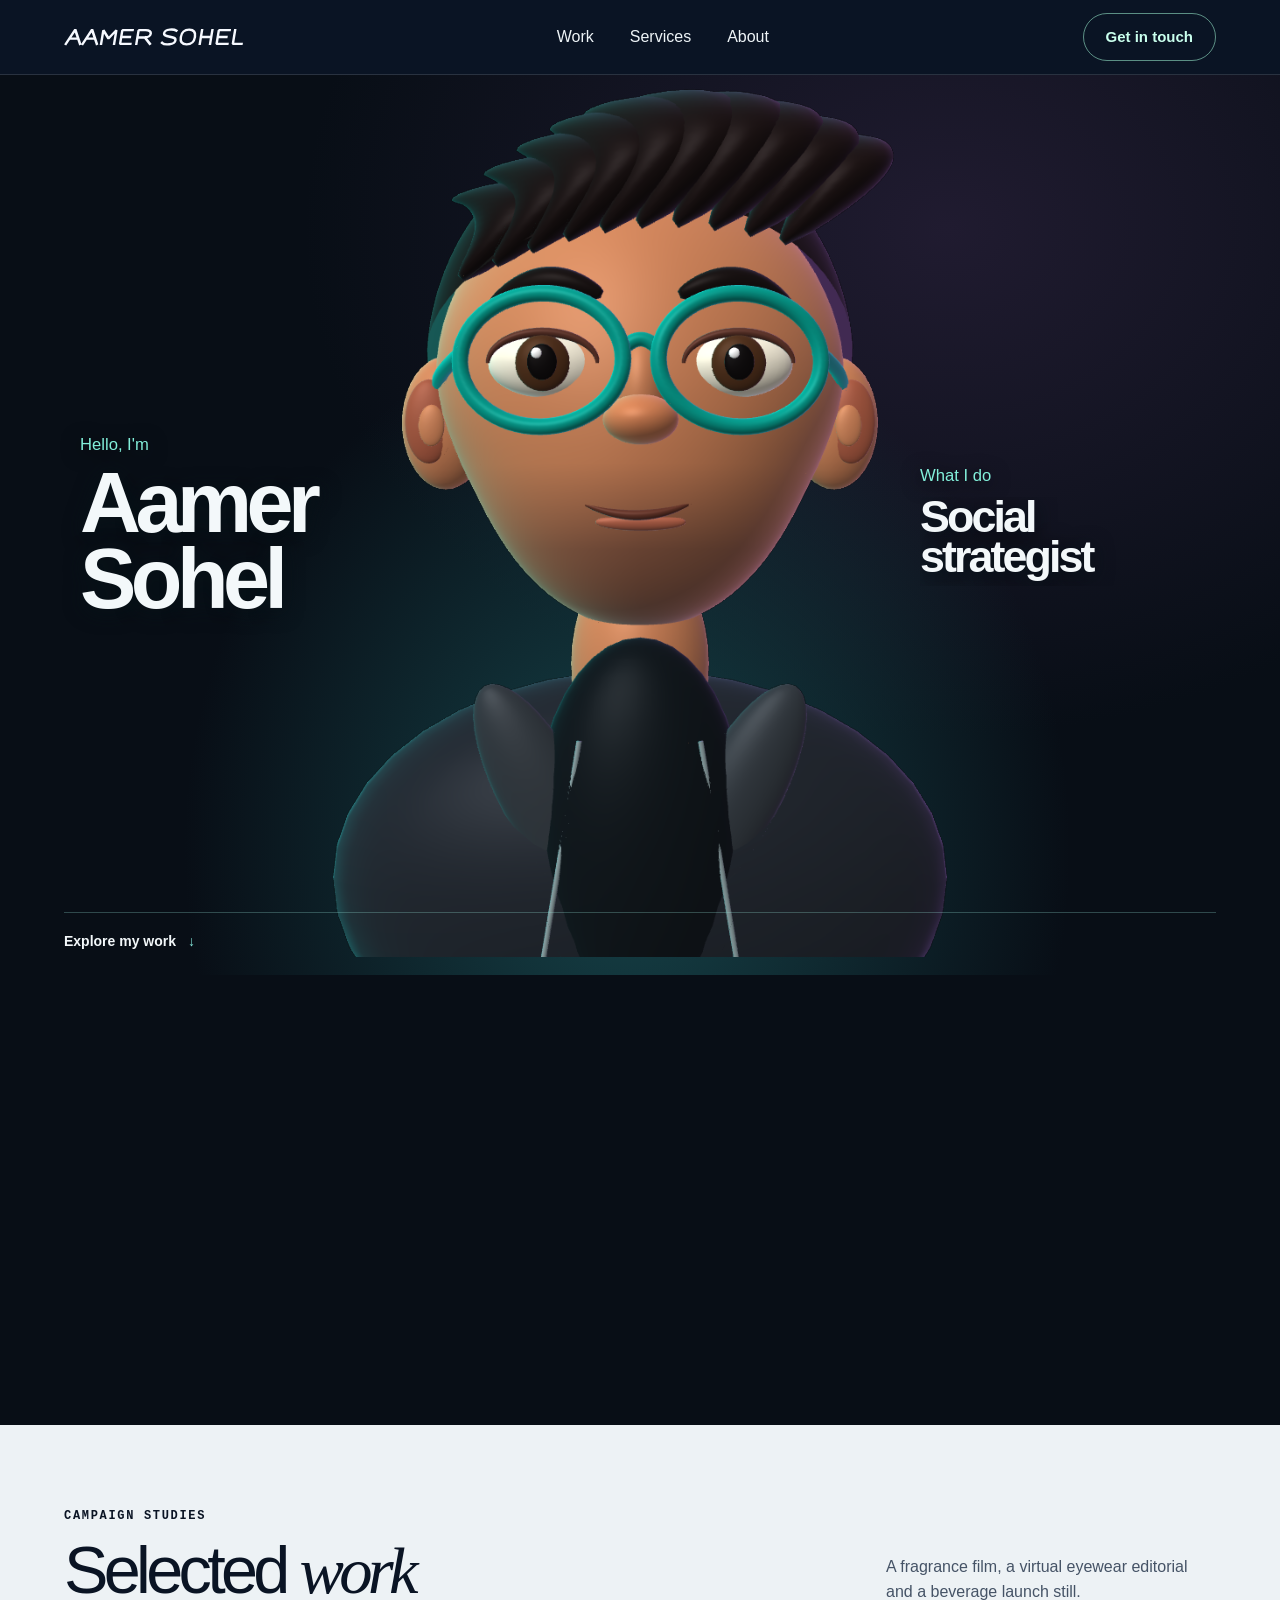
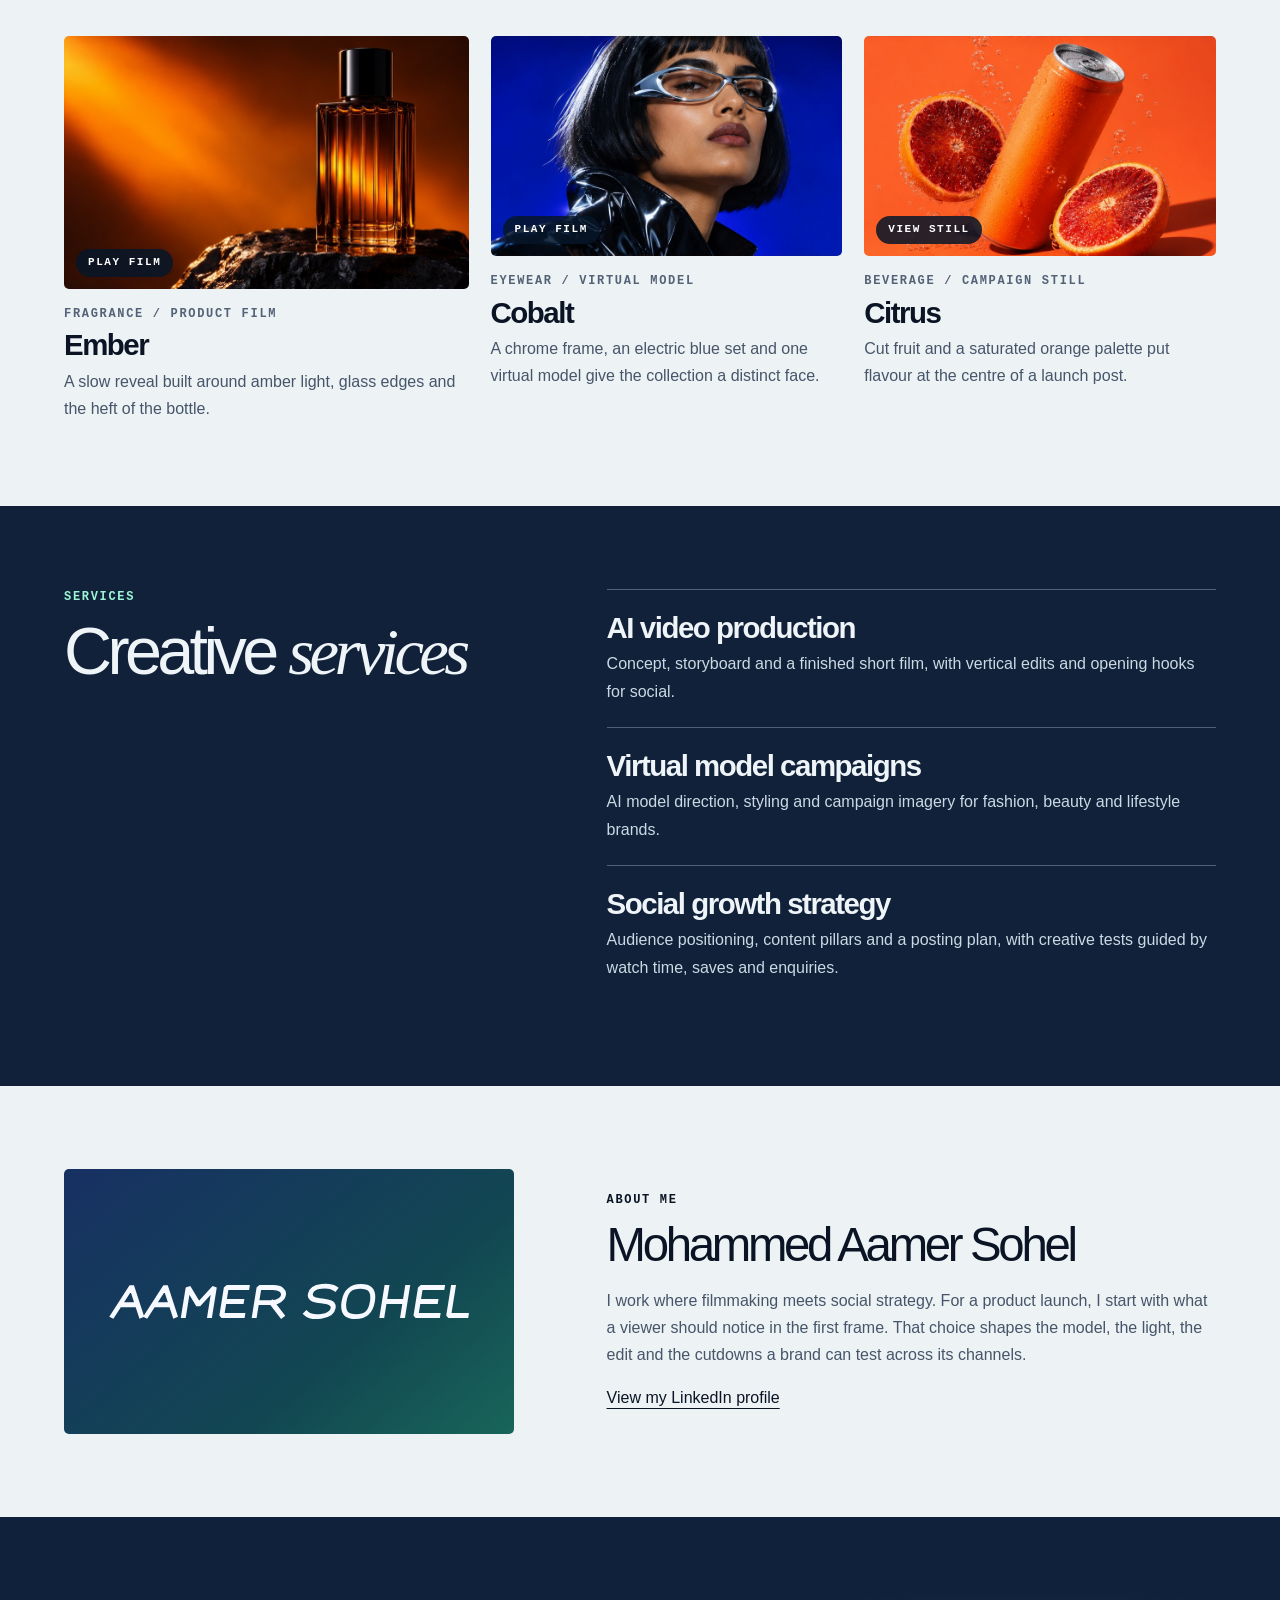
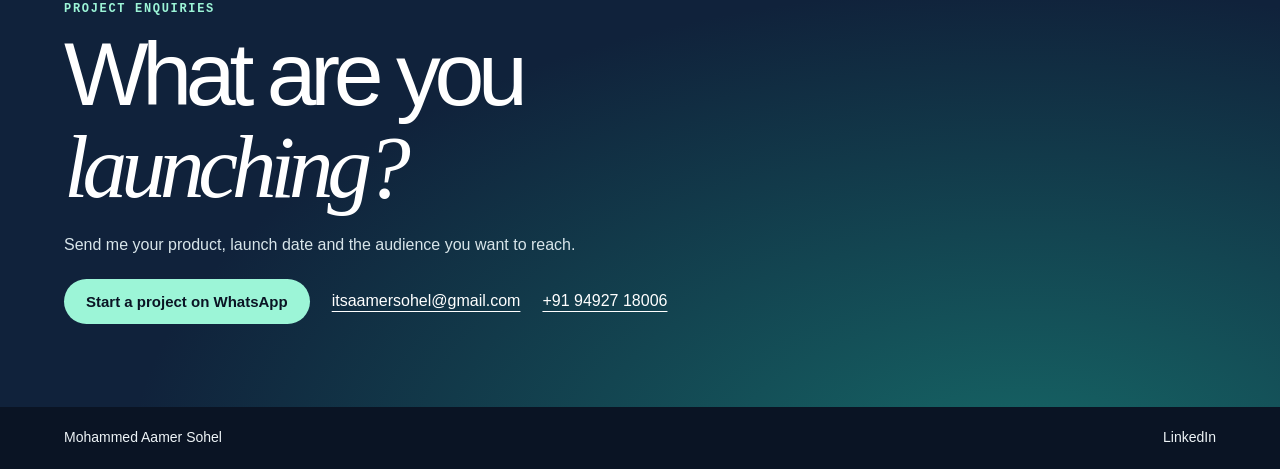
==== studio/index.html @ 28d8e72f "Build original articulated 3D filmmaker and scroll into the campaign reel" ====
<!doctype html>
<html lang="en"><head><meta charset="utf-8"><meta name="viewport" content="width=device-width, initial-scale=1"><meta name="theme-color" content="#0b1323"><title>Mohammed Aamer Sohel - AI Films & Social Strategy</title><meta name="description" content="AI campaign films, virtual model editorials and social media strategy for brands. Explore concepts and work with Mohammed Aamer Sohel."><meta property="og:title" content="Aamer Sohel - AI Films & Social Strategy"><meta property="og:description" content="Explore AI fashion editorials, product films and social campaign concepts."><link rel="icon" href="assets/as-icon.svg"><link rel="stylesheet" href="style.css?v=6"></head>
<body><header><div class="shell nav"><a class="brand" href="#top" aria-label="Aamer Sohel home"><img src="assets/aamer-sohel.svg" alt="Aamer Sohel"></a><nav aria-label="Main navigation"><a href="#work">Work</a><a href="#services">Services</a><a href="#about">About</a></nav><a class="navcta" href="#contact">Get in touch</a></div></header>
<main id="top"><div class="opening"><section class="stage" aria-labelledby="stage-title">
  <div class="stage-light" aria-hidden="true"></div>
  <div class="character"><img src="assets/pose-center.png" alt="Original studio mascot in teal glasses and a film crew jacket" fetchpriority="high"><canvas aria-hidden="true"></canvas></div>
  <div class="stage-copy shell">
    <div class="stage-name"><span class="overline">Hello, I'm</span><h1 id="stage-title">Aamer<br>Sohel</h1></div>
    <div class="stage-role"><span class="overline">What I do</span><div class="role-window" aria-hidden="true"><span id="role-text">AI filmmaker</span></div><span class="sr-only">AI filmmaker, virtual model director and social strategist.</span></div>
  </div>
  <div class="opening-film" hidden><img src="assets/cobalt.jpg" alt=""><div><span>VIRTUAL MODEL EDITORIAL</span><strong>Cobalt</strong><button type="button" data-film="cobalt">Play concept film</button></div></div><div class="stage-foot shell"><a class="stage-work" href="#work">Explore my work <span aria-hidden="true">↓</span></a></div>
</section></div><section class="work shell" id="work"><div class="sectionhead"><div><div class="kicker"><i></i> CAMPAIGN STUDIES</div><h2>Selected <em>work</em></h2></div><p>A fragrance film, a virtual eyewear editorial and a beverage launch still.</p></div>
<div class="gallery">
<article><button class="thumb" data-film="ember" aria-label="Play Ember fragrance film"><img src="assets/ember.jpg" alt="Amber fragrance bottle lit against dark stone"><span class="pill">PLAY FILM</span></button><div class="meta">FRAGRANCE / PRODUCT FILM</div><h3>Ember</h3><p>A slow reveal built around amber light, glass edges and the heft of the bottle.</p></article>
<article><button class="thumb" data-film="cobalt" aria-label="Play Cobalt fashion film"><img src="assets/cobalt.jpg" alt="Virtual fashion model in sculptural chrome eyewear"><span class="pill">PLAY FILM</span></button><div class="meta">EYEWEAR / VIRTUAL MODEL</div><h3>Cobalt</h3><p>A chrome frame, an electric blue set and one virtual model give the collection a distinct face.</p></article>
<article><button class="thumb" data-film="citrus" aria-label="View Citrus campaign still"><img src="assets/citrus.jpg" alt="Tangerine beverage can with fresh blood orange slices"><span class="pill">VIEW STILL</span></button><div class="meta">BEVERAGE / CAMPAIGN STILL</div><h3>Citrus</h3><p>Cut fruit and a saturated orange palette put flavour at the centre of a launch post.</p></article></div></section>
<section class="services" id="services"><div class="shell services-grid"><div><div class="kicker"><i></i> SERVICES</div><h2>Creative <em>services</em></h2></div><div class="rows"><div><h3>AI video production</h3><p>Concept, storyboard and a finished short film, with vertical edits and opening hooks for social.</p></div><div><h3>Virtual model campaigns</h3><p>AI model direction, styling and campaign imagery for fashion, beauty and lifestyle brands.</p></div><div><h3>Social growth strategy</h3><p>Audience positioning, content pillars and a posting plan, with creative tests guided by watch time, saves and enquiries.</p></div></div></div></section>
<section class="shell about" id="about"><div class="signature"><img src="assets/aamer-sohel.svg" alt="Aamer Sohel wordmark"></div><div><div class="kicker"><i></i> ABOUT ME</div><h2>Mohammed Aamer Sohel</h2><p>I work where filmmaking meets social strategy. For a product launch, I start with what a viewer should notice in the first frame. That choice shapes the model, the light, the edit and the cutdowns a brand can test across its channels.</p><a class="inline" href="https://www.linkedin.com/in/mohammedaamersohel/" target="_blank" rel="noopener">View my LinkedIn profile</a></div></section>
<section class="contact" id="contact"><div class="shell"><div class="kicker"><i></i> PROJECT ENQUIRIES</div><h2>What are you<br><em>launching?</em></h2><p>Send me your product, launch date and the audience you want to reach.</p><div class="contacts"><a class="darkbutton" href="https://wa.me/919492718006?text=Hi%20Aamer%2C%20I%27d%20like%20to%20discuss%20a%20brand%20project." target="_blank" rel="noopener">Start a project on WhatsApp</a><a class="call" href="mailto:itsaamersohel@gmail.com">itsaamersohel@gmail.com</a><a class="call" href="tel:+919492718006">+91 94927 18006</a></div></div></section>
</main><footer class="shell"><span>Mohammed Aamer Sohel</span><a href="https://www.linkedin.com/in/mohammedaamersohel/" target="_blank" rel="noopener">LinkedIn</a></footer>
<dialog id="viewer" aria-labelledby="dialog-title"><div class="dialogbar"><span id="dialog-title"></span><button id="close" aria-label="Close preview">&times;</button></div><div id="media"></div></dialog><script src="character.js?v=6"></script><script src="app.js?v=6"></script></body></html>
---- studio/style.css ----
*{box-sizing:border-box}html{scroll-behavior:smooth}body{--ink:#0a1424;--pearl:#eef4f7;--mint:#9cf5d7;margin:0;background:var(--ink);color:var(--pearl);font:16px/1.55 'Segoe UI',Arial,sans-serif}a{color:inherit;text-decoration:none}button{font:inherit;cursor:pointer}button,a{-webkit-tap-highlight-color:transparent}button:focus-visible,a:focus-visible{outline:3px solid #58d9ff;outline-offset:4px}.shell{width:min(1380px,90%);margin:auto}header{background:#0a1424;border-bottom:1px solid #ffffff20}.nav,nav,.contacts,.sectionhead,footer,.dialogbar,.choices,.reel-strip{display:flex;align-items:center}.nav{height:74px;justify-content:space-between}.brand{display:flex}.brand img{width:clamp(150px,14vw,210px)}nav{gap:36px}nav a:hover,.inline:hover,footer a:hover{color:#42bea2}.navcta,.primary,.darkbutton{border-radius:100px;padding:11px 22px;display:inline-flex;align-items:center;justify-content:center;gap:11px;font-weight:600;font-size:15px}.navcta{border:1px solid #9ff4d48c;color:#c9ffed}.navcta:hover{background:#203647}.hero{position:relative;isolation:isolate;overflow:hidden;background:#0b1636}.backdrops,.shot,.hero:after{position:absolute;inset:0;z-index:-1}.shot{opacity:0;transition:opacity .65s,transform 1.4s;transform:scale(1.035);background-position:70% 35%;background-size:cover}.shot.active{opacity:1;transform:scale(1)}[data-scene=cobalt]{background-image:url(assets/cobalt.jpg)}[data-scene=ember]{background-image:url(assets/ember.jpg)}[data-scene=citrus]{background-image:url(assets/citrus.jpg)}.hero:after{content:"";background:linear-gradient(90deg,#071226fa 0%,#0b1732dc 26%,#0c173c35 56%,transparent 76%),linear-gradient(0deg,#06112cf5 0%,transparent 37%)}.hero-content{min-height:clamp(530px,46vw,690px);display:flex;flex-direction:column;justify-content:space-between;padding-block:clamp(45px,5.2vw,85px) 24px}.kicker,.meta,.reel-label,.pill{font:650 12px/1.4 Consolas,'Courier New',monospace;letter-spacing:.14em}.intro .kicker,.reel-label{color:var(--mint)}h1,h2,h3,p{margin:0}.intro{animation:enter .75s ease-out both}.intro h1{font:600 clamp(80px,8.5vw,150px)/.78 'Segoe UI',Arial,sans-serif;letter-spacing:-.082em;margin:26px 0}.intro h1 em{font-family:Georgia,serif;font-weight:400;letter-spacing:-.085em}.intro p{max-width:335px;color:#eff5fb;font-size:18px;text-wrap:pretty}.primary{margin:22px 0;background:var(--mint);border:0;color:var(--ink)}.primary:hover,.darkbutton:hover{background:white}.triangle{width:0;height:0;border-top:5px solid transparent;border-bottom:5px solid transparent;border-left:8px solid currentColor}.still .triangle{width:11px;height:9px;border:1px solid}.reel-strip{border-top:1px solid #ffffff52;justify-content:space-between;gap:20px;padding-top:15px}.reel-label{color:#e1e9f4}.choices{gap:9px}.choices button{display:flex;align-items:center;gap:10px;border:1px solid #ffffff40;background:#0b183bbb;color:#fff;padding:5px 12px 5px 5px;border-radius:4px}.choices img{width:52px;height:32px;object-fit:cover;border-radius:2px}.choices button[aria-pressed=true]{border-color:var(--mint);color:var(--mint)}.work,.about,.services,.contact{padding-block:clamp(58px,6.5vw,105px)}body:has(.work){background:#edf2f5;color:var(--ink)}header,.hero,footer,dialog{color:var(--pearl)}.sectionhead{justify-content:space-between;align-items:end;gap:28px;margin-bottom:31px}.sectionhead p{max-width:330px;color:#455366}.work h2,.services h2,.contact h2,.about h2{font-size:clamp(45px,5.2vw,88px);font-weight:540;line-height:1.02;letter-spacing:-.07em;margin-top:12px}h2 em{font-family:Georgia,serif;font-weight:400}.gallery{display:grid;grid-template-columns:1.15fr 1fr 1fr;gap:22px}.thumb{position:relative;display:block;width:100%;padding:0;border:0;overflow:hidden;background:#14253b;border-radius:5px}.thumb img{display:block;width:100%;aspect-ratio:1.6;object-fit:cover;transition:transform .55s}.thumb:hover img{transform:scale(1.055)}.pill{position:absolute;bottom:12px;left:12px;border-radius:30px;background:#071629d9;color:white;padding:6px 12px;font-size:11px}.meta{color:#536276;margin-top:17px}.gallery h3,.rows h3{font-size:clamp(25px,2.3vw,34px);font-weight:560;letter-spacing:-.05em}.gallery p,.rows p,.about p{color:#465569;line-height:1.7}.services{background:#102139;color:var(--pearl)}.services .kicker,.contact .kicker{color:var(--mint)}.services-grid,.about{display:grid;grid-template-columns:.85fr 1.15fr;gap:8%;align-items:start}.rows>div{padding:15px 0 22px;border-top:1px solid #506078}.rows p{color:#ccd9e4}.about{align-items:center}.signature{display:grid;place-items:center;aspect-ratio:1.7;background:linear-gradient(140deg,#173063,#124752 65%,#186559);border-radius:5px}.signature img{width:80%}.about h2{font-size:clamp(34px,3.7vw,61px);margin-bottom:17px}.inline,.call{display:inline-block;text-decoration:underline;text-underline-offset:5px}.inline{margin-top:18px}.contact{color:#fff;background:radial-gradient(ellipse at 80% 115%,#166867,transparent 62%),#10223b}.contact h2{font-size:clamp(59px,7vw,110px)}.contact p{margin:21px 0;color:#d8e5ea}.contacts{flex-wrap:wrap;gap:22px}.darkbutton{color:var(--ink);background:var(--mint)}footer.shell{width:100%;background:var(--ink);padding:20px 5%;justify-content:space-between;font-size:14px}dialog{width:min(880px,94vw);background:var(--ink);padding:0;border:1px solid #587080;border-radius:7px}dialog::backdrop{background:#040b17e6}.dialogbar{justify-content:space-between;padding:8px 15px}.dialogbar button{border:0;background:transparent;color:white;font-size:24px}#media img,#media video{width:100%;max-height:74vh;object-fit:contain;display:block}@keyframes enter{from{transform:translateY(15px);opacity:0}to{transform:translateY(0);opacity:1}}@media(max-width:850px){.hero-content{min-height:525px}.gallery{gap:12px}.sectionhead{align-items:start;flex-direction:column;gap:12px}.sectionhead p{max-width:none}.shot{background-position:60% center}}@media(max-width:660px){.shell{width:89%}.nav{height:64px}.nav nav{display:none}.navcta{padding:8px 16px}.hero-content{min-height:560px;padding-top:55px}.shot{background-position:62% center}.hero:after{background:linear-gradient(90deg,#0b1739ba,transparent 95%),linear-gradient(0deg,#07132bf7 0%,#09163283 50%,transparent 90%)}.intro p{font-size:16px;max-width:265px}.intro h1{font-size:85px}.intro .kicker{font-size:10px}.reel-strip{align-items:start;gap:9px;flex-direction:column}.choices{width:100%}.choices button{flex:1;gap:5px;padding:4px;font-size:13px}.choices img{width:32px;height:26px}.gallery,.services-grid,.about{grid-template-columns:1fr;gap:30px}.gallery{gap:38px}.thumb img{aspect-ratio:1.9}.signature{aspect-ratio:2.5}.contact .contacts{align-items:flex-start;flex-direction:column}.sectionhead{margin-bottom:22px}}@media(prefers-reduced-motion:reduce){*,*::before,*::after{animation:none!important;transition:none!important;scroll-behavior:auto!important}}
.stage{position:relative;isolation:isolate;overflow:hidden;background:#080e16;color:#f3f8fa;height:clamp(550px,73vh,790px);min-height:550px}
.stage-light{position:absolute;inset:0;z-index:-2;background:radial-gradient(ellipse at 47% 86%,#19565c 0,transparent 42%),radial-gradient(ellipse at 75% 12%,#241b39 0,transparent 47%)}
.character{position:absolute;z-index:-1;inset:0;display:flex;justify-content:center;align-items:flex-end;perspective:850px;pointer-events:none}
.character :is(img,canvas){height:98%;width:min(54%,680px);object-fit:cover;object-position:50% 29%;transform:translate3d(var(--mx,0px),var(--my,0px),0) rotateY(var(--tilt,0deg));transition:transform .45s ease-out;mask-image:linear-gradient(90deg,transparent,#000 16%,#000 83%,transparent),linear-gradient(0deg,transparent,#000 15%,#000 87%,transparent);mask-composite:intersect}
.stage-copy{height:100%;display:grid;grid-template-columns:1fr 1fr;align-items:center;pointer-events:none}
.stage-name,.stage-role{animation:stage-in .85s both;text-shadow:0 3px 20px #071318}
.stage-name{padding-left:2%}.stage-role{justify-self:end;width:46%;min-width:230px}.overline{display:block;color:#82efda;font:500 clamp(15px,1.3vw,22px)/1.4 'Segoe UI',Arial,sans-serif;margin-bottom:10px}
.stage h1,.role-window{font-weight:550;line-height:.89;letter-spacing:-.065em}.stage h1{font-size:clamp(65px,6.8vw,116px)}.role-window{font-size:clamp(38px,3.9vw,66px);min-height:2em}.role-window span{display:block;text-wrap:balance}.role-window .swap{animation:stage-in .48s both}
.stage-foot{position:absolute;bottom:0;left:0;right:0;display:flex;justify-content:space-between;align-items:center;border-top:1px solid #9be8df45;padding:18px 0 22px;font-size:14px}.stage-work{display:flex;align-items:center;gap:12px;font-weight:600}.stage-work span{color:#84e8da}.stage-foot button{color:#ccdae1;background:#08151fd9;border:1px solid #51747d;border-radius:30px;padding:5px 13px;font-size:13px}
.sr-only{position:absolute;width:1px;height:1px;overflow:hidden;clip-path:inset(50%)}.work .gallery article.reveal{animation:stage-in .65s both}.work .gallery article:nth-child(2){animation-delay:.08s}.work .gallery article:nth-child(3){animation-delay:.16s}
@keyframes stage-in{from{opacity:0;transform:translateY(16px)}to{opacity:1;transform:translateY(0)}}
@media(max-width:820px){.stage-role{width:60%;min-width:155px}.character :is(img,canvas){width:64%}.stage-name{padding:0}.stage h1{font-size:66px}.role-window{font-size:40px}}
@media(max-width:600px){.stage{height:clamp(570px,82svh,750px);min-height:570px}.character{bottom:98px;top:0}.character :is(img,canvas){width:100%;height:100%;object-position:center 25%;mask-image:linear-gradient(0deg,transparent,#000 23%,#000 95%,transparent)}.stage-copy{position:absolute;bottom:63px;left:0;right:0;height:auto;align-items:end;gap:12px}.stage-name,.stage-role{text-shadow:0 1px 10px #060c14}.stage-role{width:100%;min-width:0;padding-bottom:2px;text-align:right}.stage h1{font-size:clamp(47px,13vw,69px)}.overline{font-size:14px;margin-bottom:5px}.role-window{font-size:clamp(26px,7vw,37px);line-height:1;min-height:2em}.stage-foot{padding:10px 0}.stage-role .role-window span{margin-left:auto;max-width:190px}}
@media(prefers-reduced-motion:reduce){.character :is(img,canvas){transform:none}.stage-name,.stage-role,.role-window span,.work .gallery article{animation:none!important}}@keyframes character-breathe{0%,100%{transform:translateY(0) rotate(-.35deg)}50%{transform:translateY(-5px) rotate(.35deg)}}
.character{animation:character-breathe 5.5s ease-in-out infinite;transform-origin:center 85%}
.stage.motion-paused .character{animation-play-state:paused}
@media(prefers-reduced-motion:reduce){.character{animation:none}}
.character{animation:none}
.character canvas{display:none}
.character.ready canvas{display:block}
.character.ready img{position:absolute;opacity:0;pointer-events:none}
.role-window{overflow:hidden}
.role-window .swap{animation:role-roll .52s cubic-bezier(.22,.7,.2,1) both}
@keyframes role-roll{from{transform:translateY(.85em);opacity:0;color:#82efda}to{transform:translateY(0);opacity:1}}.character.ready.spatial canvas:not(.head-surface){display:none}
.stage-role{min-width:min(29vw,360px)}
@media(max-width:600px){.stage-role{min-width:0}}
.character :is(img,canvas){width:min(56%,700px);height:100%;object-fit:contain;mask-image:none;transform:none}
.stage-light{background:radial-gradient(ellipse at 49% 86%,#164349,transparent 48%),radial-gradient(ellipse at 74% 17%,#201b30,transparent 48%)}
.stage-copy{width:min(1120px,90%)}
.stage-name{padding-left:0}.stage h1{font-size:clamp(56px,6.6vw,100px)}
.stage-role{min-width:0;width:50%}.role-window{font-size:clamp(30px,3.5vw,55px)}
@media(max-width:600px){.character :is(img,canvas){width:100%;height:100%}.stage-role{width:100%}.role-window{font-size:clamp(24px,7vw,39px)}.stage h1{font-size:clamp(47px,13vw,69px)}}
.opening{position:relative;background:#080e16}
.opening-film{display:none}
@media(min-width:821px){
.opening{height:150svh;min-height:930px}
.opening .stage{position:sticky;top:0;height:100svh;min-height:560px}
.stage-copy{opacity:clamp(0,calc(1 - var(--reel-turn,0)*2.4),1)}
.character{translate:calc(var(--reel-turn,0)*-20vw) 0;scale:calc(1 - var(--reel-turn,0)*.13)}
.opening-film:not([hidden]){position:absolute;display:block;right:8%;top:50%;width:38%;transform:translateY(calc(-40% - var(--reel-turn,0)*10%));opacity:clamp(0,calc((var(--reel-turn,0) - .48)*2.7),1);border:1px solid #ffffff48;border-radius:6px;overflow:hidden;background:#0a1726}
.opening-film img{width:100%;aspect-ratio:2;object-fit:cover;display:block}
.opening-film>div{padding:18px 22px;display:grid;grid-template-columns:1fr auto;align-items:center}
.opening-film span{grid-column:1/-1;color:#9cf5d7;font:12px Consolas,monospace;letter-spacing:.12em}
.opening-film strong{font:italic 36px Georgia,serif}
.opening-film button{color:#c9ffed;border:1px solid #6ca99c;background:#132837;border-radius:30px;padding:9px 14px}
}
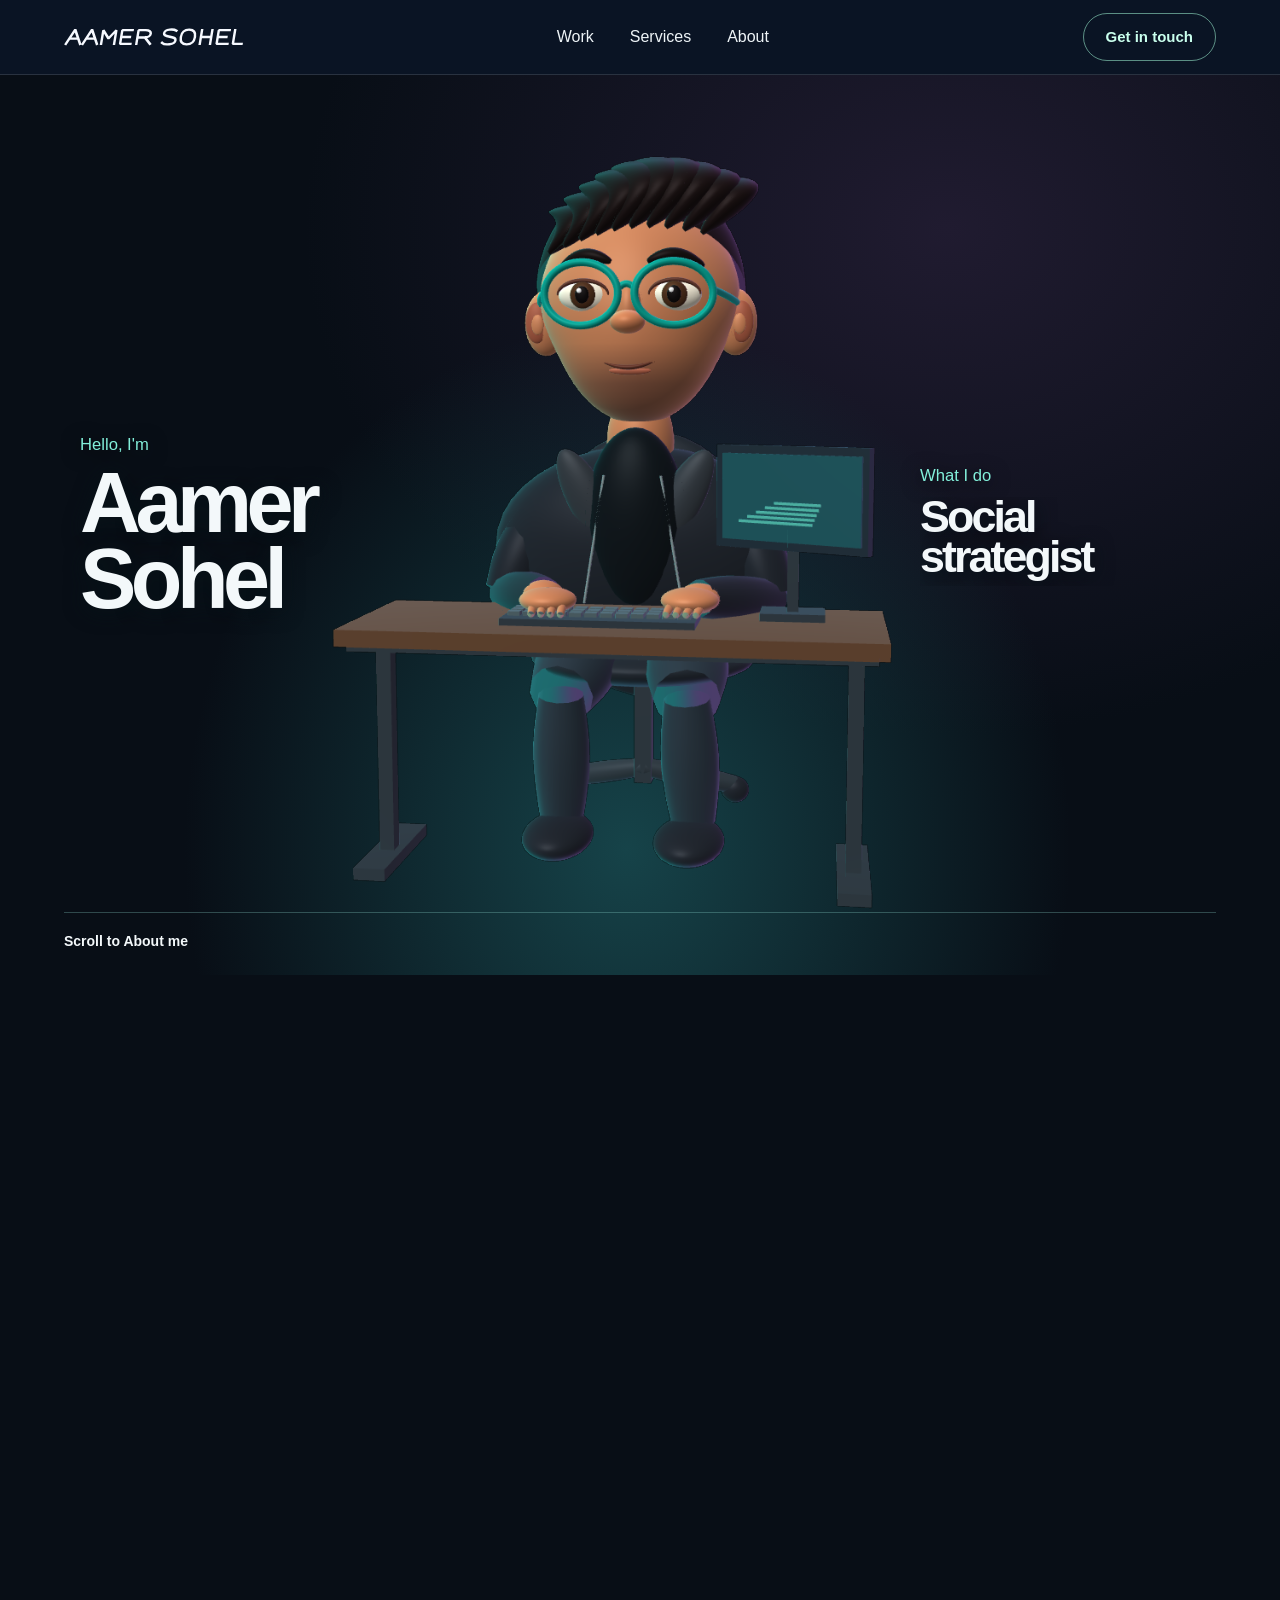
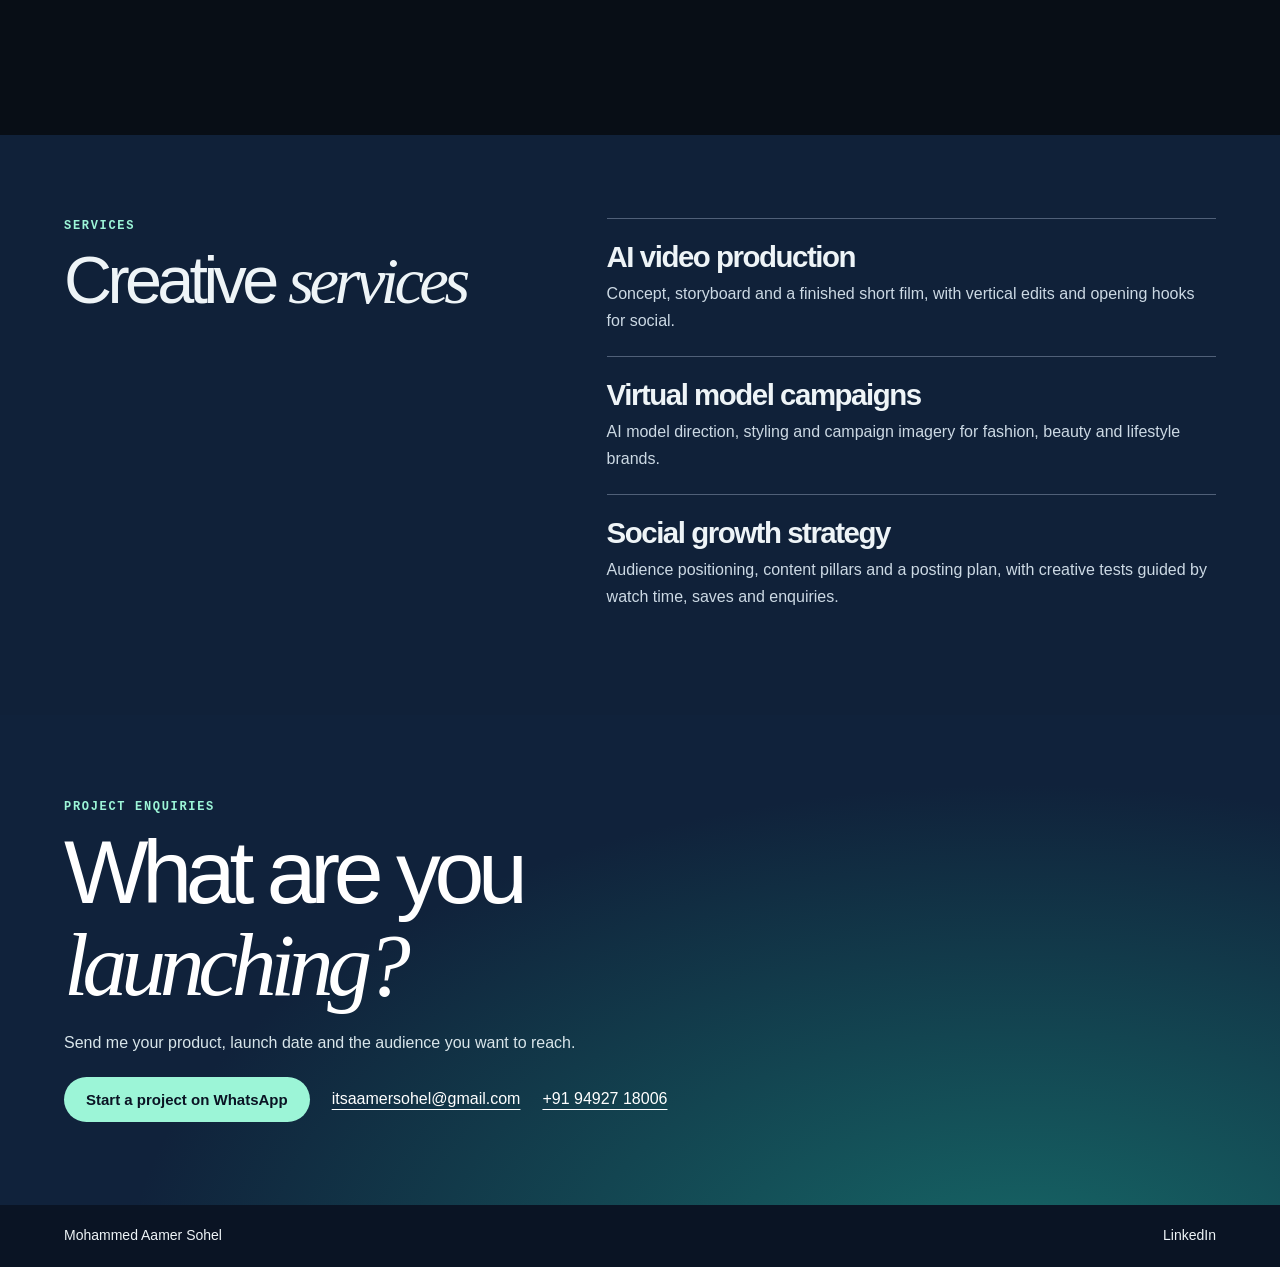
==== commit 8976884f: "Stage a seated editing desk across the intro, About and campaign chapters" ====
--- a/studio/index.html
+++ b/studio/index.html
@@ -1,21 +1,17 @@
-<!doctype html>
-<html lang="en"><head><meta charset="utf-8"><meta name="viewport" content="width=device-width, initial-scale=1"><meta name="theme-color" content="#0b1323"><title>Mohammed Aamer Sohel - AI Films & Social Strategy</title><meta name="description" content="AI campaign films, virtual model editorials and social media strategy for brands. Explore concepts and work with Mohammed Aamer Sohel."><meta property="og:title" content="Aamer Sohel - AI Films & Social Strategy"><meta property="og:description" content="Explore AI fashion editorials, product films and social campaign concepts."><link rel="icon" href="assets/as-icon.svg"><link rel="stylesheet" href="style.css?v=6"></head>
-<body><header><div class="shell nav"><a class="brand" href="#top" aria-label="Aamer Sohel home"><img src="assets/aamer-sohel.svg" alt="Aamer Sohel"></a><nav aria-label="Main navigation"><a href="#work">Work</a><a href="#services">Services</a><a href="#about">About</a></nav><a class="navcta" href="#contact">Get in touch</a></div></header>
-<main id="top"><div class="opening"><section class="stage" aria-labelledby="stage-title">
-  <div class="stage-light" aria-hidden="true"></div>
-  <div class="character"><img src="assets/pose-center.png" alt="Original studio mascot in teal glasses and a film crew jacket" fetchpriority="high"><canvas aria-hidden="true"></canvas></div>
-  <div class="stage-copy shell">
-    <div class="stage-name"><span class="overline">Hello, I'm</span><h1 id="stage-title">Aamer<br>Sohel</h1></div>
-    <div class="stage-role"><span class="overline">What I do</span><div class="role-window" aria-hidden="true"><span id="role-text">AI filmmaker</span></div><span class="sr-only">AI filmmaker, virtual model director and social strategist.</span></div>
-  </div>
-  <div class="opening-film" hidden><img src="assets/cobalt.jpg" alt=""><div><span>VIRTUAL MODEL EDITORIAL</span><strong>Cobalt</strong><button type="button" data-film="cobalt">Play concept film</button></div></div><div class="stage-foot shell"><a class="stage-work" href="#work">Explore my work <span aria-hidden="true">↓</span></a></div>
-</section></div><section class="work shell" id="work"><div class="sectionhead"><div><div class="kicker"><i></i> CAMPAIGN STUDIES</div><h2>Selected <em>work</em></h2></div><p>A fragrance film, a virtual eyewear editorial and a beverage launch still.</p></div>
-<div class="gallery">
-<article><button class="thumb" data-film="ember" aria-label="Play Ember fragrance film"><img src="assets/ember.jpg" alt="Amber fragrance bottle lit against dark stone"><span class="pill">PLAY FILM</span></button><div class="meta">FRAGRANCE / PRODUCT FILM</div><h3>Ember</h3><p>A slow reveal built around amber light, glass edges and the heft of the bottle.</p></article>
-<article><button class="thumb" data-film="cobalt" aria-label="Play Cobalt fashion film"><img src="assets/cobalt.jpg" alt="Virtual fashion model in sculptural chrome eyewear"><span class="pill">PLAY FILM</span></button><div class="meta">EYEWEAR / VIRTUAL MODEL</div><h3>Cobalt</h3><p>A chrome frame, an electric blue set and one virtual model give the collection a distinct face.</p></article>
-<article><button class="thumb" data-film="citrus" aria-label="View Citrus campaign still"><img src="assets/citrus.jpg" alt="Tangerine beverage can with fresh blood orange slices"><span class="pill">VIEW STILL</span></button><div class="meta">BEVERAGE / CAMPAIGN STILL</div><h3>Citrus</h3><p>Cut fruit and a saturated orange palette put flavour at the centre of a launch post.</p></article></div></section>
-<section class="services" id="services"><div class="shell services-grid"><div><div class="kicker"><i></i> SERVICES</div><h2>Creative <em>services</em></h2></div><div class="rows"><div><h3>AI video production</h3><p>Concept, storyboard and a finished short film, with vertical edits and opening hooks for social.</p></div><div><h3>Virtual model campaigns</h3><p>AI model direction, styling and campaign imagery for fashion, beauty and lifestyle brands.</p></div><div><h3>Social growth strategy</h3><p>Audience positioning, content pillars and a posting plan, with creative tests guided by watch time, saves and enquiries.</p></div></div></div></section>
-<section class="shell about" id="about"><div class="signature"><img src="assets/aamer-sohel.svg" alt="Aamer Sohel wordmark"></div><div><div class="kicker"><i></i> ABOUT ME</div><h2>Mohammed Aamer Sohel</h2><p>I work where filmmaking meets social strategy. For a product launch, I start with what a viewer should notice in the first frame. That choice shapes the model, the light, the edit and the cutdowns a brand can test across its channels.</p><a class="inline" href="https://www.linkedin.com/in/mohammedaamersohel/" target="_blank" rel="noopener">View my LinkedIn profile</a></div></section>
-<section class="contact" id="contact"><div class="shell"><div class="kicker"><i></i> PROJECT ENQUIRIES</div><h2>What are you<br><em>launching?</em></h2><p>Send me your product, launch date and the audience you want to reach.</p><div class="contacts"><a class="darkbutton" href="https://wa.me/919492718006?text=Hi%20Aamer%2C%20I%27d%20like%20to%20discuss%20a%20brand%20project." target="_blank" rel="noopener">Start a project on WhatsApp</a><a class="call" href="mailto:itsaamersohel@gmail.com">itsaamersohel@gmail.com</a><a class="call" href="tel:+919492718006">+91 94927 18006</a></div></div></section>
-</main><footer class="shell"><span>Mohammed Aamer Sohel</span><a href="https://www.linkedin.com/in/mohammedaamersohel/" target="_blank" rel="noopener">LinkedIn</a></footer>
-<dialog id="viewer" aria-labelledby="dialog-title"><div class="dialogbar"><span id="dialog-title"></span><button id="close" aria-label="Close preview">&times;</button></div><div id="media"></div></dialog><script src="character.js?v=6"></script><script src="app.js?v=6"></script></body></html>
+<!doctype html>
+<html lang="en"><head><meta charset="utf-8"><meta name="viewport" content="width=device-width, initial-scale=1"><meta name="theme-color" content="#0b1323"><title>Mohammed Aamer Sohel - AI Films & Social Strategy</title><meta name="description" content="AI campaign films, virtual model editorials and social media strategy for brands. Explore concepts and work with Mohammed Aamer Sohel."><meta property="og:title" content="Aamer Sohel - AI Films & Social Strategy"><meta property="og:description" content="Explore AI fashion editorials, product films and social campaign concepts."><link rel="icon" href="assets/as-icon.svg"><link rel="stylesheet" href="style.css?v=7"></head>
+<body><header><div class="shell nav"><a class="brand" href="#top" aria-label="Aamer Sohel home"><img src="assets/aamer-sohel.svg" alt="Aamer Sohel"></a><nav aria-label="Main navigation"><a href="#work">Work</a><a href="#services">Services</a><a href="#about">About</a></nav><a class="navcta" href="#contact">Get in touch</a></div></header>
+<main id="top"><div class="opening"><span class="scene-anchor" id="about"></span><span class="scene-anchor" id="work"></span><span class="scene-anchor" id="cobalt"></span><span class="scene-anchor" id="citrus"></span><section class="stage" aria-labelledby="stage-title">
+  <div class="stage-light" aria-hidden="true"></div>
+  <div class="character"><img src="assets/pose-center.png" alt="Aamer at his editing desk wearing teal glasses" fetchpriority="high"><canvas aria-hidden="true"></canvas></div>
+  <div class="stage-copy shell">
+    <div class="stage-name"><span class="overline">Hello, I'm</span><h1 id="stage-title">Aamer<br>Sohel</h1></div>
+    <div class="stage-role"><span class="overline">What I do</span><div class="role-window" aria-hidden="true"><span id="role-text">AI filmmaker</span></div><span class="sr-only">AI filmmaker, virtual model director and social strategist.</span></div>
+  </div>
+  <section class="scene-about scene-panel" aria-labelledby="about-title" inert><div class="kicker">ABOUT ME</div><h2 id="about-title">Mohammed<br><em>Aamer Sohel</em></h2><p>I work where filmmaking meets social strategy. For a product launch, I start with what a viewer should notice in the first frame. That choice shapes the model, the light, the edit and the cutdowns a brand can test across its channels.</p><a class="inline" href="https://www.linkedin.com/in/mohammedaamersohel/" target="_blank" rel="noopener">View my LinkedIn profile</a></section><section class="scene-work scene-panel" aria-labelledby="work-title" inert><div class="kicker">CAMPAIGN CONCEPTS</div><h2 id="work-title">Selected <em>work</em></h2><div class="screening"><article><button class="thumb" data-film="ember" aria-label="Play Ember fragrance film"><img src="assets/ember.jpg" alt="Amber fragrance bottle lit against dark stone"><span class="pill">PLAY FILM</span></button><div class="meta">FRAGRANCE / PRODUCT FILM</div><h3>Ember</h3><p>A slow reveal built around amber light, glass edges and the heft of the bottle.</p></article><article><button class="thumb" data-film="cobalt" aria-label="Play Cobalt fashion film"><img src="assets/cobalt.jpg" alt="Virtual fashion model in sculptural chrome eyewear"><span class="pill">PLAY FILM</span></button><div class="meta">EYEWEAR / VIRTUAL MODEL</div><h3>Cobalt</h3><p>A chrome frame, an electric blue set and one virtual model give the collection a distinct face.</p></article><article><button class="thumb" data-film="citrus" aria-label="View Citrus campaign still"><img src="assets/citrus.jpg" alt="Tangerine beverage can with fresh blood orange slices"><span class="pill">VIEW STILL</span></button><div class="meta">BEVERAGE / CAMPAIGN STILL</div><h3>Citrus</h3><p>Cut fruit and a saturated orange palette put flavour at the centre of a launch post.</p></article></div><nav class="film-links" aria-label="Choose a campaign"><a href="#work">Ember</a><a href="#cobalt">Cobalt</a><a href="#citrus">Citrus</a></nav></section><div class="stage-foot shell"><a class="stage-work" href="#about">About me <span aria-hidden="true">↓</span></a></div>
+</section></div>
+<section class="services" id="services"><div class="shell services-grid"><div><div class="kicker"><i></i> SERVICES</div><h2>Creative <em>services</em></h2></div><div class="rows"><div><h3>AI video production</h3><p>Concept, storyboard and a finished short film, with vertical edits and opening hooks for social.</p></div><div><h3>Virtual model campaigns</h3><p>AI model direction, styling and campaign imagery for fashion, beauty and lifestyle brands.</p></div><div><h3>Social growth strategy</h3><p>Audience positioning, content pillars and a posting plan, with creative tests guided by watch time, saves and enquiries.</p></div></div></div></section>
+
+<section class="contact" id="contact"><div class="shell"><div class="kicker"><i></i> PROJECT ENQUIRIES</div><h2>What are you<br><em>launching?</em></h2><p>Send me your product, launch date and the audience you want to reach.</p><div class="contacts"><a class="darkbutton" href="https://wa.me/919492718006?text=Hi%20Aamer%2C%20I%27d%20like%20to%20discuss%20a%20brand%20project." target="_blank" rel="noopener">Start a project on WhatsApp</a><a class="call" href="mailto:itsaamersohel@gmail.com">itsaamersohel@gmail.com</a><a class="call" href="tel:+919492718006">+91 94927 18006</a></div></div></section>
+</main><footer class="shell"><span>Mohammed Aamer Sohel</span><a href="https://www.linkedin.com/in/mohammedaamersohel/" target="_blank" rel="noopener">LinkedIn</a></footer>
+<dialog id="viewer" aria-labelledby="dialog-title"><div class="dialogbar"><span id="dialog-title"></span><button id="close" aria-label="Close preview">&times;</button></div><div id="media"></div></dialog><script src="character.js?v=7"></script><script src="app.js?v=7"></script></body></html>
--- a/studio/style.css
+++ b/studio/style.css
@@ -45,3 +45,30 @@
 .opening-film strong{font:italic 36px Georgia,serif}
 .opening-film button{color:#c9ffed;border:1px solid #6ca99c;background:#132837;border-radius:30px;padding:9px 14px}
 }
+.opening{height:540svh;min-height:0;position:relative;background:#080e16}
+.opening .stage{position:sticky;top:0;height:100svh;min-height:0}
+.scene-anchor{position:absolute;left:0;width:1px;height:1px}
+.scene-anchor#about{top:calc(22% - 22svh)}.scene-anchor#work{top:calc(50% - 50svh)}.scene-anchor#cobalt{top:calc(70% - 70svh)}.scene-anchor#citrus{top:calc(89% - 89svh)}
+.stage .character{inset:0;align-items:center;translate:calc(var(--turn,0)*-23vw) 0;scale:1}
+.stage .character :is(canvas,img){width:min(70vw,91svh);height:min(70vw,91svh);object-fit:contain}
+.stage .stage-copy{opacity:var(--intro-opacity,1)}
+.scene-panel{position:absolute;top:48%;right:6%;width:min(41%,590px);transform:translateY(-50%);z-index:2}
+.scene-panel[inert]{pointer-events:none;visibility:hidden}
+.scene-about{opacity:var(--about-opacity,0)}.scene-work{opacity:var(--work-opacity,0)}
+.scene-panel h2{font:500 clamp(36px,4.4vw,76px)/1 'Segoe UI',Arial,sans-serif;letter-spacing:-.065em;margin:10px 0 18px}
+.scene-panel h2 em{font-family:Georgia,serif;font-weight:400}
+.scene-panel .kicker,.scene-panel .meta{color:#9cf5d7}.scene-panel p{color:#d3e2e1;font-size:clamp(15px,1.25vw,20px);line-height:1.58}
+.scene-panel .thumb img{aspect-ratio:2.35;object-fit:cover;max-height:26svh}
+.screening article[hidden]{display:none}.screening .meta{margin-top:12px}.screening h3{font-size:clamp(22px,2.3vw,32px);letter-spacing:-.055em}
+.film-links{gap:18px;margin-top:14px;display:flex}.film-links a{font-size:14px;color:#c4d6d9;border-bottom:2px solid transparent}.film-links [aria-current=true]{color:#9cf5d7;border-color:currentColor}
+.stage-foot{z-index:3;pointer-events:none}.stage-work{pointer-events:auto}
+@media(max-width:700px){
+.opening{height:520svh}.stage .character{inset:1% 0 auto;height:62%;translate:calc(-16vw*var(--turn,0)) calc(-10svh*var(--turn,0))}
+.stage .character :is(canvas,img){width:min(95vw,60svh);height:min(95vw,60svh)}
+.stage .stage-copy{position:absolute;top:auto;bottom:12%;height:auto;align-items:center}
+.scene-panel{top:auto;bottom:10%;left:7%;width:86%;transform:none}
+.scene-panel h2{font-size:clamp(31px,7.2vw,44px);margin:5px 0 10px}
+.scene-panel .thumb img{aspect-ratio:3.1;max-height:17svh}.scene-panel p{font-size:15px}.scene-panel .meta{font-size:10px;margin-top:7px}
+.scene-work h3{font-size:22px}.film-links{margin-top:6px}.scene-work .screening p{font-size:14px;line-height:1.4}
+}
+@media(max-height:530px) and (min-width:701px){.scene-work .screening p{display:none}.scene-panel h2{font-size:30px;margin:4px 0}.scene-work .meta{margin-top:4px}.stage-foot{padding-block:4px}}
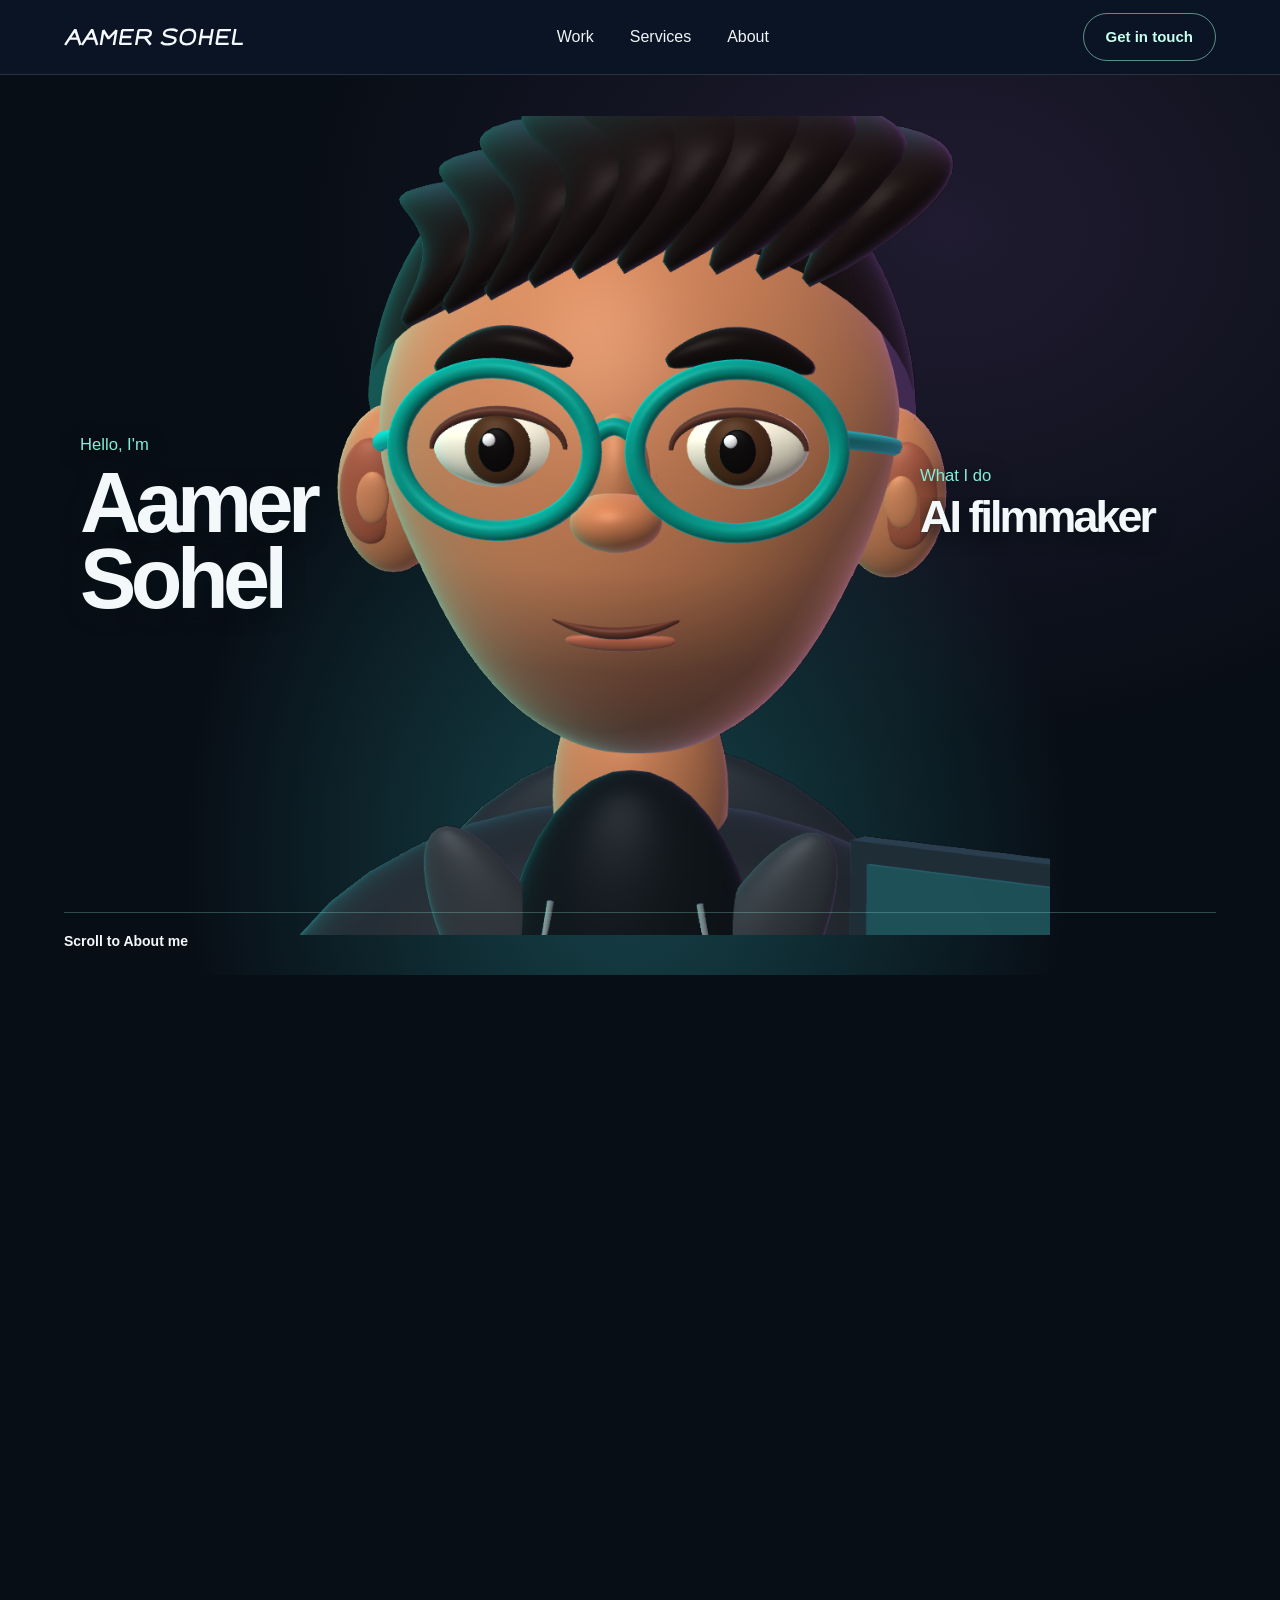
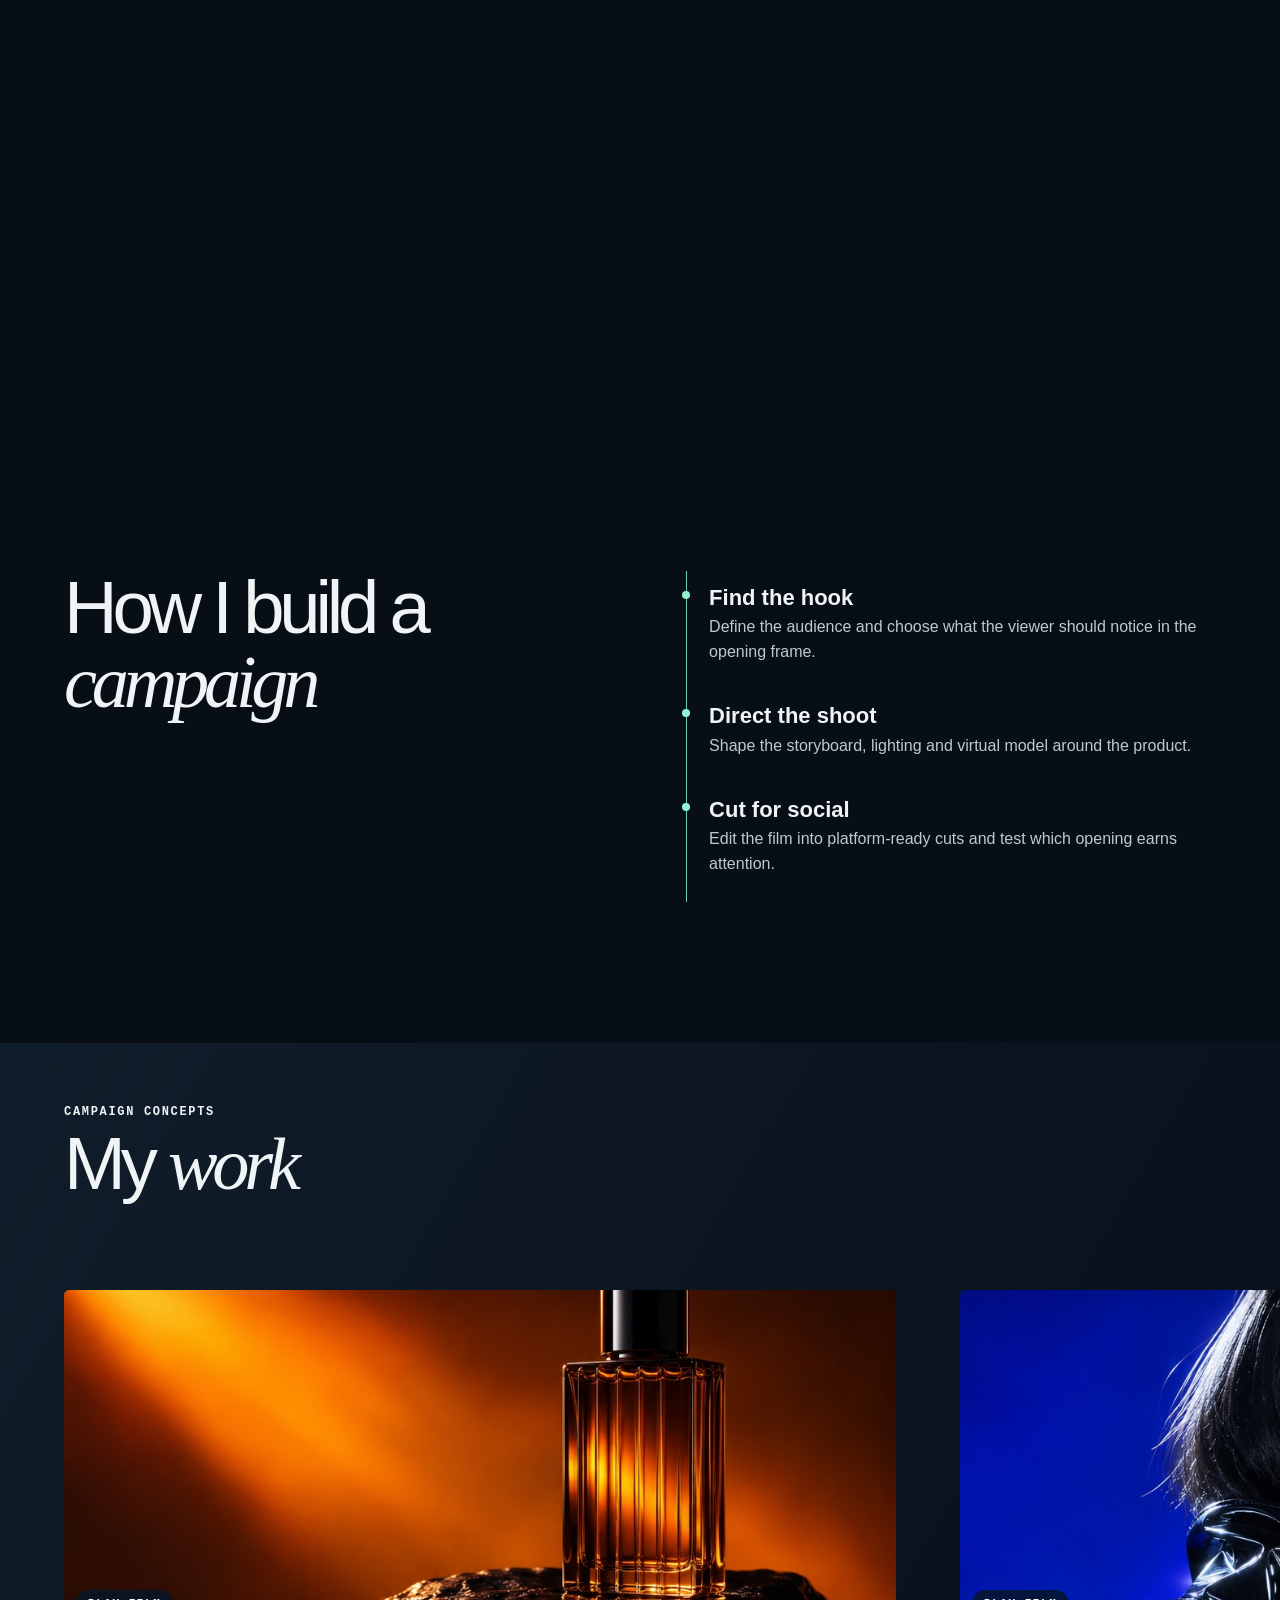
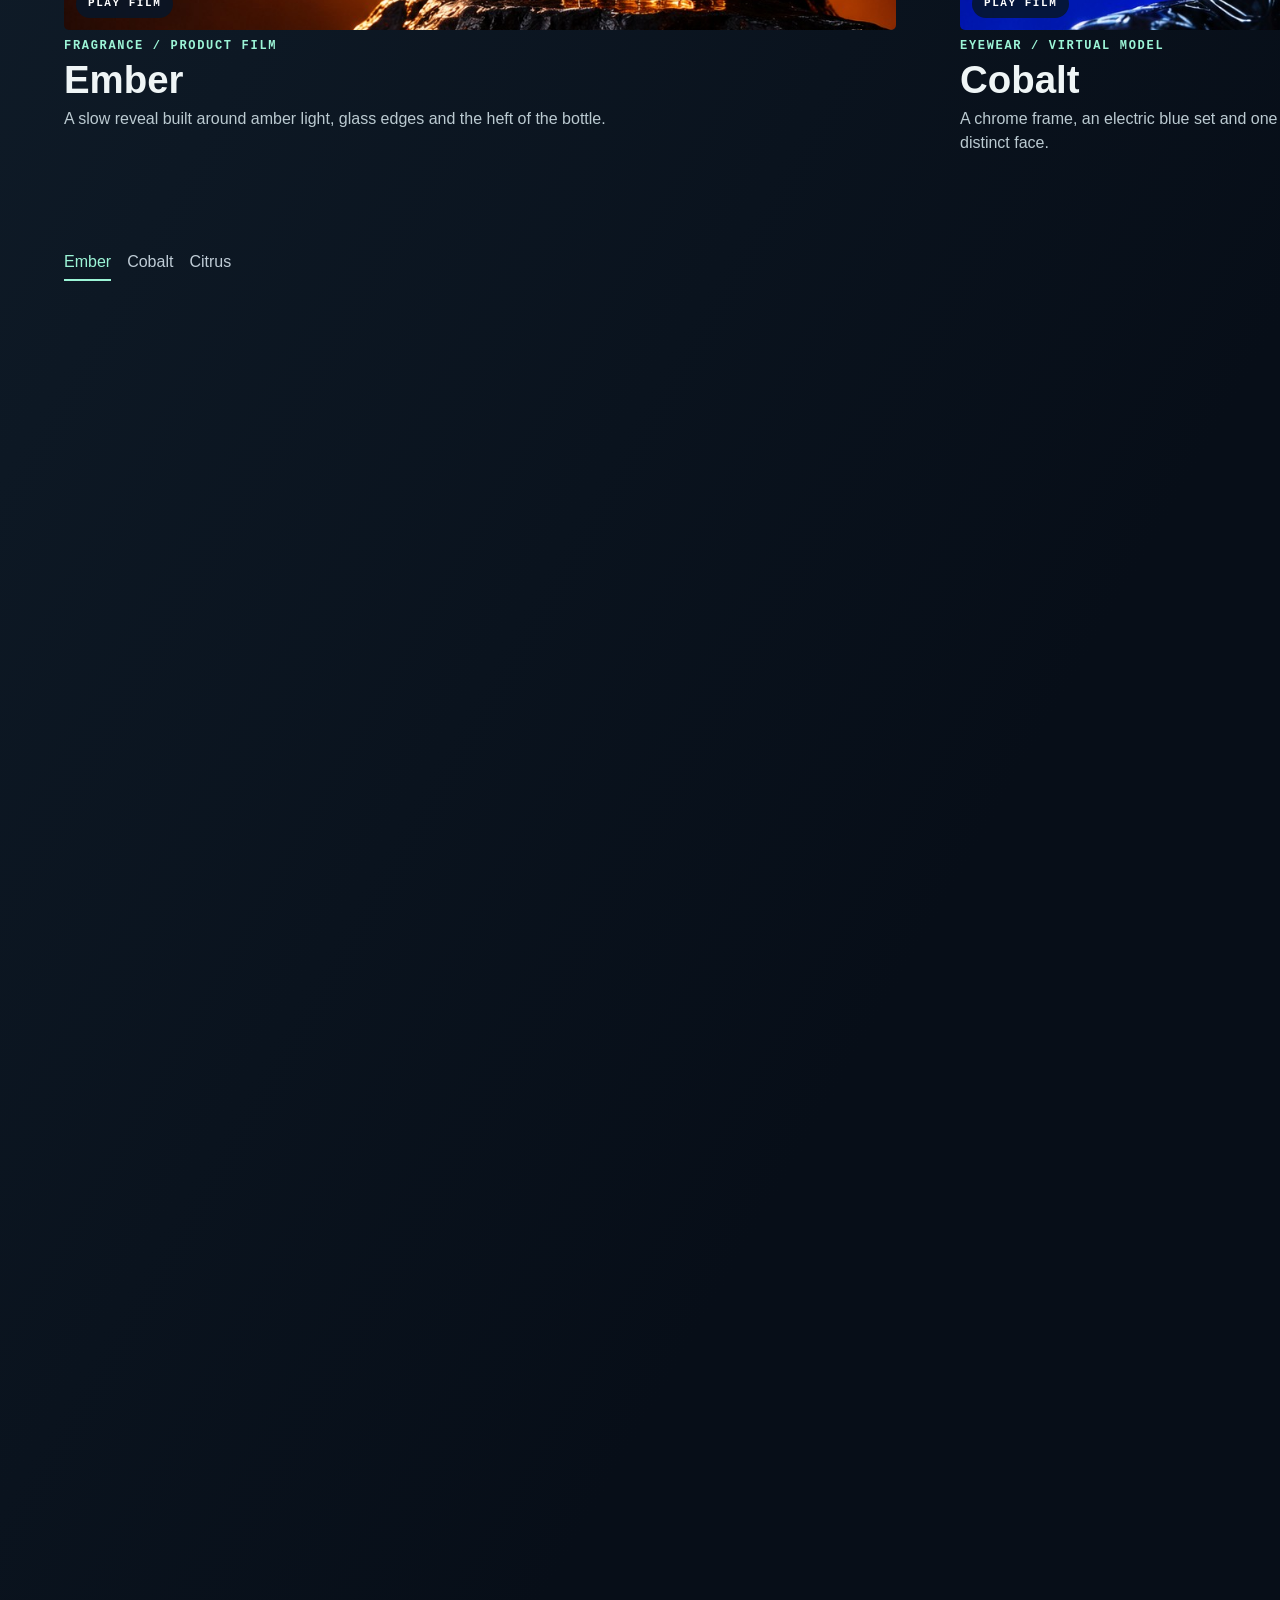
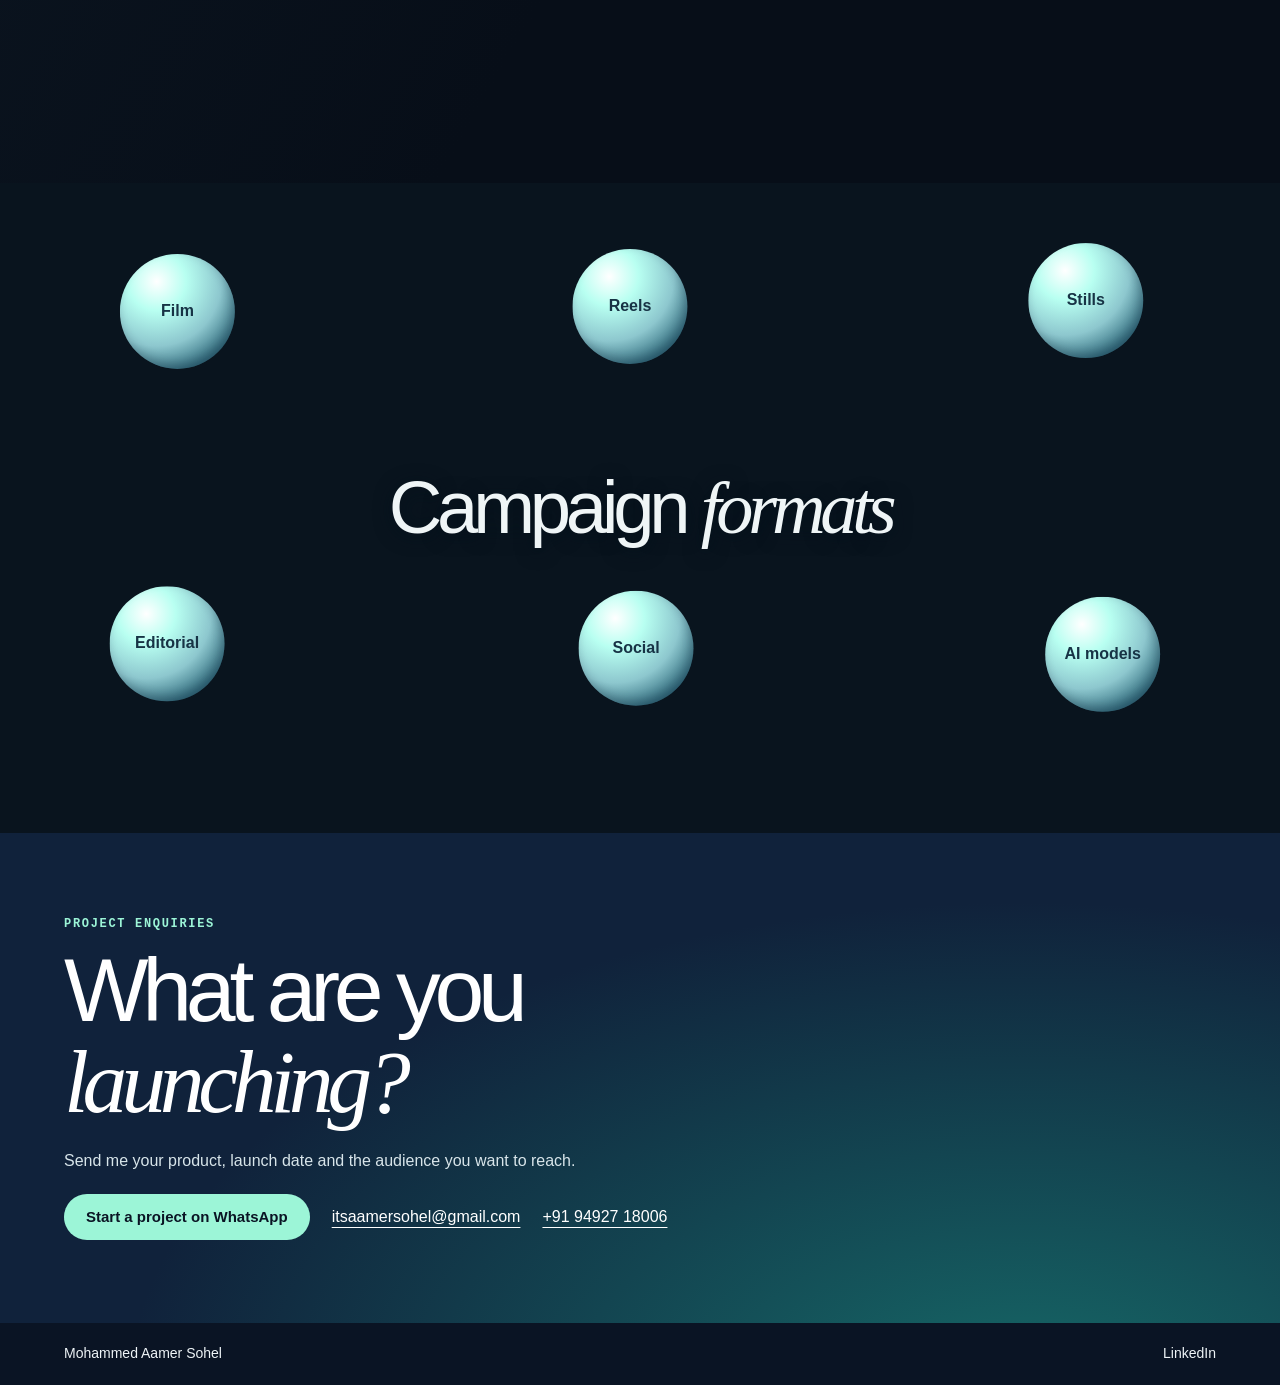
==== commit 9ac24b53: "Follow the recorded scroll sequence from close-up to desk, campaign process and horizontal work reel" ====
--- a/studio/index.html
+++ b/studio/index.html
@@ -1,17 +1,17 @@
 <!doctype html>
-<html lang="en"><head><meta charset="utf-8"><meta name="viewport" content="width=device-width, initial-scale=1"><meta name="theme-color" content="#0b1323"><title>Mohammed Aamer Sohel - AI Films & Social Strategy</title><meta name="description" content="AI campaign films, virtual model editorials and social media strategy for brands. Explore concepts and work with Mohammed Aamer Sohel."><meta property="og:title" content="Aamer Sohel - AI Films & Social Strategy"><meta property="og:description" content="Explore AI fashion editorials, product films and social campaign concepts."><link rel="icon" href="assets/as-icon.svg"><link rel="stylesheet" href="style.css?v=7"></head>
-<body><header><div class="shell nav"><a class="brand" href="#top" aria-label="Aamer Sohel home"><img src="assets/aamer-sohel.svg" alt="Aamer Sohel"></a><nav aria-label="Main navigation"><a href="#work">Work</a><a href="#services">Services</a><a href="#about">About</a></nav><a class="navcta" href="#contact">Get in touch</a></div></header>
-<main id="top"><div class="opening"><span class="scene-anchor" id="about"></span><span class="scene-anchor" id="work"></span><span class="scene-anchor" id="cobalt"></span><span class="scene-anchor" id="citrus"></span><section class="stage" aria-labelledby="stage-title">
+<html lang="en"><head><meta charset="utf-8"><meta name="viewport" content="width=device-width, initial-scale=1"><meta name="theme-color" content="#0b1323"><title>Mohammed Aamer Sohel - AI Films & Social Strategy</title><meta name="description" content="AI campaign films, virtual model editorials and social media strategy for brands. Explore concepts and work with Mohammed Aamer Sohel."><meta property="og:title" content="Aamer Sohel - AI Films & Social Strategy"><meta property="og:description" content="Explore AI fashion editorials, product films and social campaign concepts."><link rel="icon" href="assets/as-icon.svg"><link rel="stylesheet" href="style.css?v=8"></head>
+<body><div class="intro-slate" aria-hidden="true"><img src="assets/aamer-sohel.svg" alt=""></div><header><div class="shell nav"><a class="brand" href="#top" aria-label="Aamer Sohel home"><img src="assets/aamer-sohel.svg" alt="Aamer Sohel"></a><nav aria-label="Main navigation"><a href="#work">Work</a><a href="#services">Services</a><a href="#about">About</a></nav><a class="navcta" href="#contact">Get in touch</a></div></header>
+<main id="top"><div class="opening"><span class="scene-anchor" id="about"></span><span class="scene-anchor" id="services"></span><section class="stage" aria-labelledby="stage-title">
   <div class="stage-light" aria-hidden="true"></div>
   <div class="character"><img src="assets/pose-center.png" alt="Aamer at his editing desk wearing teal glasses" fetchpriority="high"><canvas aria-hidden="true"></canvas></div>
   <div class="stage-copy shell">
     <div class="stage-name"><span class="overline">Hello, I'm</span><h1 id="stage-title">Aamer<br>Sohel</h1></div>
     <div class="stage-role"><span class="overline">What I do</span><div class="role-window" aria-hidden="true"><span id="role-text">AI filmmaker</span></div><span class="sr-only">AI filmmaker, virtual model director and social strategist.</span></div>
   </div>
-  <section class="scene-about scene-panel" aria-labelledby="about-title" inert><div class="kicker">ABOUT ME</div><h2 id="about-title">Mohammed<br><em>Aamer Sohel</em></h2><p>I work where filmmaking meets social strategy. For a product launch, I start with what a viewer should notice in the first frame. That choice shapes the model, the light, the edit and the cutdowns a brand can test across its channels.</p><a class="inline" href="https://www.linkedin.com/in/mohammedaamersohel/" target="_blank" rel="noopener">View my LinkedIn profile</a></section><section class="scene-work scene-panel" aria-labelledby="work-title" inert><div class="kicker">CAMPAIGN CONCEPTS</div><h2 id="work-title">Selected <em>work</em></h2><div class="screening"><article><button class="thumb" data-film="ember" aria-label="Play Ember fragrance film"><img src="assets/ember.jpg" alt="Amber fragrance bottle lit against dark stone"><span class="pill">PLAY FILM</span></button><div class="meta">FRAGRANCE / PRODUCT FILM</div><h3>Ember</h3><p>A slow reveal built around amber light, glass edges and the heft of the bottle.</p></article><article><button class="thumb" data-film="cobalt" aria-label="Play Cobalt fashion film"><img src="assets/cobalt.jpg" alt="Virtual fashion model in sculptural chrome eyewear"><span class="pill">PLAY FILM</span></button><div class="meta">EYEWEAR / VIRTUAL MODEL</div><h3>Cobalt</h3><p>A chrome frame, an electric blue set and one virtual model give the collection a distinct face.</p></article><article><button class="thumb" data-film="citrus" aria-label="View Citrus campaign still"><img src="assets/citrus.jpg" alt="Tangerine beverage can with fresh blood orange slices"><span class="pill">VIEW STILL</span></button><div class="meta">BEVERAGE / CAMPAIGN STILL</div><h3>Citrus</h3><p>Cut fruit and a saturated orange palette put flavour at the centre of a launch post.</p></article></div><nav class="film-links" aria-label="Choose a campaign"><a href="#work">Ember</a><a href="#cobalt">Cobalt</a><a href="#citrus">Citrus</a></nav></section><div class="stage-foot shell"><a class="stage-work" href="#about">About me <span aria-hidden="true">↓</span></a></div>
+  <section class="scene-about scene-panel" aria-labelledby="about-title" inert><div class="kicker">ABOUT ME</div><h2 id="about-title">Mohammed<br><em>Aamer Sohel</em></h2><p>I work where filmmaking meets social strategy. For a product launch, I start with what a viewer should notice in the first frame. That choice shapes the model, the light, the edit and the cutdowns a brand can test across its channels.</p><a class="inline" href="https://www.linkedin.com/in/mohammedaamersohel/" target="_blank" rel="noopener">View my LinkedIn profile</a></section><section class="scene-services scene-panel" inert aria-labelledby="service-title"><div class="kicker">SERVICES</div><h2 id="service-title">What I <em>do</em></h2><div class="offering-list"><div><h3>AI video production</h3><p>Concept, storyboard and a finished short film, with vertical edits and opening hooks for social.</p></div><div><h3>Virtual model campaigns</h3><p>AI model direction, styling and campaign imagery for fashion, beauty and lifestyle brands.</p></div><div><h3>Social growth strategy</h3><p>Audience positioning, content pillars and a posting plan, with creative tests guided by watch time, saves and enquiries.</p></div></div></section><div class="stage-foot shell"><a class="stage-work" href="#about">About me <span aria-hidden="true">↓</span></a></div>
 </section></div>
-<section class="services" id="services"><div class="shell services-grid"><div><div class="kicker"><i></i> SERVICES</div><h2>Creative <em>services</em></h2></div><div class="rows"><div><h3>AI video production</h3><p>Concept, storyboard and a finished short film, with vertical edits and opening hooks for social.</p></div><div><h3>Virtual model campaigns</h3><p>AI model direction, styling and campaign imagery for fashion, beauty and lifestyle brands.</p></div><div><h3>Social growth strategy</h3><p>Audience positioning, content pillars and a posting plan, with creative tests guided by watch time, saves and enquiries.</p></div></div></div></section>
+<section class="process shell" id="process"><h2>How I build a <em>campaign</em></h2><ol><li><strong>Find the hook</strong><p>Define the audience and choose what the viewer should notice in the opening frame.</p></li><li><strong>Direct the shoot</strong><p>Shape the storyboard, lighting and virtual model around the product.</p></li><li><strong>Cut for social</strong><p>Edit the film into platform-ready cuts and test which opening earns attention.</p></li></ol></section><section class="work-reel" id="work"><div class="pinned-work"><div class="shell"><div class="kicker">CAMPAIGN CONCEPTS</div><h2>My <em>work</em></h2></div><div class="track-window"><div class="project-track"><article><button class="thumb" data-film="ember" aria-label="Play Ember fragrance film"><img src="assets/ember.jpg" alt="Amber fragrance bottle lit against dark stone"><span class="pill">PLAY FILM</span></button><div class="meta">FRAGRANCE / PRODUCT FILM</div><h3>Ember</h3><p>A slow reveal built around amber light, glass edges and the heft of the bottle.</p></article><article><button class="thumb" data-film="cobalt" aria-label="Play Cobalt fashion film"><img src="assets/cobalt.jpg" alt="Virtual fashion model in sculptural chrome eyewear"><span class="pill">PLAY FILM</span></button><div class="meta">EYEWEAR / VIRTUAL MODEL</div><h3>Cobalt</h3><p>A chrome frame, an electric blue set and one virtual model give the collection a distinct face.</p></article><article><button class="thumb" data-film="citrus" aria-label="View Citrus campaign still"><img src="assets/citrus.jpg" alt="Tangerine beverage can with fresh blood orange slices"><span class="pill">VIEW STILL</span></button><div class="meta">BEVERAGE / CAMPAIGN STILL</div><h3>Citrus</h3><p>Cut fruit and a saturated orange palette put flavour at the centre of a launch post.</p></article></div></div><nav class="project-nav shell" aria-label="Choose a campaign"><button type="button" data-project="0">Ember</button><button type="button" data-project="1">Cobalt</button><button type="button" data-project="2">Citrus</button></nav></div></section><section class="formats" aria-labelledby="format-title"><h2 id="format-title">Campaign <em>formats</em></h2><div class="orbs"><span>Film</span><span>Reels</span><span>Stills</span><span>Editorial</span><span>Social</span><span>AI models</span></div></section>
 
 <section class="contact" id="contact"><div class="shell"><div class="kicker"><i></i> PROJECT ENQUIRIES</div><h2>What are you<br><em>launching?</em></h2><p>Send me your product, launch date and the audience you want to reach.</p><div class="contacts"><a class="darkbutton" href="https://wa.me/919492718006?text=Hi%20Aamer%2C%20I%27d%20like%20to%20discuss%20a%20brand%20project." target="_blank" rel="noopener">Start a project on WhatsApp</a><a class="call" href="mailto:itsaamersohel@gmail.com">itsaamersohel@gmail.com</a><a class="call" href="tel:+919492718006">+91 94927 18006</a></div></div></section>
 </main><footer class="shell"><span>Mohammed Aamer Sohel</span><a href="https://www.linkedin.com/in/mohammedaamersohel/" target="_blank" rel="noopener">LinkedIn</a></footer>
-<dialog id="viewer" aria-labelledby="dialog-title"><div class="dialogbar"><span id="dialog-title"></span><button id="close" aria-label="Close preview">&times;</button></div><div id="media"></div></dialog><script src="character.js?v=7"></script><script src="app.js?v=7"></script></body></html>
+<dialog id="viewer" aria-labelledby="dialog-title"><div class="dialogbar"><span id="dialog-title"></span><button id="close" aria-label="Close preview">&times;</button></div><div id="media"></div></dialog><script src="character.js?v=8"></script><script src="app.js?v=8"></script></body></html>
--- a/studio/style.css
+++ b/studio/style.css
@@ -72,3 +72,25 @@
 .scene-work h3{font-size:22px}.film-links{margin-top:6px}.scene-work .screening p{font-size:14px;line-height:1.4}
 }
 @media(max-height:530px) and (min-width:701px){.scene-work .screening p{display:none}.scene-panel h2{font-size:30px;margin:4px 0}.scene-work .meta{margin-top:4px}.stage-foot{padding-block:4px}}
+body:has(.work-reel){background:#080e16;color:#eff5f6}
+.intro-slate{position:fixed;inset:0;display:grid;place-items:center;z-index:15;background:#101c2b;pointer-events:none;animation:slate-out .8s ease-in-out forwards}
+.intro-slate img{width:min(55%,430px)}
+@keyframes slate-out{0%,25%{clip-path:inset(0)}100%{clip-path:inset(0 0 100% 0);visibility:hidden}}
+.opening{height:395svh}.scene-anchor#about{top:calc(35% - 35svh)}.scene-anchor#services{top:calc(78% - 78svh)}
+.scene-services{opacity:var(--services-opacity,0)}.offering-list>div{padding:12px 0;border-top:1px solid #385058}
+.offering-list h3{font-size:clamp(17px,1.55vw,25px);font-weight:550;margin:0 0 4px}.offering-list p{font-size:clamp(14px,1.05vw,17px)}
+.process{padding:clamp(70px,11vw,160px) 0;display:grid;grid-template-columns:1fr 1fr;gap:8%}
+.process h2,.work-reel h2,.formats h2{font-size:clamp(44px,5.8vw,86px);font-weight:500;line-height:1;letter-spacing:-.07em;margin:0}
+.process ol{margin:0;padding:0 0 0 22px;border-left:1px solid #6bc7b6;list-style:none}
+.process li{position:relative;padding:10px 0 25px}.process li:before{content:"";position:absolute;left:-27px;top:20px;width:8px;height:8px;border-radius:50%;background:#91f1cf}.process strong{font-size:22px}.process p,.project-track p{color:#bbcad1}
+.work-reel{height:260svh;position:relative;background:linear-gradient(120deg,#101d2a,#070e18 68%)}
+.pinned-work{position:sticky;top:0;height:100svh;overflow:hidden;display:flex;flex-direction:column;justify-content:center;gap:clamp(12px,3vh,32px)}
+.work-reel h2{margin:6px 0 0}.project-track{display:flex;position:relative;gap:5vw;padding:0 5vw;will-change:transform}
+.project-track article{flex:0 0 min(65vw,850px);width:min(65vw,850px)}
+.project-track .thumb img{width:100%;aspect-ratio:2.45;max-height:38svh;object-fit:cover}
+.project-track h3{font-size:clamp(24px,3vw,42px);line-height:1.15;margin:4px 0}.project-track .meta{color:#9cf5d7;margin-top:8px}.project-track p{max-width:580px}
+.project-nav{display:flex;gap:16px}.project-nav button{background:none;color:#bfccd6;border:0;border-bottom:2px solid transparent;padding:5px 0;font:inherit}.project-nav [aria-pressed=true]{color:#9cf5d7;border-color:currentColor}
+.formats{height:min(75svh,650px);min-height:300px;position:relative;overflow:hidden;display:grid;place-items:center;background:#09141e}.formats h2{position:relative;z-index:1;pointer-events:none;text-shadow:0 3px 18px #04111b}
+.orbs{position:absolute;inset:0}.orbs span{position:absolute;top:0;left:0;width:clamp(70px,9vw,130px);aspect-ratio:1;border-radius:50%;display:grid;place-items:center;font-weight:650;color:#173345;background:radial-gradient(circle at 32% 24%,#fff,#b8fff1 25%,#8dc7ce 55%,#367182 78%,#173344);box-shadow:inset -3px -5px 10px #1234;will-change:transform}
+@media(max-width:700px){.process{display:block}.process ol{margin-top:28px}.scene-services{bottom:9%}.scene-services h2{margin-bottom:5px}.offering-list>div{padding:6px 0}.offering-list p{line-height:1.34;font-size:14px}.project-track article{flex-basis:82vw;width:82vw}.stage .character{inset:0 0 auto;height:61%;translate:calc(-16vw*var(--turn,0)) calc(-9svh*var(--turn,0))}.project-track p{font-size:15px}.project-nav{gap:20px}}
+@media(prefers-reduced-motion:reduce){.intro-slate{display:none}}
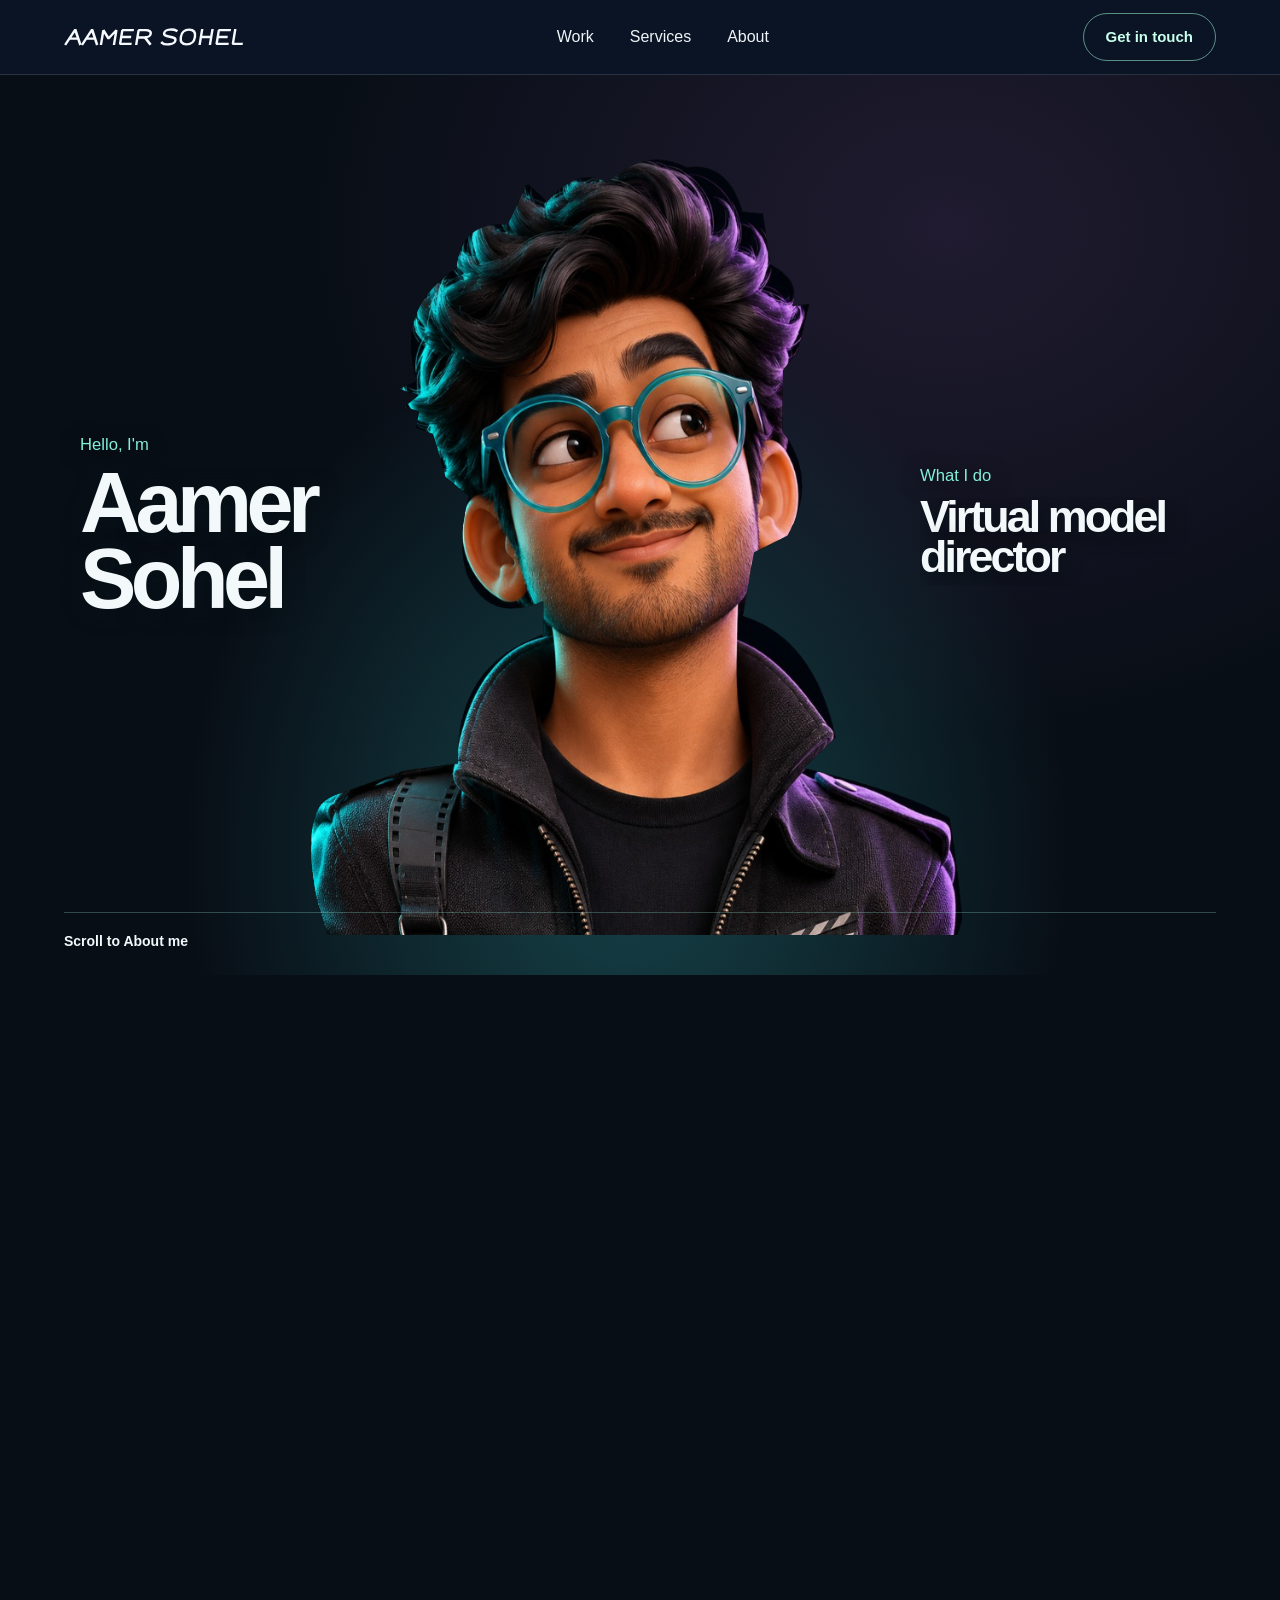
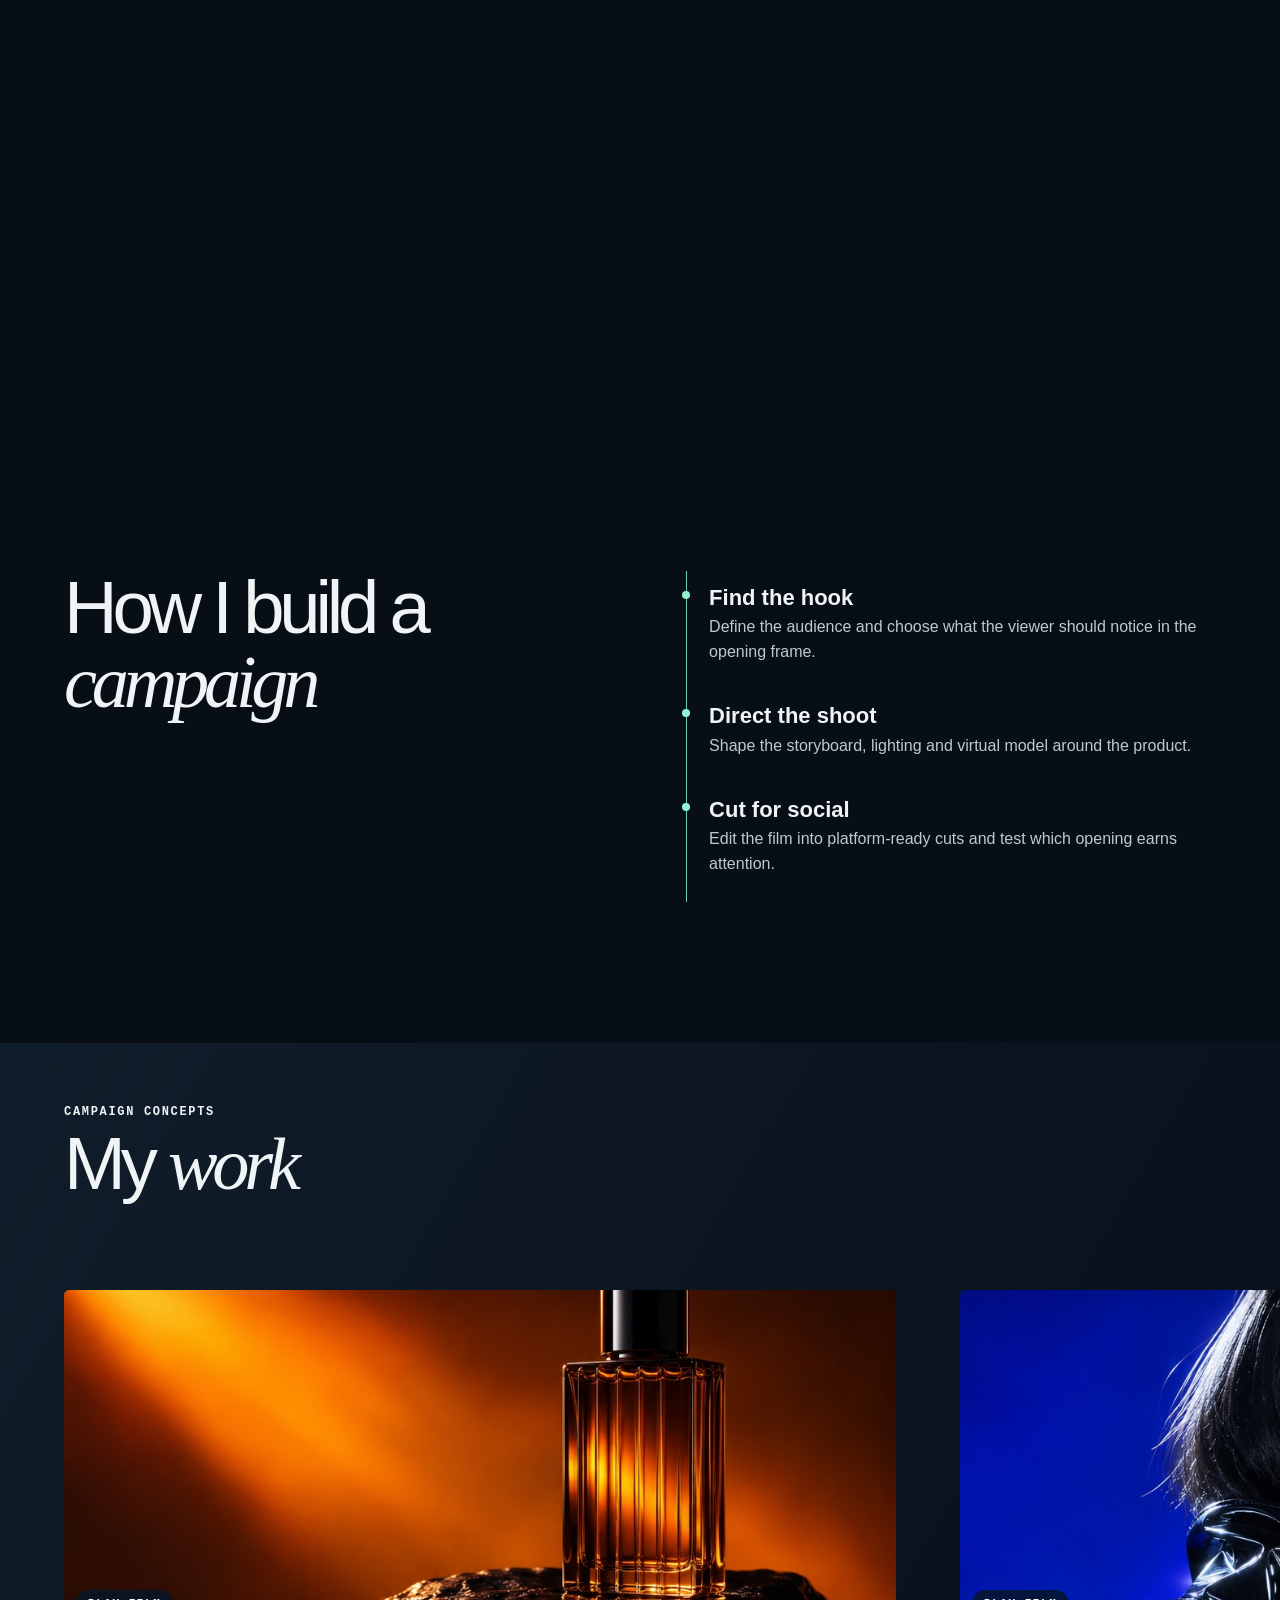
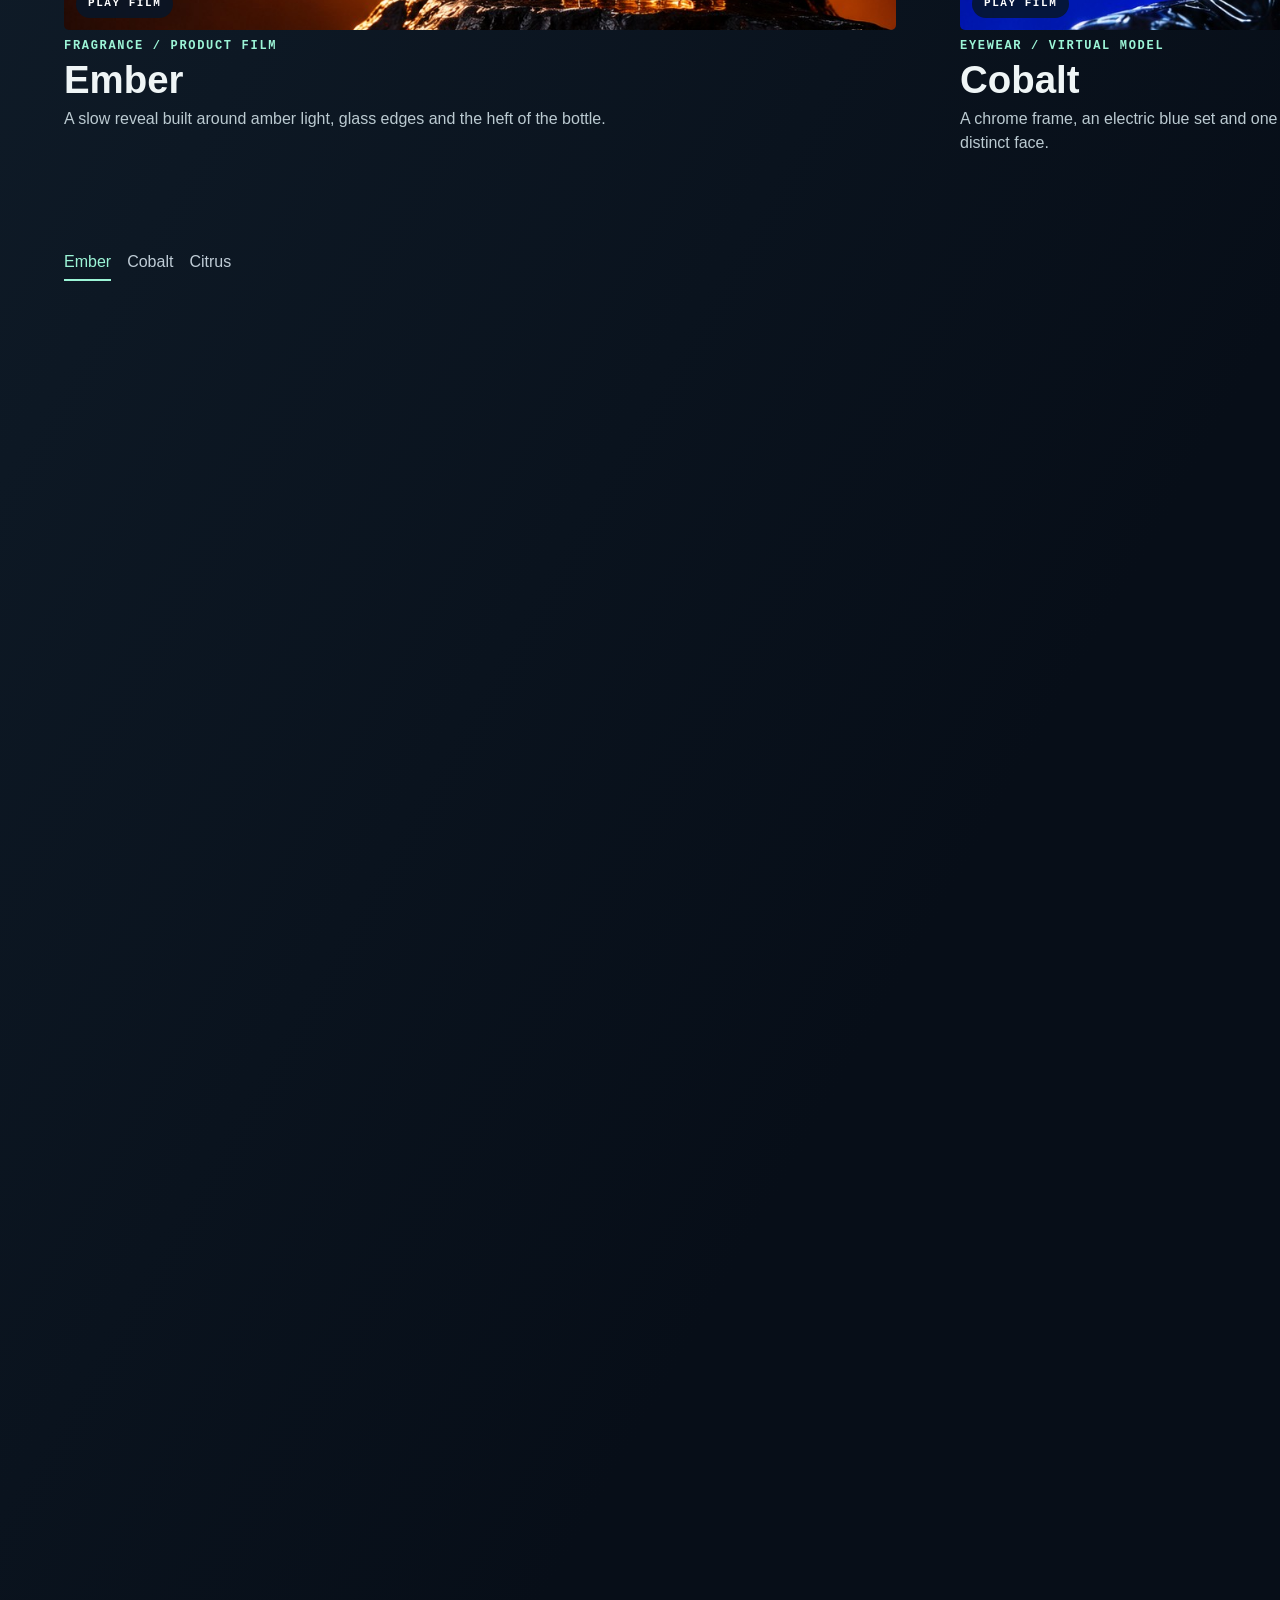
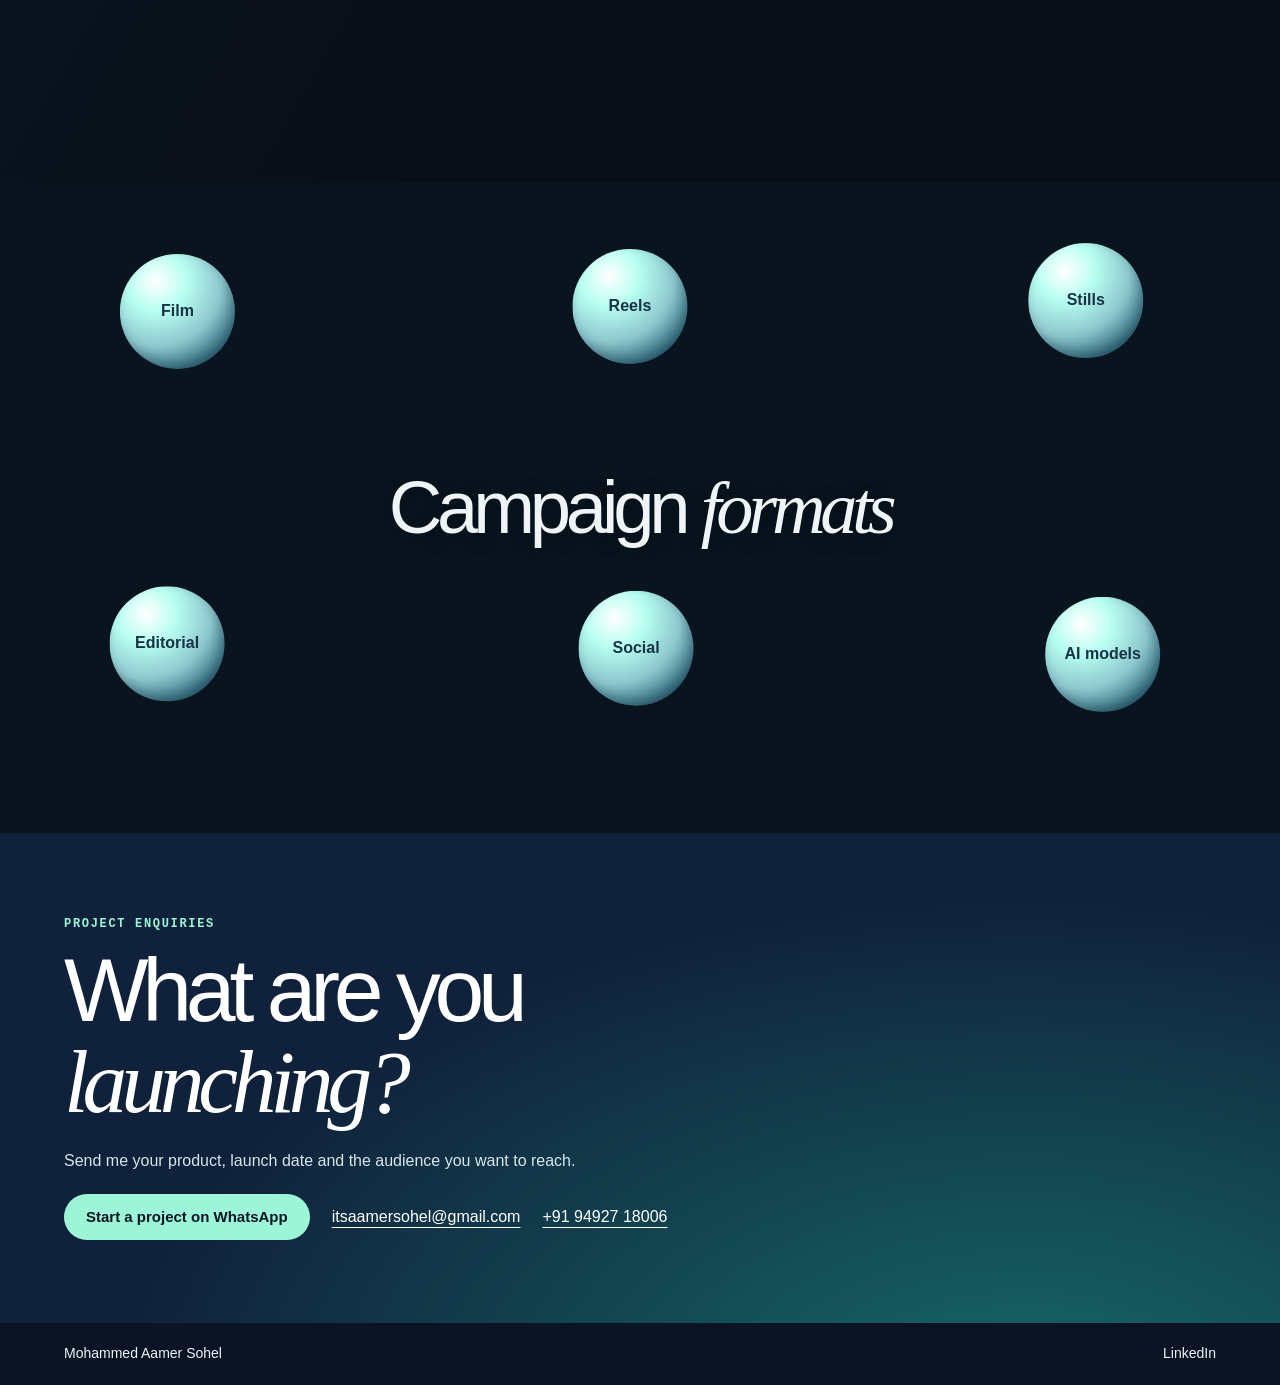
==== commit 164646d3: "Restore original filmmaker artwork throughout opening, About and seated desk scenes" ====
--- a/studio/index.html
+++ b/studio/index.html
@@ -1,9 +1,9 @@
 <!doctype html>
-<html lang="en"><head><meta charset="utf-8"><meta name="viewport" content="width=device-width, initial-scale=1"><meta name="theme-color" content="#0b1323"><title>Mohammed Aamer Sohel - AI Films & Social Strategy</title><meta name="description" content="AI campaign films, virtual model editorials and social media strategy for brands. Explore concepts and work with Mohammed Aamer Sohel."><meta property="og:title" content="Aamer Sohel - AI Films & Social Strategy"><meta property="og:description" content="Explore AI fashion editorials, product films and social campaign concepts."><link rel="icon" href="assets/as-icon.svg"><link rel="stylesheet" href="style.css?v=8"></head>
+<html lang="en"><head><meta charset="utf-8"><meta name="viewport" content="width=device-width, initial-scale=1"><meta name="theme-color" content="#0b1323"><title>Mohammed Aamer Sohel - AI Films & Social Strategy</title><meta name="description" content="AI campaign films, virtual model editorials and social media strategy for brands. Explore concepts and work with Mohammed Aamer Sohel."><meta property="og:title" content="Aamer Sohel - AI Films & Social Strategy"><meta property="og:description" content="Explore AI fashion editorials, product films and social campaign concepts."><link rel="icon" href="assets/as-icon.svg"><link rel="stylesheet" href="style.css?v=9"></head>
 <body><div class="intro-slate" aria-hidden="true"><img src="assets/aamer-sohel.svg" alt=""></div><header><div class="shell nav"><a class="brand" href="#top" aria-label="Aamer Sohel home"><img src="assets/aamer-sohel.svg" alt="Aamer Sohel"></a><nav aria-label="Main navigation"><a href="#work">Work</a><a href="#services">Services</a><a href="#about">About</a></nav><a class="navcta" href="#contact">Get in touch</a></div></header>
 <main id="top"><div class="opening"><span class="scene-anchor" id="about"></span><span class="scene-anchor" id="services"></span><section class="stage" aria-labelledby="stage-title">
   <div class="stage-light" aria-hidden="true"></div>
-  <div class="character"><img src="assets/pose-center.png" alt="Aamer at his editing desk wearing teal glasses" fetchpriority="high"><canvas aria-hidden="true"></canvas></div>
+  <div class="character"><img class="portrait-fallback" src="assets/filmmaker.jpg" alt="Aamer at his editing desk wearing teal glasses" fetchpriority="high"><canvas aria-hidden="true"></canvas></div>
   <div class="stage-copy shell">
     <div class="stage-name"><span class="overline">Hello, I'm</span><h1 id="stage-title">Aamer<br>Sohel</h1></div>
     <div class="stage-role"><span class="overline">What I do</span><div class="role-window" aria-hidden="true"><span id="role-text">AI filmmaker</span></div><span class="sr-only">AI filmmaker, virtual model director and social strategist.</span></div>
@@ -14,4 +14,4 @@
 
 <section class="contact" id="contact"><div class="shell"><div class="kicker"><i></i> PROJECT ENQUIRIES</div><h2>What are you<br><em>launching?</em></h2><p>Send me your product, launch date and the audience you want to reach.</p><div class="contacts"><a class="darkbutton" href="https://wa.me/919492718006?text=Hi%20Aamer%2C%20I%27d%20like%20to%20discuss%20a%20brand%20project." target="_blank" rel="noopener">Start a project on WhatsApp</a><a class="call" href="mailto:itsaamersohel@gmail.com">itsaamersohel@gmail.com</a><a class="call" href="tel:+919492718006">+91 94927 18006</a></div></div></section>
 </main><footer class="shell"><span>Mohammed Aamer Sohel</span><a href="https://www.linkedin.com/in/mohammedaamersohel/" target="_blank" rel="noopener">LinkedIn</a></footer>
-<dialog id="viewer" aria-labelledby="dialog-title"><div class="dialogbar"><span id="dialog-title"></span><button id="close" aria-label="Close preview">&times;</button></div><div id="media"></div></dialog><script src="character.js?v=8"></script><script src="app.js?v=8"></script></body></html>
+<dialog id="viewer" aria-labelledby="dialog-title"><div class="dialogbar"><span id="dialog-title"></span><button id="close" aria-label="Close preview">&times;</button></div><div id="media"></div></dialog><script src="character.js?v=9"></script><script src="app.js?v=9"></script></body></html>
--- a/studio/style.css
+++ b/studio/style.css
@@ -94,3 +94,4 @@
 .orbs{position:absolute;inset:0}.orbs span{position:absolute;top:0;left:0;width:clamp(70px,9vw,130px);aspect-ratio:1;border-radius:50%;display:grid;place-items:center;font-weight:650;color:#173345;background:radial-gradient(circle at 32% 24%,#fff,#b8fff1 25%,#8dc7ce 55%,#367182 78%,#173344);box-shadow:inset -3px -5px 10px #1234;will-change:transform}
 @media(max-width:700px){.process{display:block}.process ol{margin-top:28px}.scene-services{bottom:9%}.scene-services h2{margin-bottom:5px}.offering-list>div{padding:6px 0}.offering-list p{line-height:1.34;font-size:14px}.project-track article{flex-basis:82vw;width:82vw}.stage .character{inset:0 0 auto;height:61%;translate:calc(-16vw*var(--turn,0)) calc(-9svh*var(--turn,0))}.project-track p{font-size:15px}.project-nav{gap:20px}}
 @media(prefers-reduced-motion:reduce){.intro-slate{display:none}}
+.character:not(.ready) img.portrait-fallback{mask-image:linear-gradient(to right,transparent,#000 15%,#000 85%,transparent),linear-gradient(to bottom,#000 80%,transparent);mask-composite:intersect}
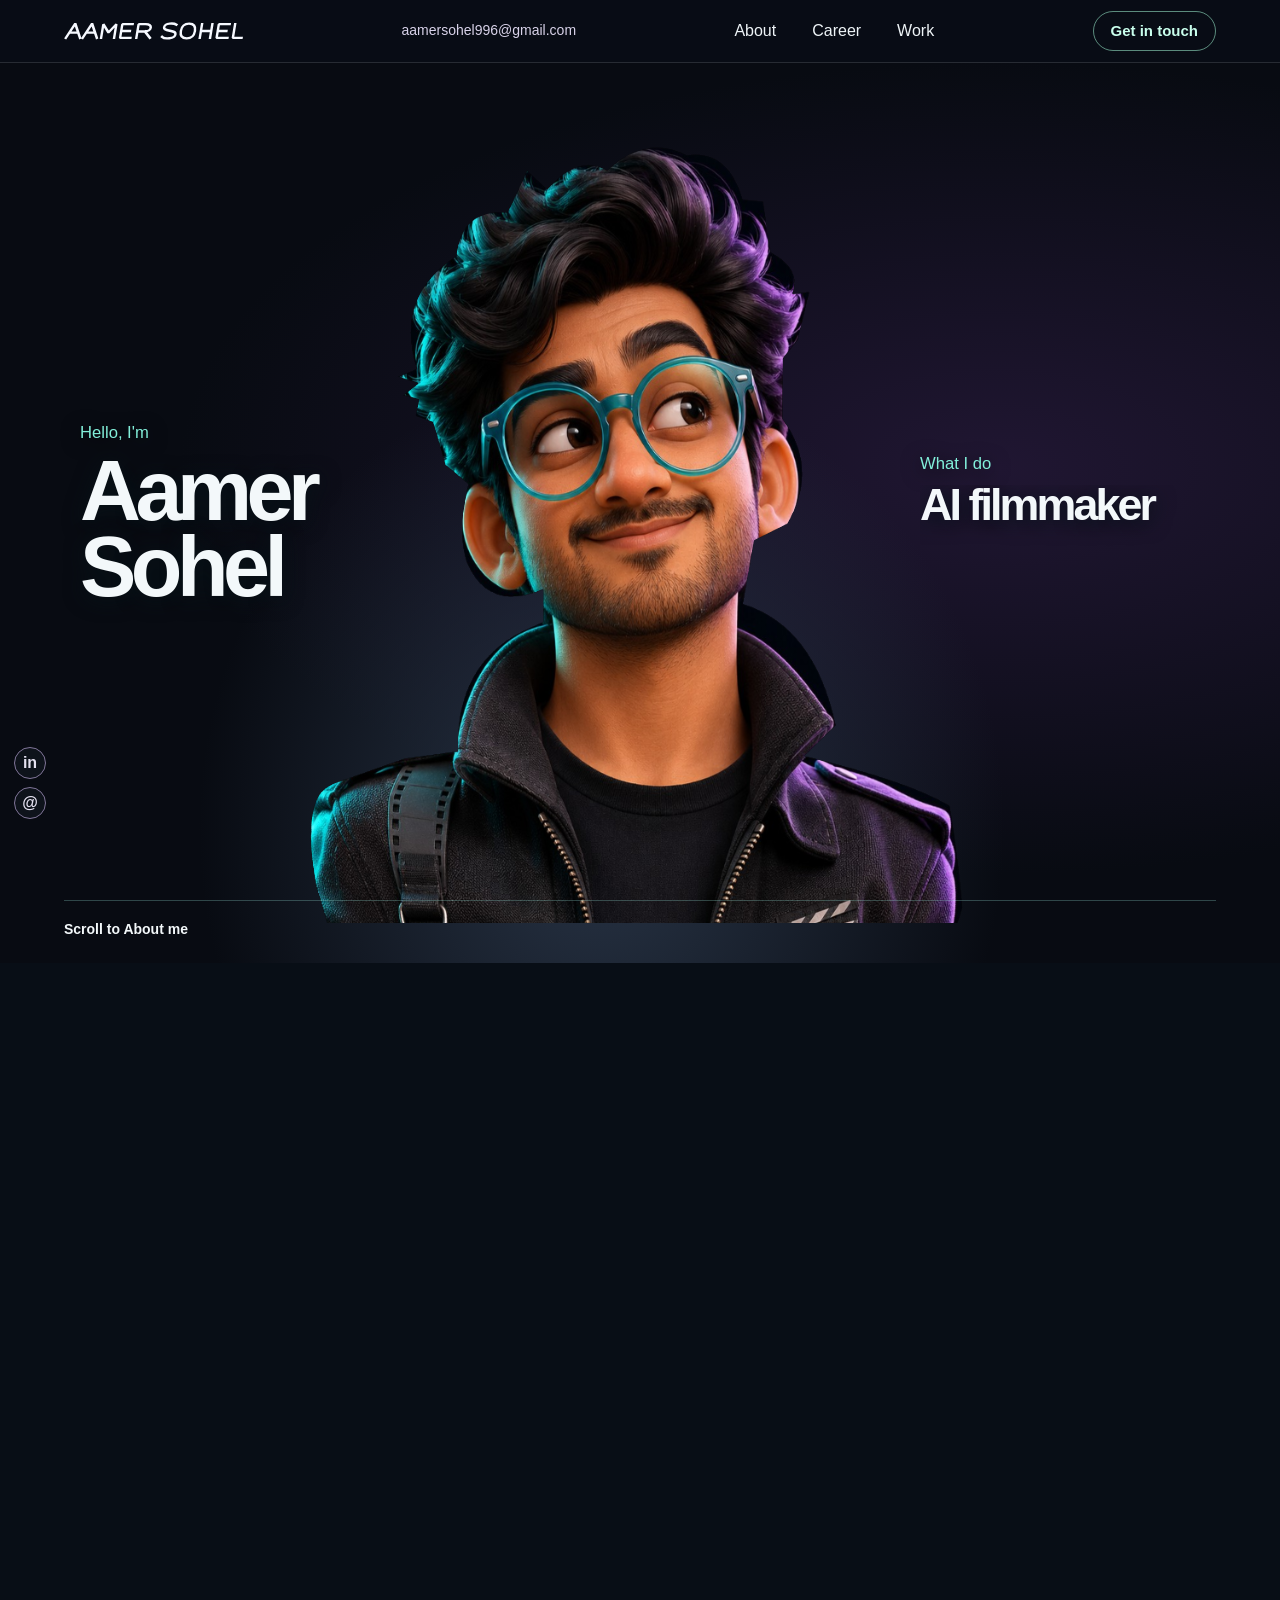
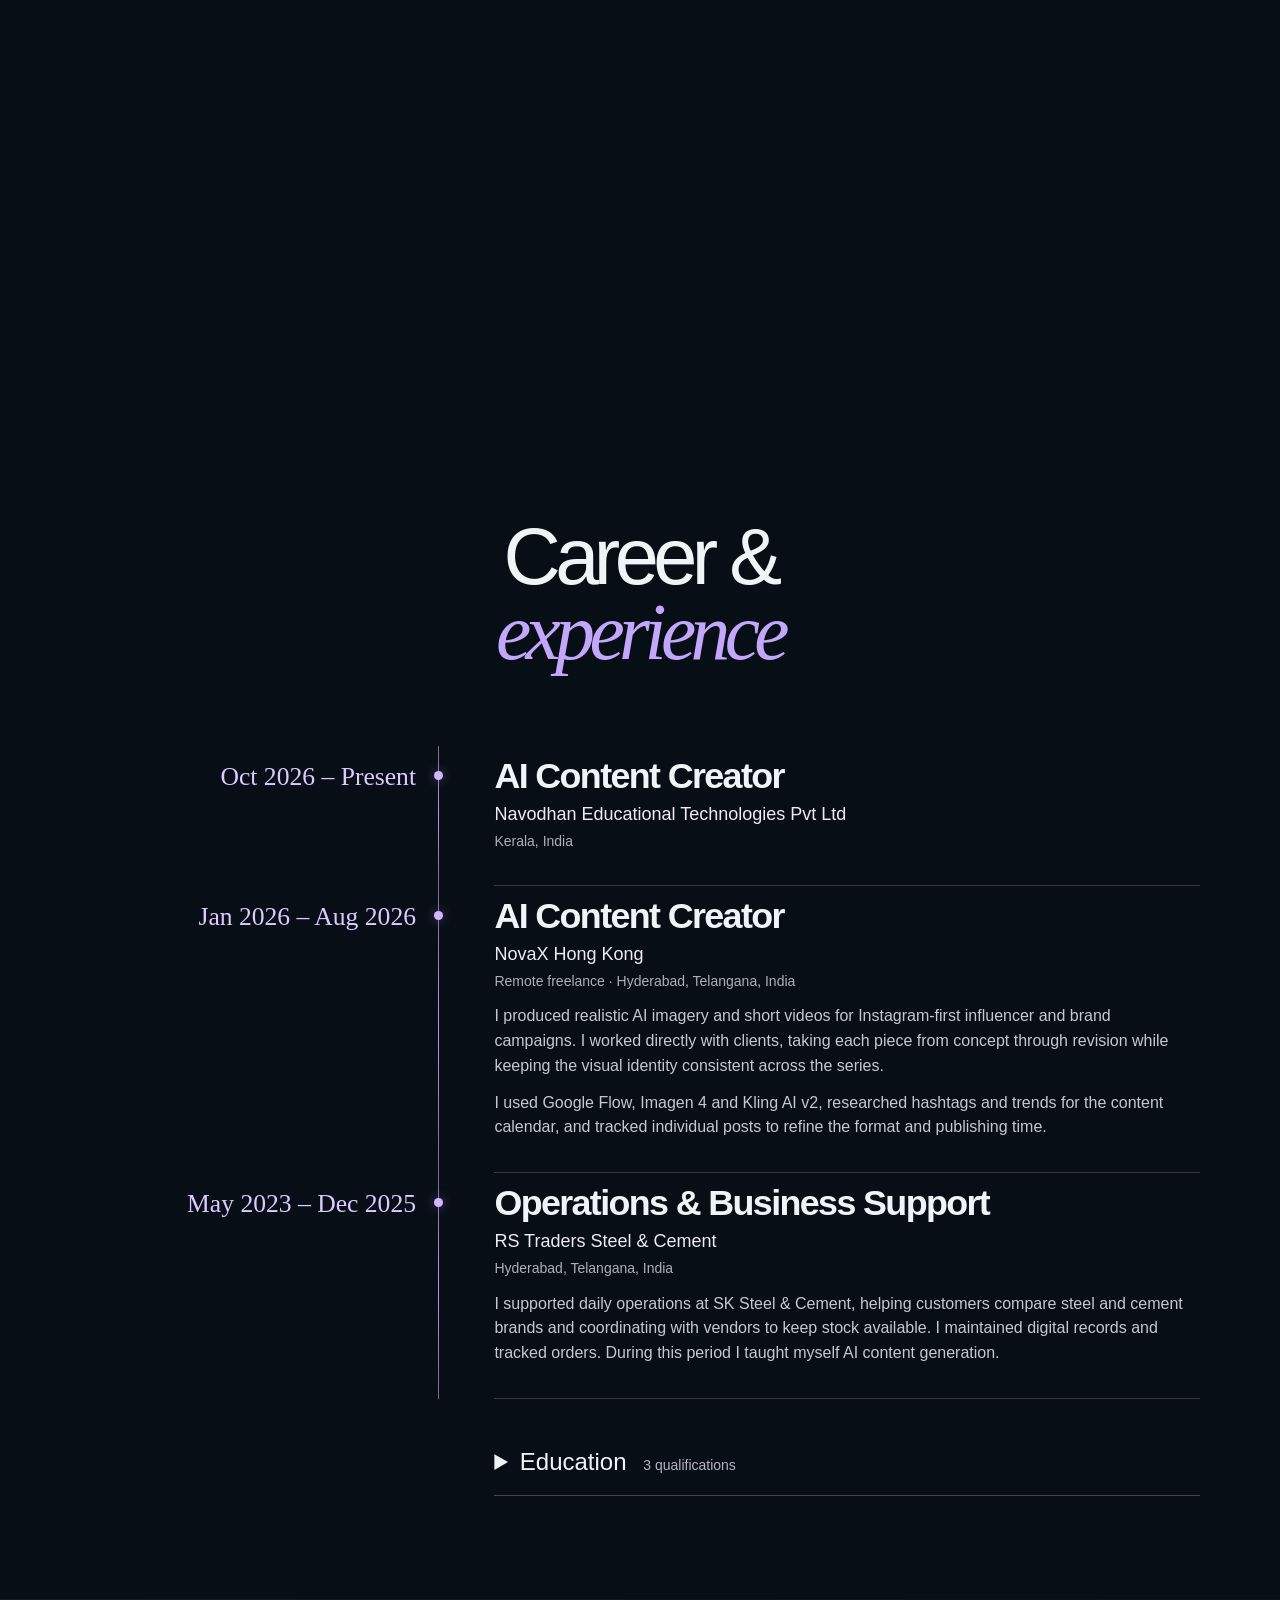
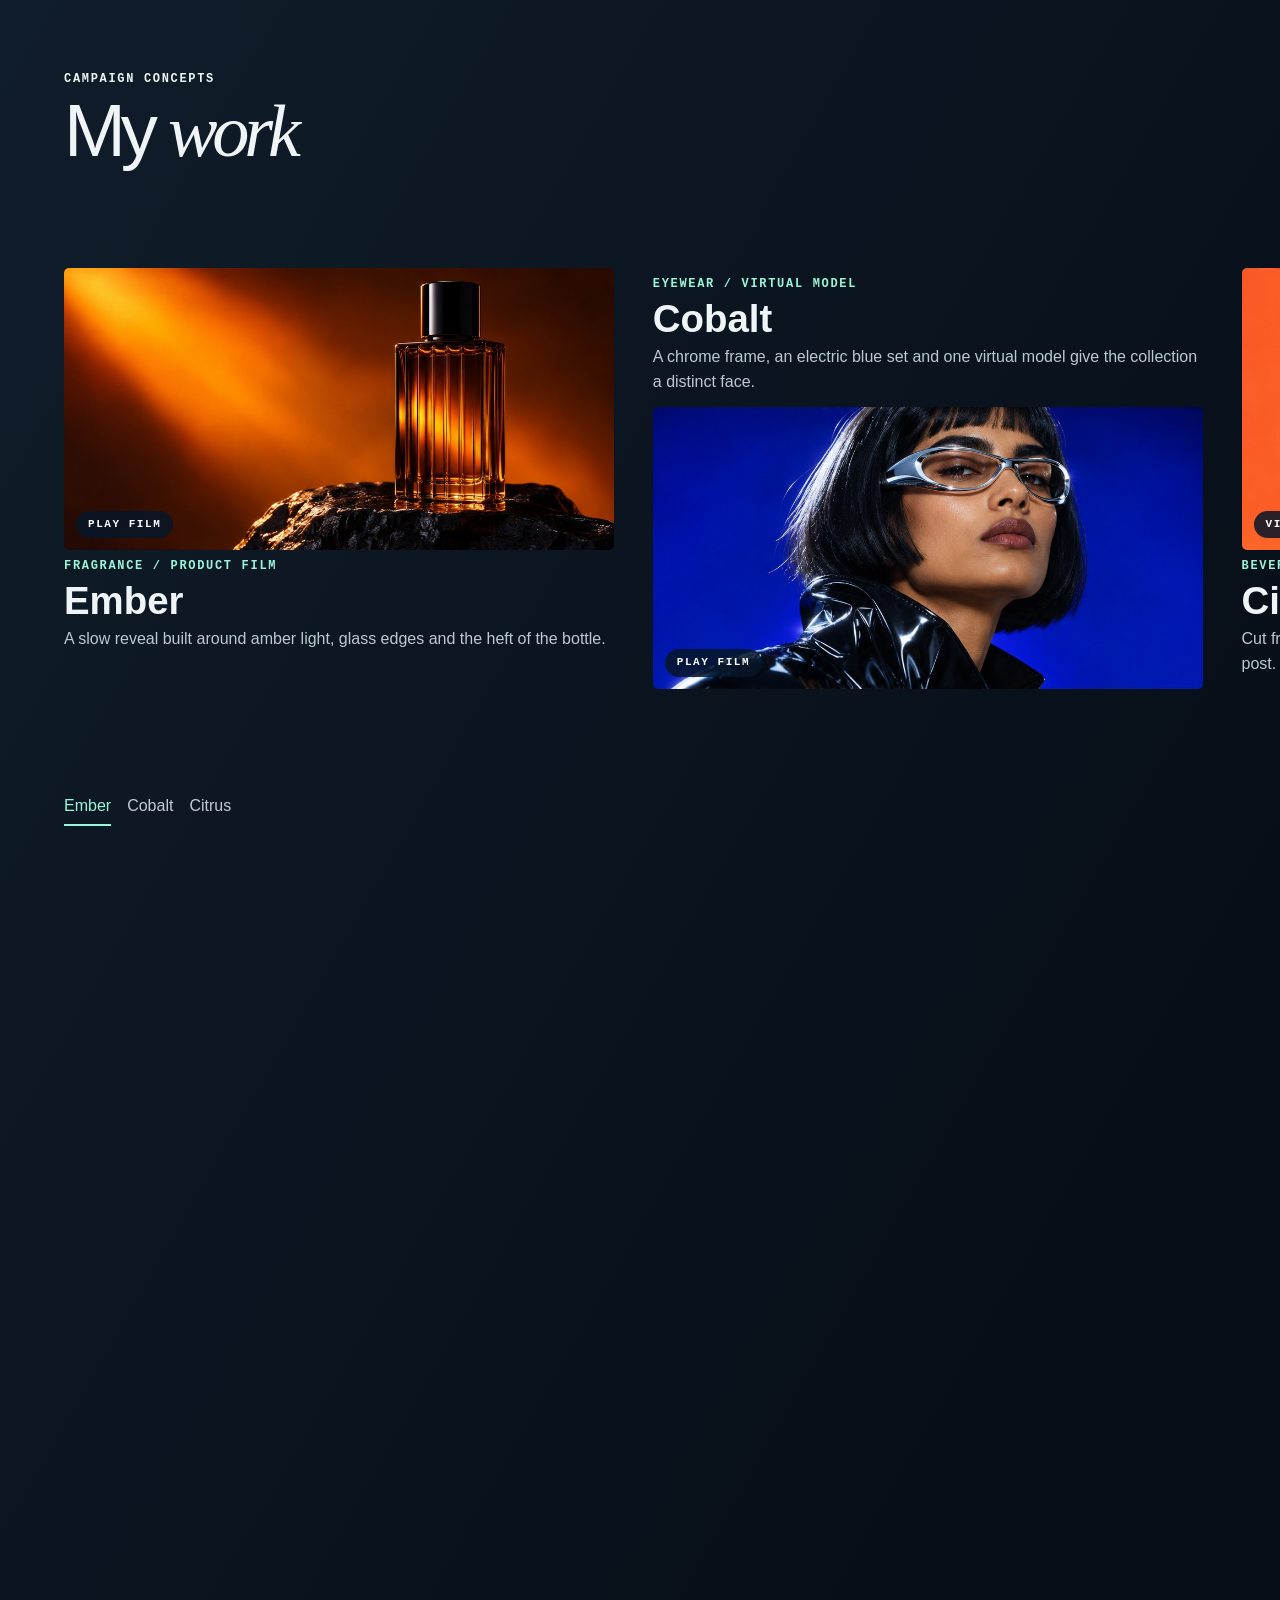
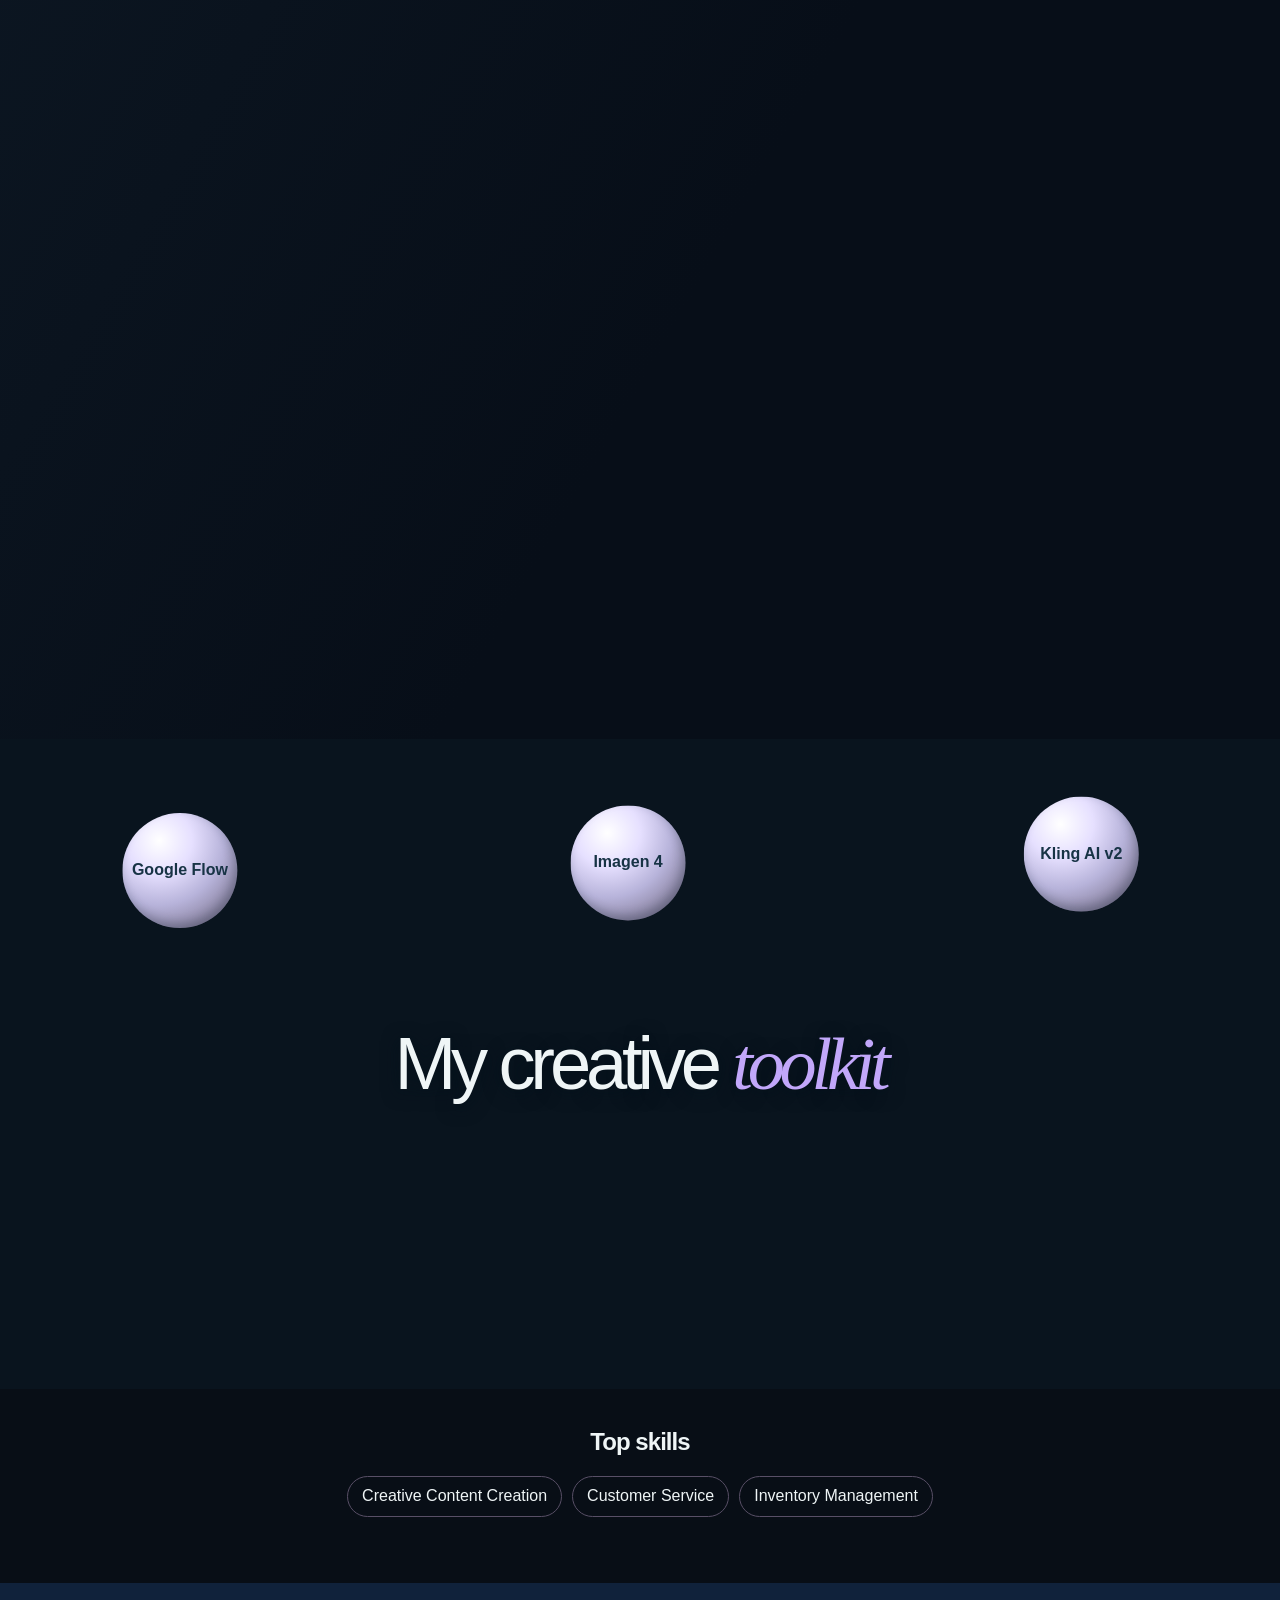
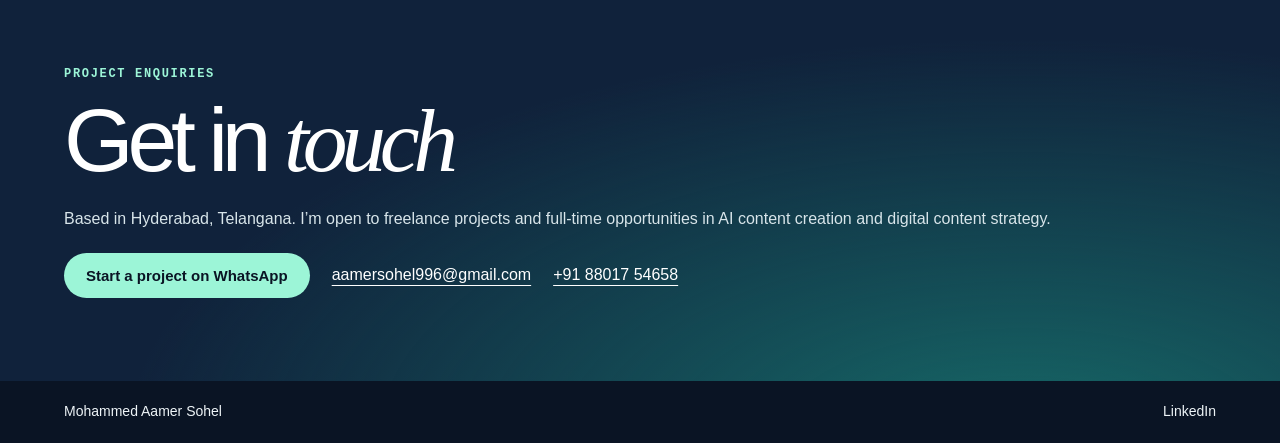
==== commit ee4e2554: "Build career timeline and toolkit from Aamer's LinkedIn profile and update client contacts" ====
--- a/studio/index.html
+++ b/studio/index.html
@@ -1,17 +1,26 @@
 <!doctype html>
-<html lang="en"><head><meta charset="utf-8"><meta name="viewport" content="width=device-width, initial-scale=1"><meta name="theme-color" content="#0b1323"><title>Mohammed Aamer Sohel - AI Films & Social Strategy</title><meta name="description" content="AI campaign films, virtual model editorials and social media strategy for brands. Explore concepts and work with Mohammed Aamer Sohel."><meta property="og:title" content="Aamer Sohel - AI Films & Social Strategy"><meta property="og:description" content="Explore AI fashion editorials, product films and social campaign concepts."><link rel="icon" href="assets/as-icon.svg"><link rel="stylesheet" href="style.css?v=9"></head>
-<body><div class="intro-slate" aria-hidden="true"><img src="assets/aamer-sohel.svg" alt=""></div><header><div class="shell nav"><a class="brand" href="#top" aria-label="Aamer Sohel home"><img src="assets/aamer-sohel.svg" alt="Aamer Sohel"></a><nav aria-label="Main navigation"><a href="#work">Work</a><a href="#services">Services</a><a href="#about">About</a></nav><a class="navcta" href="#contact">Get in touch</a></div></header>
+<html lang="en"><head><meta charset="utf-8"><meta name="viewport" content="width=device-width, initial-scale=1"><meta name="theme-color" content="#0b1323"><title>Mohammed Aamer Sohel - AI Films & Social Strategy</title><meta name="description" content="Mohammed Aamer Sohel, AI Content Creator at Navodhan Educational Technologies Pvt Ltd. Explore AI imagery, short-form films, career experience and freelance services."><meta property="og:title" content="Aamer Sohel - AI Films & Social Strategy"><meta property="og:description" content="Explore AI fashion editorials, product films and social campaign concepts."><link rel="icon" href="assets/as-icon.svg"><link rel="stylesheet" href="style.css?v=10"></head>
+<body><div class="intro-slate" aria-hidden="true"><span>AI films &nbsp; / &nbsp; Virtual models &nbsp; / &nbsp; Social strategy</span><img src="assets/aamer-sohel.svg" alt=""></div><header><div class="shell nav"><a class="brand" href="#top" aria-label="Aamer Sohel home"><img src="assets/aamer-sohel.svg" alt="Aamer Sohel"></a><a class="header-mail" href="mailto:aamersohel996@gmail.com">aamersohel996@gmail.com</a><nav aria-label="Main navigation"><a href="#about">About</a><a href="#career">Career</a><a href="#work">Work</a></nav><a class="navcta" href="#contact">Get in touch</a></div></header><aside class="profile-rail" aria-label="Professional links"><a aria-label="LinkedIn profile" href="https://www.linkedin.com/in/mohammedaamersohel/" target="_blank" rel="noopener">in</a><a aria-label="Email Aamer" href="mailto:aamersohel996@gmail.com">@</a></aside>
 <main id="top"><div class="opening"><span class="scene-anchor" id="about"></span><span class="scene-anchor" id="services"></span><section class="stage" aria-labelledby="stage-title">
   <div class="stage-light" aria-hidden="true"></div>
   <div class="character"><img class="portrait-fallback" src="assets/filmmaker.jpg" alt="Aamer at his editing desk wearing teal glasses" fetchpriority="high"><canvas aria-hidden="true"></canvas></div>
   <div class="stage-copy shell">
     <div class="stage-name"><span class="overline">Hello, I'm</span><h1 id="stage-title">Aamer<br>Sohel</h1></div>
-    <div class="stage-role"><span class="overline">What I do</span><div class="role-window" aria-hidden="true"><span id="role-text">AI filmmaker</span></div><span class="sr-only">AI filmmaker, virtual model director and social strategist.</span></div>
+    <div class="stage-role"><span class="overline">What I do</span><div class="role-window" aria-hidden="true"><span id="role-text">AI content creator</span></div><span class="sr-only">AI content creator, filmmaker and social strategist.</span></div>
   </div>
-  <section class="scene-about scene-panel" aria-labelledby="about-title" inert><div class="kicker">ABOUT ME</div><h2 id="about-title">Mohammed<br><em>Aamer Sohel</em></h2><p>I work where filmmaking meets social strategy. For a product launch, I start with what a viewer should notice in the first frame. That choice shapes the model, the light, the edit and the cutdowns a brand can test across its channels.</p><a class="inline" href="https://www.linkedin.com/in/mohammedaamersohel/" target="_blank" rel="noopener">View my LinkedIn profile</a></section><section class="scene-services scene-panel" inert aria-labelledby="service-title"><div class="kicker">SERVICES</div><h2 id="service-title">What I <em>do</em></h2><div class="offering-list"><div><h3>AI video production</h3><p>Concept, storyboard and a finished short film, with vertical edits and opening hooks for social.</p></div><div><h3>Virtual model campaigns</h3><p>AI model direction, styling and campaign imagery for fashion, beauty and lifestyle brands.</p></div><div><h3>Social growth strategy</h3><p>Audience positioning, content pillars and a posting plan, with creative tests guided by watch time, saves and enquiries.</p></div></div></section><div class="stage-foot shell"><a class="stage-work" href="#about">About me <span aria-hidden="true">↓</span></a></div>
+  <section class="scene-about scene-panel" aria-labelledby="about-title" inert><div class="kicker">ABOUT ME</div><h2 id="about-title">Mohammed<br><em>Aamer Sohel</em></h2><p>I’m an AI Content Creator at Navodhan Educational Technologies Pvt Ltd, based in Greater Hyderabad. I turn concepts into realistic images and short films for Instagram and TikTok. Before moving into content full-time, I learned to coordinate with customers and solve day-to-day problems in my family’s business.</p><a class="inline" href="https://www.linkedin.com/in/mohammedaamersohel/" target="_blank" rel="noopener">LinkedIn profile</a></section><section class="scene-services scene-panel" inert aria-labelledby="service-title"><div class="kicker">SERVICES</div><h2 id="service-title">What I <em>do</em></h2><div class="offering-list"><div><h3>AI video production</h3><p>I develop the concept, iterate on scenes in Google Flow and Kling AI, and deliver short-form cuts for social.</p></div><div><h3>Virtual model campaigns</h3><p>I use Imagen 4 to build realistic imagery and a consistent visual identity across a recurring series.</p></div><div><h3>Social growth strategy</h3><p>I research trends and hashtags, plan the content calendar and use post-level analytics to adjust format and timing.</p></div></div></section><div class="stage-foot shell"><a class="stage-work" href="#about">About me <span aria-hidden="true">↓</span></a></div>
 </section></div>
-<section class="process shell" id="process"><h2>How I build a <em>campaign</em></h2><ol><li><strong>Find the hook</strong><p>Define the audience and choose what the viewer should notice in the opening frame.</p></li><li><strong>Direct the shoot</strong><p>Shape the storyboard, lighting and virtual model around the product.</p></li><li><strong>Cut for social</strong><p>Edit the film into platform-ready cuts and test which opening earns attention.</p></li></ol></section><section class="work-reel" id="work"><div class="pinned-work"><div class="shell"><div class="kicker">CAMPAIGN CONCEPTS</div><h2>My <em>work</em></h2></div><div class="track-window"><div class="project-track"><article><button class="thumb" data-film="ember" aria-label="Play Ember fragrance film"><img src="assets/ember.jpg" alt="Amber fragrance bottle lit against dark stone"><span class="pill">PLAY FILM</span></button><div class="meta">FRAGRANCE / PRODUCT FILM</div><h3>Ember</h3><p>A slow reveal built around amber light, glass edges and the heft of the bottle.</p></article><article><button class="thumb" data-film="cobalt" aria-label="Play Cobalt fashion film"><img src="assets/cobalt.jpg" alt="Virtual fashion model in sculptural chrome eyewear"><span class="pill">PLAY FILM</span></button><div class="meta">EYEWEAR / VIRTUAL MODEL</div><h3>Cobalt</h3><p>A chrome frame, an electric blue set and one virtual model give the collection a distinct face.</p></article><article><button class="thumb" data-film="citrus" aria-label="View Citrus campaign still"><img src="assets/citrus.jpg" alt="Tangerine beverage can with fresh blood orange slices"><span class="pill">VIEW STILL</span></button><div class="meta">BEVERAGE / CAMPAIGN STILL</div><h3>Citrus</h3><p>Cut fruit and a saturated orange palette put flavour at the centre of a launch post.</p></article></div></div><nav class="project-nav shell" aria-label="Choose a campaign"><button type="button" data-project="0">Ember</button><button type="button" data-project="1">Cobalt</button><button type="button" data-project="2">Citrus</button></nav></div></section><section class="formats" aria-labelledby="format-title"><h2 id="format-title">Campaign <em>formats</em></h2><div class="orbs"><span>Film</span><span>Reels</span><span>Stills</span><span>Editorial</span><span>Social</span><span>AI models</span></div></section>
+<section class="career shell" id="career"><h2>Career &amp;<br><em>experience</em></h2>
+<ol class="career-list">
+<li><div class="period">Oct 2026 – Present</div><div><h3>AI Content Creator</h3><p class="employer">Navodhan Educational Technologies Pvt Ltd</p><p class="place">Kerala, India</p></div></li>
+<li><div class="period">Jan 2026 – Aug 2026</div><div><h3>AI Content Creator</h3><p class="employer">NovaX Hong Kong</p><p class="place">Remote freelance · Hyderabad, Telangana, India</p><p>I produced realistic AI imagery and short videos for Instagram-first influencer and brand campaigns. I worked directly with clients, taking each piece from concept through revision while keeping the visual identity consistent across the series.</p><p>I used Google Flow, Imagen 4 and Kling AI v2, researched hashtags and trends for the content calendar, and tracked individual posts to refine the format and publishing time.</p></div></li>
+<li><div class="period">May 2023 – Dec 2025</div><div><h3>Operations &amp; Business Support</h3><p class="employer">RS Traders Steel &amp; Cement</p><p class="place">Hyderabad, Telangana, India</p><p>I supported daily operations at SK Steel &amp; Cement, helping customers compare steel and cement brands and coordinating with vendors to keep stock available. I maintained digital records and tracked orders. During this period I taught myself AI content generation.</p></div></li>
+</ol>
+<details class="academic"><summary>Education <span>3 qualifications</span></summary>
+<ul><li><strong>Don Bosco Degree College</strong><p>Bachelor’s degree in Electronics</p><small>Apr 2019 – Apr 2023</small></li>
+<li><strong>Sri Gayatri Junior College</strong><p>Intermediate, MPC (Mathematics, Physics and Chemistry)</p><small>Jun 2015 – Jun 2017</small></li>
+<li><strong>Vijetha High School</strong><p>SSC (Secondary School Certificate), General Studies</p><small>Apr 2002 – Apr 2015</small></li></ul></details></section><section class="work-reel" id="work"><div class="pinned-work"><div class="shell"><div class="kicker">CAMPAIGN CONCEPTS</div><h2>My <em>work</em></h2></div><div class="track-window"><div class="project-track"><article><button class="thumb" data-film="ember" aria-label="Play Ember fragrance film"><img src="assets/ember.jpg" alt="Amber fragrance bottle lit against dark stone"><span class="pill">PLAY FILM</span></button><div class="meta">FRAGRANCE / PRODUCT FILM</div><h3>Ember</h3><p>A slow reveal built around amber light, glass edges and the heft of the bottle.</p></article><article><button class="thumb" data-film="cobalt" aria-label="Play Cobalt fashion film"><img src="assets/cobalt.jpg" alt="Virtual fashion model in sculptural chrome eyewear"><span class="pill">PLAY FILM</span></button><div class="meta">EYEWEAR / VIRTUAL MODEL</div><h3>Cobalt</h3><p>A chrome frame, an electric blue set and one virtual model give the collection a distinct face.</p></article><article><button class="thumb" data-film="citrus" aria-label="View Citrus campaign still"><img src="assets/citrus.jpg" alt="Tangerine beverage can with fresh blood orange slices"><span class="pill">VIEW STILL</span></button><div class="meta">BEVERAGE / CAMPAIGN STILL</div><h3>Citrus</h3><p>Cut fruit and a saturated orange palette put flavour at the centre of a launch post.</p></article></div></div><nav class="project-nav shell" aria-label="Choose a campaign"><button type="button" data-project="0">Ember</button><button type="button" data-project="1">Cobalt</button><button type="button" data-project="2">Citrus</button></nav></div></section><section class="formats" aria-labelledby="format-title"><h2 id="format-title">My creative <em>toolkit</em></h2><div class="orbs"><span>Google Flow</span><span>Imagen 4</span><span>Kling AI v2</span></div></section>
 
-<section class="contact" id="contact"><div class="shell"><div class="kicker"><i></i> PROJECT ENQUIRIES</div><h2>What are you<br><em>launching?</em></h2><p>Send me your product, launch date and the audience you want to reach.</p><div class="contacts"><a class="darkbutton" href="https://wa.me/919492718006?text=Hi%20Aamer%2C%20I%27d%20like%20to%20discuss%20a%20brand%20project." target="_blank" rel="noopener">Start a project on WhatsApp</a><a class="call" href="mailto:itsaamersohel@gmail.com">itsaamersohel@gmail.com</a><a class="call" href="tel:+919492718006">+91 94927 18006</a></div></div></section>
+<section class="profile-skills shell"><h2>Top skills</h2><ul><li>Creative Content Creation</li><li>Customer Service</li><li>Inventory Management</li></ul></section><section class="contact" id="contact"><div class="shell"><div class="kicker"><i></i> PROJECT ENQUIRIES</div><h2>Get in <em>touch</em></h2><p>Based in Hyderabad, Telangana. I’m open to freelance projects and full-time opportunities in AI content creation and digital content strategy.</p><div class="contacts"><a class="darkbutton" href="https://wa.me/918801754658?text=Hi%20Aamer%2C%20I%27d%20like%20to%20discuss%20a%20brand%20project." target="_blank" rel="noopener">Start a project on WhatsApp</a><a class="call" href="mailto:aamersohel996@gmail.com">aamersohel996@gmail.com</a><a class="call" href="tel:+918801754658">+91 88017 54658</a></div></div></section>
 </main><footer class="shell"><span>Mohammed Aamer Sohel</span><a href="https://www.linkedin.com/in/mohammedaamersohel/" target="_blank" rel="noopener">LinkedIn</a></footer>
-<dialog id="viewer" aria-labelledby="dialog-title"><div class="dialogbar"><span id="dialog-title"></span><button id="close" aria-label="Close preview">&times;</button></div><div id="media"></div></dialog><script src="character.js?v=9"></script><script src="app.js?v=9"></script></body></html>
+<dialog id="viewer" aria-labelledby="dialog-title"><div class="dialogbar"><span id="dialog-title"></span><button id="close" aria-label="Close preview">&times;</button></div><div id="media"></div></dialog><script src="character.js?v=10"></script><script src="app.js?v=10"></script></body></html>
--- a/studio/style.css
+++ b/studio/style.css
@@ -95,3 +95,37 @@
 @media(max-width:700px){.process{display:block}.process ol{margin-top:28px}.scene-services{bottom:9%}.scene-services h2{margin-bottom:5px}.offering-list>div{padding:6px 0}.offering-list p{line-height:1.34;font-size:14px}.project-track article{flex-basis:82vw;width:82vw}.stage .character{inset:0 0 auto;height:61%;translate:calc(-16vw*var(--turn,0)) calc(-9svh*var(--turn,0))}.project-track p{font-size:15px}.project-nav{gap:20px}}
 @media(prefers-reduced-motion:reduce){.intro-slate{display:none}}
 .character:not(.ready) img.portrait-fallback{mask-image:linear-gradient(to right,transparent,#000 15%,#000 85%,transparent),linear-gradient(to bottom,#000 80%,transparent);mask-composite:intersect}
+/* Profile, persistent navigation and career chapters */
+html{scroll-padding-top:66px}
+body{--profile-accent:#b9a1ff}
+header{position:sticky;top:0;z-index:8;background:rgba(9,13,22,.94);backdrop-filter:blur(12px)}
+.nav{height:62px}.header-mail{font-size:14px;color:#d8d2e9}.navcta{padding:7px 17px}
+.profile-rail{position:fixed;bottom:9vh;left:14px;z-index:6;display:grid;gap:8px}
+.profile-rail a{display:grid;place-items:center;width:32px;height:32px;border-radius:50%;background:#10151fc9;color:#e4e1f0;border:1px solid #817699;font-weight:700}
+.profile-rail a:hover{border-color:#b9a1ff;color:#d8caff}
+.intro-slate{display:flex;flex-direction:column;justify-content:center;gap:20px;background:#eae7f0;color:#15101f}
+.intro-slate span{font-size:clamp(18px,4.5vw,68px);font-weight:650;letter-spacing:-.055em;white-space:nowrap}
+.intro-slate img{width:145px;filter:brightness(.1)}
+.stage-light{background:radial-gradient(ellipse at 47% 85%,#293547,transparent 42%),radial-gradient(ellipse at 78% 45%,#201632,transparent 58%),#080b12}
+.career{padding:clamp(58px,8vw,120px) 0;max-width:1120px}
+.career h2{font:500 clamp(46px,6.2vw,88px)/.94 'Segoe UI',Arial,sans-serif;text-align:center;letter-spacing:-.07em;margin-bottom:clamp(38px,6vw,84px)}
+.career h2 em,.formats h2 em{color:#c2a7fa}
+.career-list,.academic ul,.profile-skills ul{padding:0;margin:0;list-style:none}
+.career-list>li{display:grid;grid-template-columns:30% 1fr;gap:7%;position:relative}
+.career-list>li:before{content:'';position:absolute;top:0;bottom:0;left:32%;width:1px;background:linear-gradient(#786888,#b999ee,#786888)}
+.career-list>li:after{content:'';position:absolute;left:calc(32% - 4px);top:25px;width:9px;height:9px;border-radius:50%;background:#d2b6ff;box-shadow:0 0 11px #bc90ff6b}
+.period{color:#dbc9ff;text-align:right;font:500 clamp(17px,2vw,29px)/1.22 Georgia,serif;padding-top:15px}
+.career-list>li>div:last-child{padding:10px 0 32px;border-bottom:1px solid #383844}
+.career-list h3{font:600 clamp(23px,2.8vw,40px)/1.14 'Segoe UI',Arial,sans-serif;letter-spacing:-.045em}
+.career-list p{color:#c4c8d2;margin-top:12px;max-width:690px}
+.career-list .employer{color:#f0eaf7;font-size:18px;margin-top:4px}.career-list .place{color:#acafbb;font-size:14px;margin-top:2px}
+.academic{margin:36px 0 0 37%;border-bottom:1px solid #494251}
+.academic summary{cursor:pointer;font-size:24px;padding:8px 0 15px}.academic summary span{font-size:14px;color:#bbb2c7;margin-left:10px}
+.academic li{padding:12px 0;border-top:1px solid #34313c}.academic strong{font-size:18px}.academic small{color:#c0b2ce}
+.profile-skills{padding:34px 0 66px;text-align:center}.profile-skills h2{font-size:24px;letter-spacing:-.04em}
+.profile-skills ul{display:flex;gap:10px;justify-content:center;flex-wrap:wrap;margin-top:16px}
+.profile-skills li{border:1px solid #584f66;padding:7px 14px;border-radius:35px}
+.orbs span{padding:8px;text-align:center;background:radial-gradient(circle at 32% 24%,white,#e6e0ff 28%,#b7b3da 55%,#89829f 80%,#564e71)}
+@media(min-width:950px){.project-track article{flex-basis:min(43vw,740px);width:min(43vw,740px)}.project-track article:nth-child(2){display:flex;flex-direction:column}.project-track article:nth-child(2) .thumb{order:2;margin-top:12px}.project-track .thumb img{aspect-ratio:1.95}.project-track{gap:3vw}}
+@media(max-width:900px){.header-mail,.profile-rail{display:none}}
+@media(max-width:650px){html{scroll-padding-top:54px}.nav{height:52px}.career h2{text-align:left}.career-list>li{display:block;padding-left:20px}.career-list>li:before,.career-list>li:after{left:0}.career-list>li:after{left:-4px;top:21px}.period{text-align:left;font-size:17px}.career-list>li>div:last-child{padding:6px 0 22px}.academic{margin-left:0}.profile-skills li{font-size:14px}.scene-about p{font-size:14px;line-height:1.44}.scene-about h2{font-size:32px}.career-list .employer{font-size:16px}}
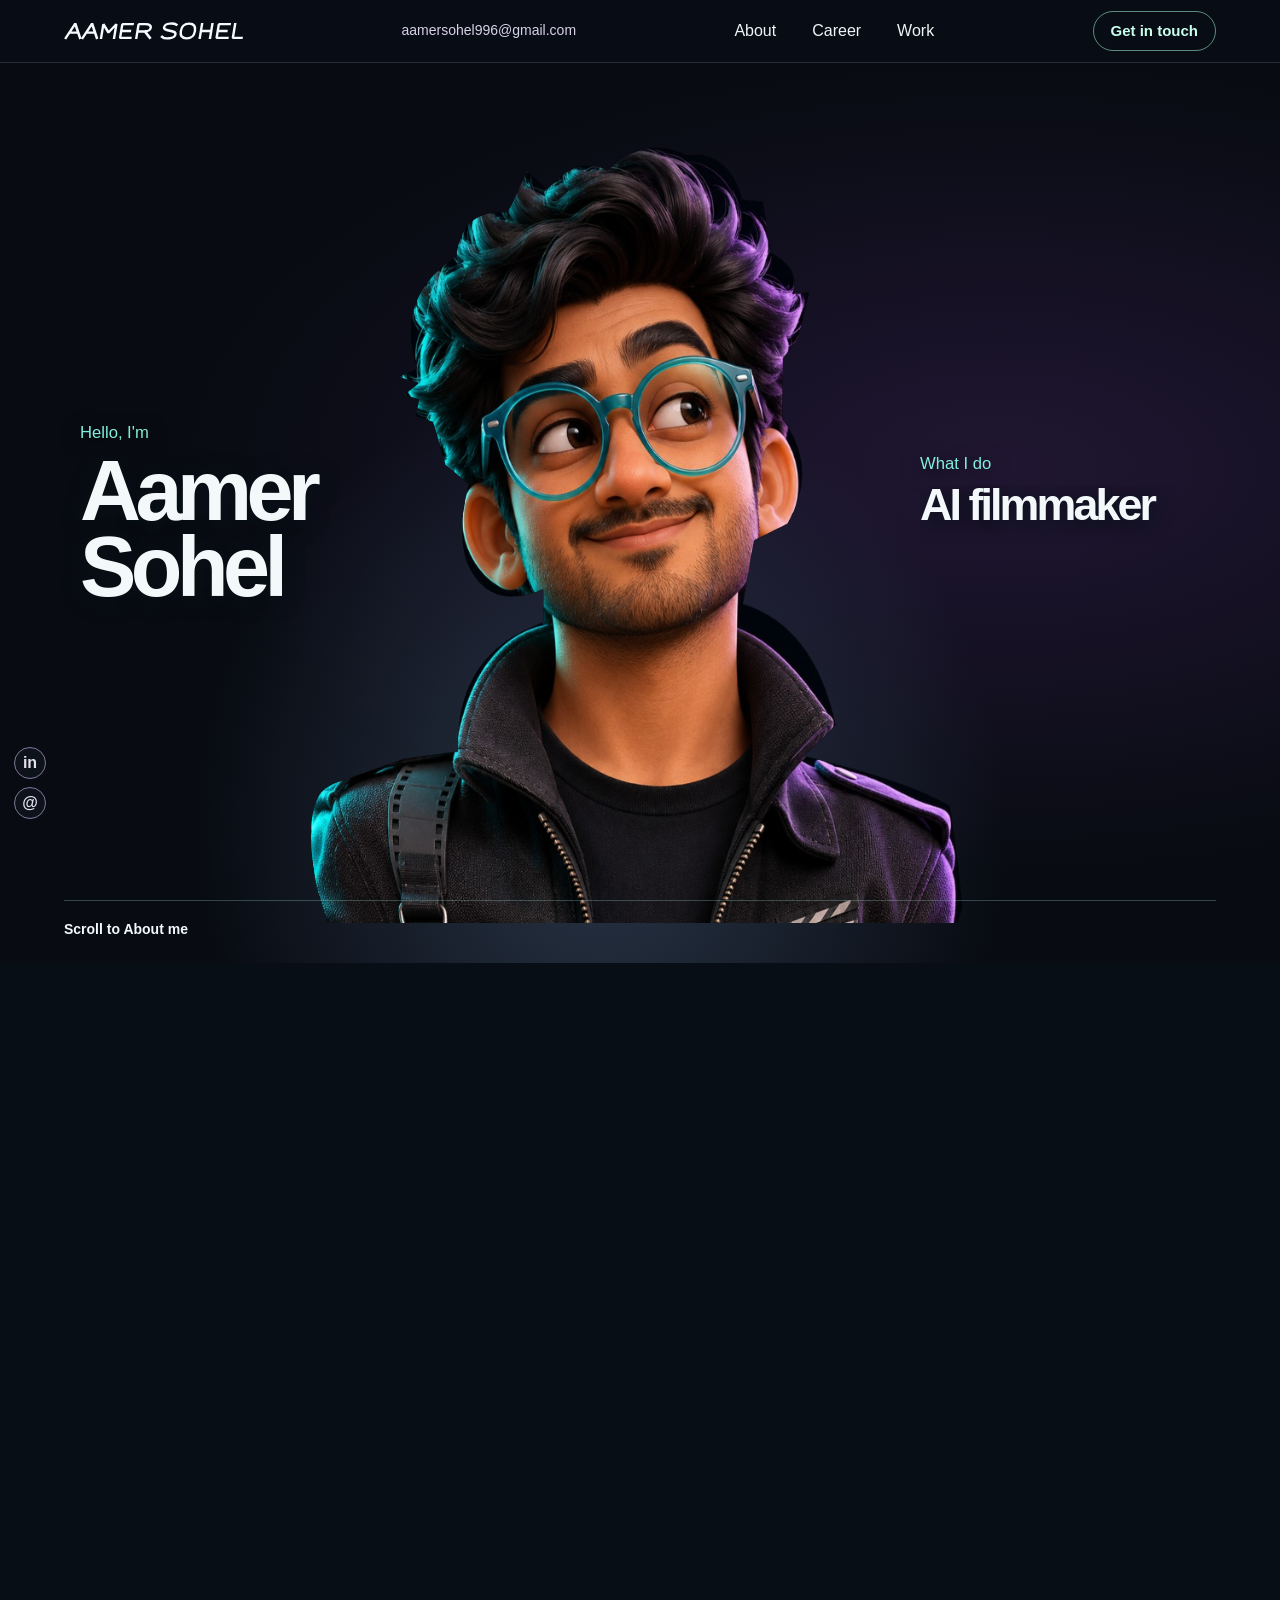
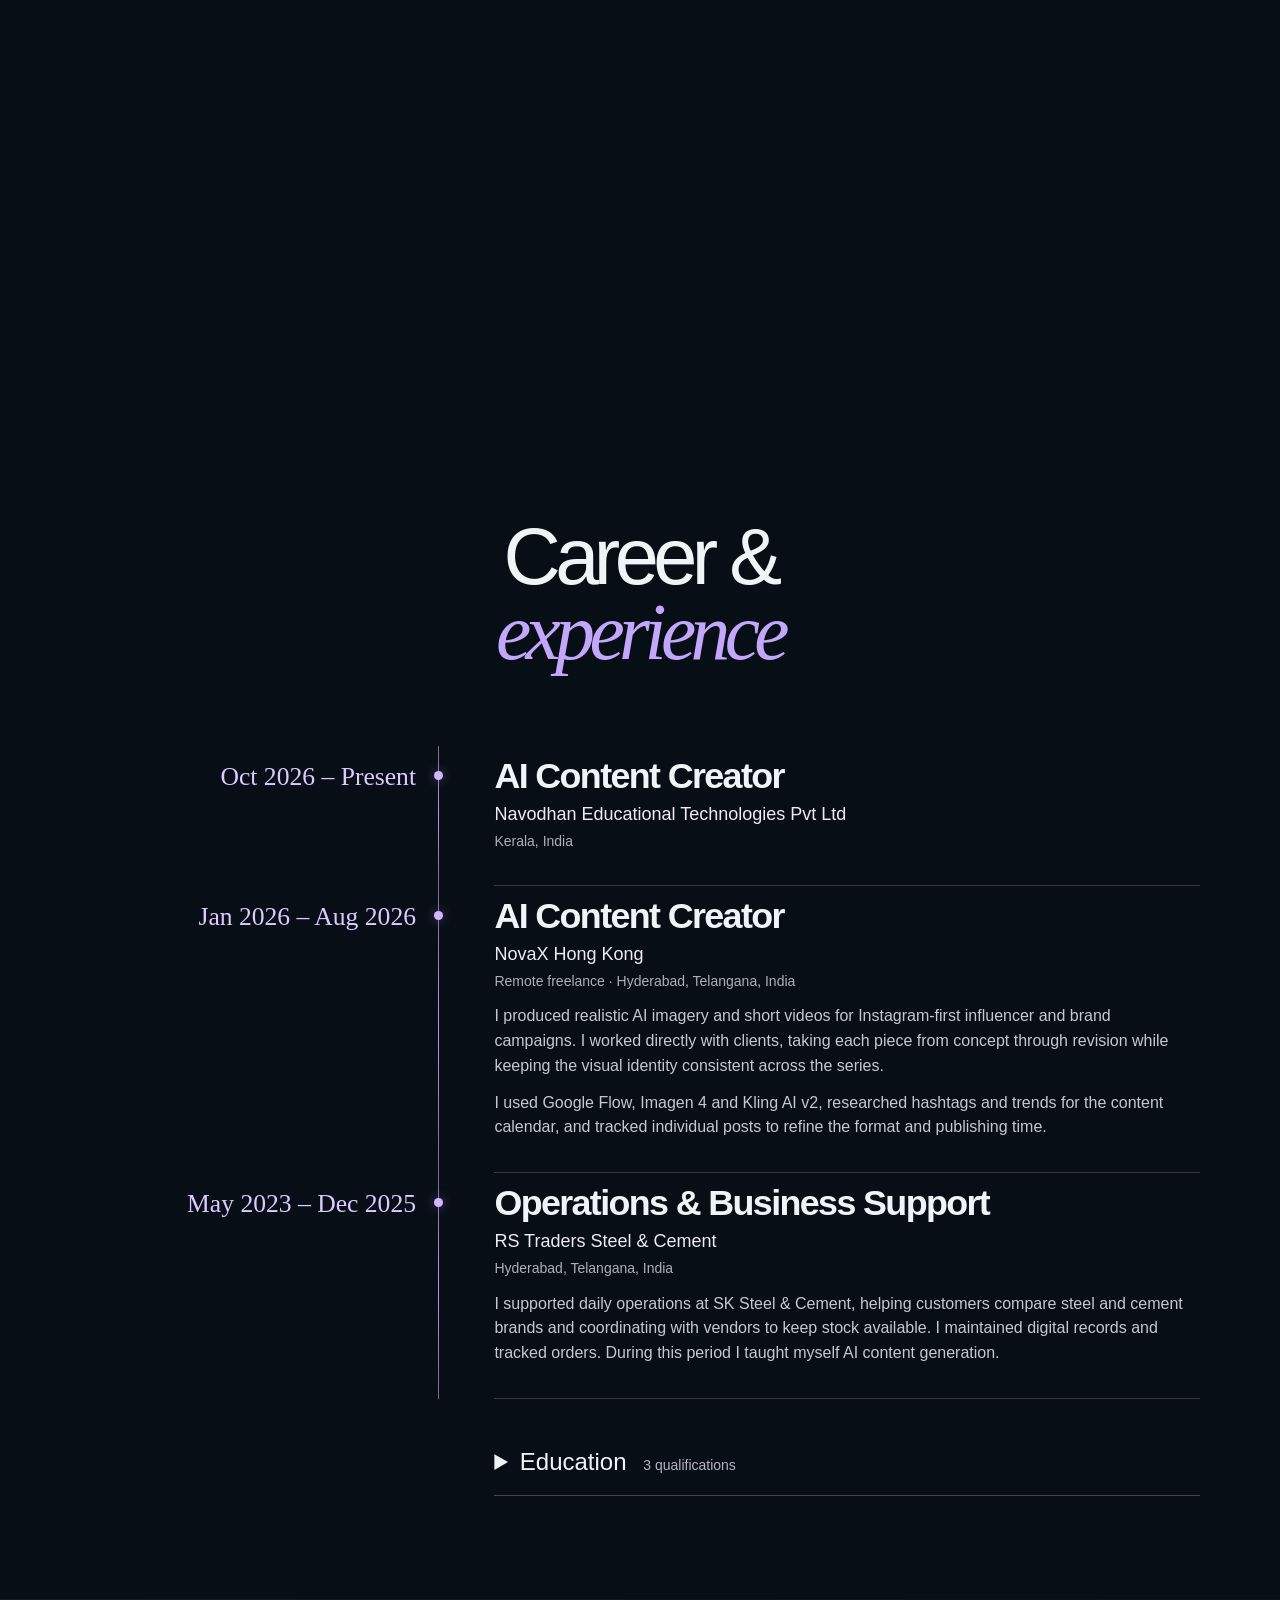
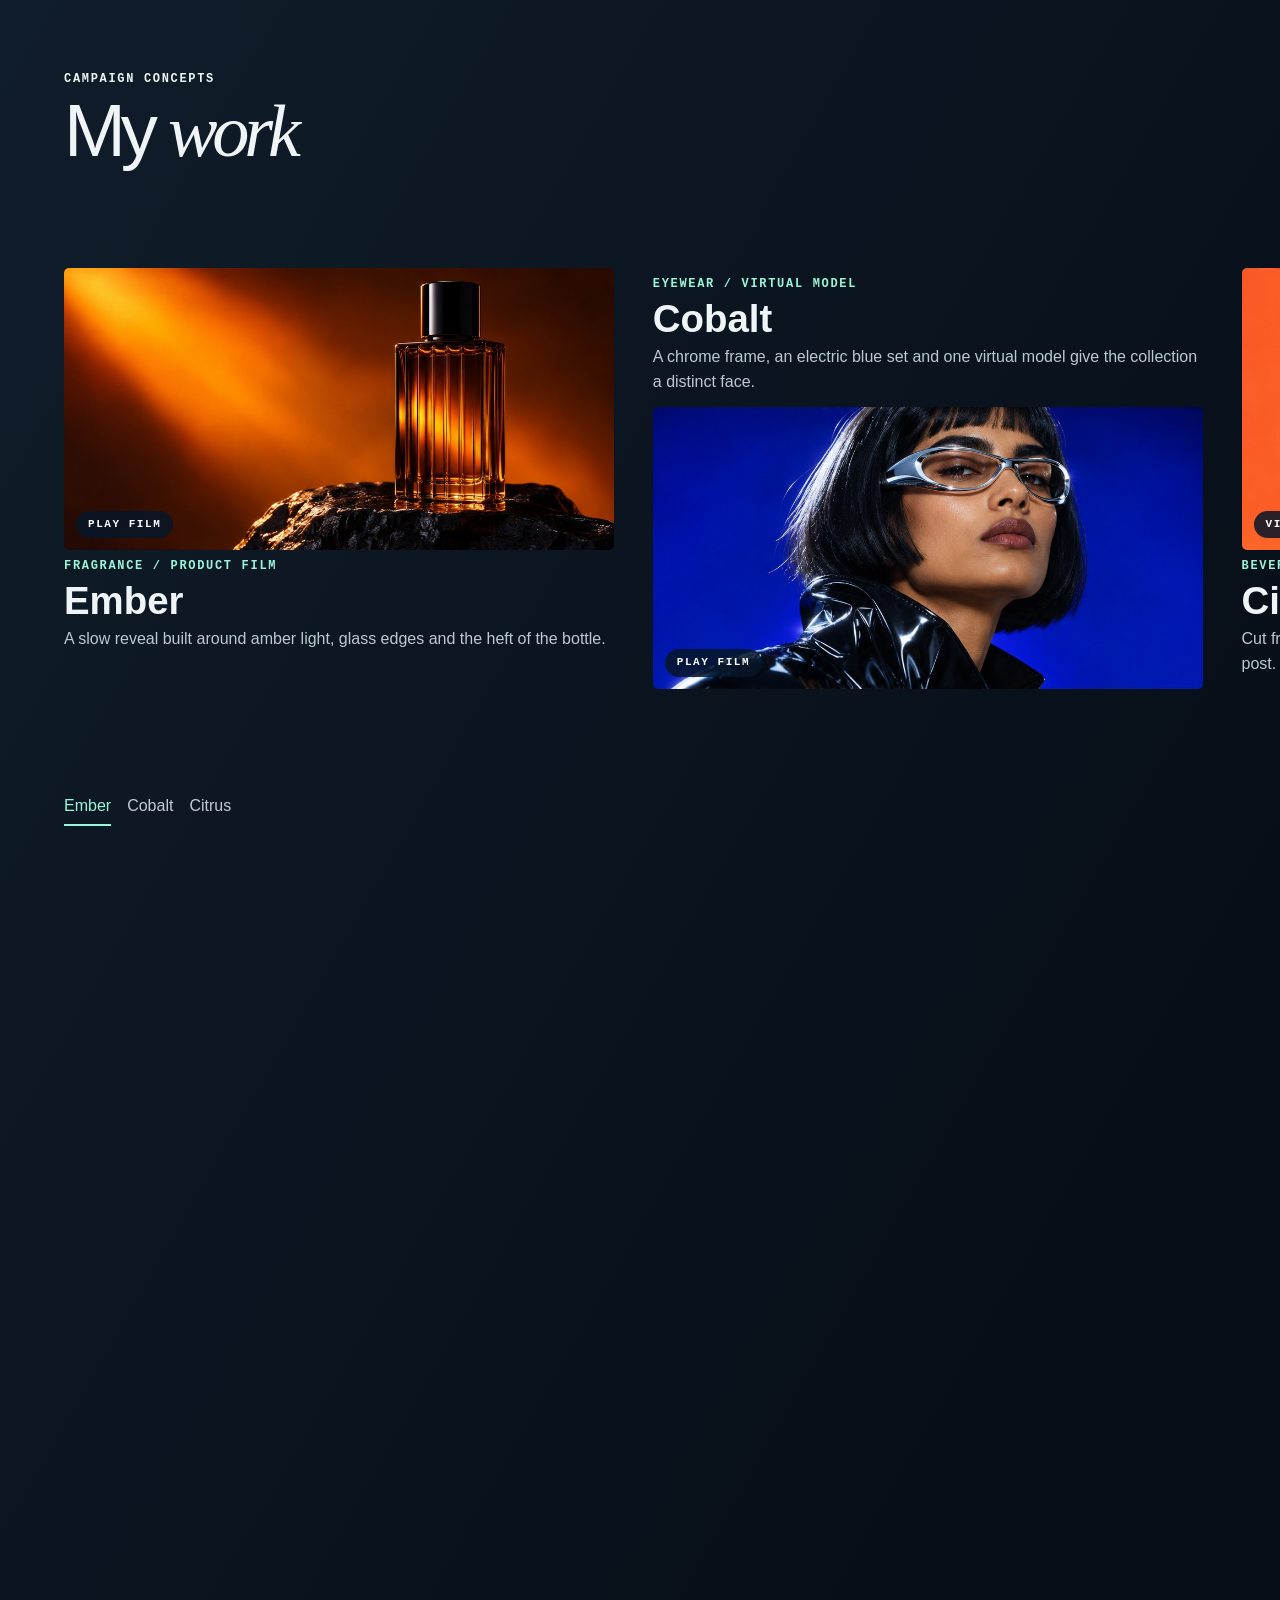
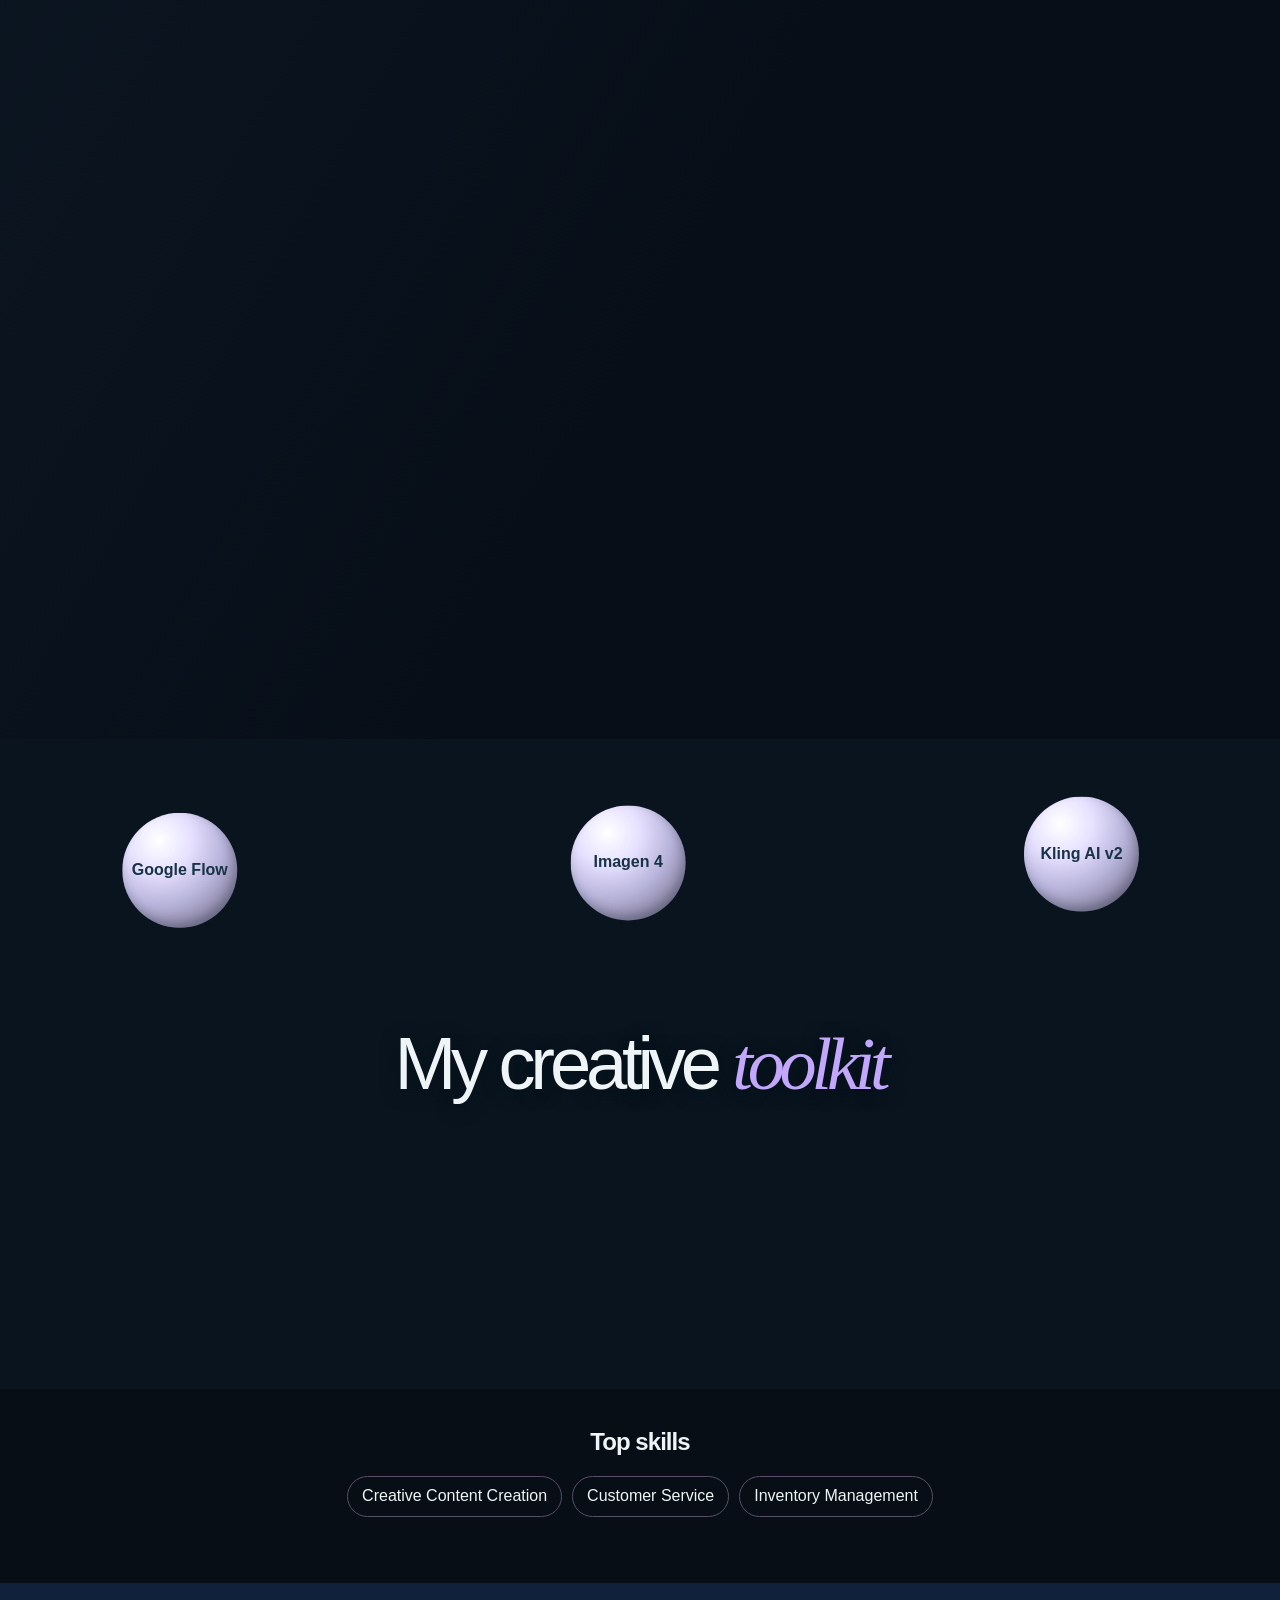
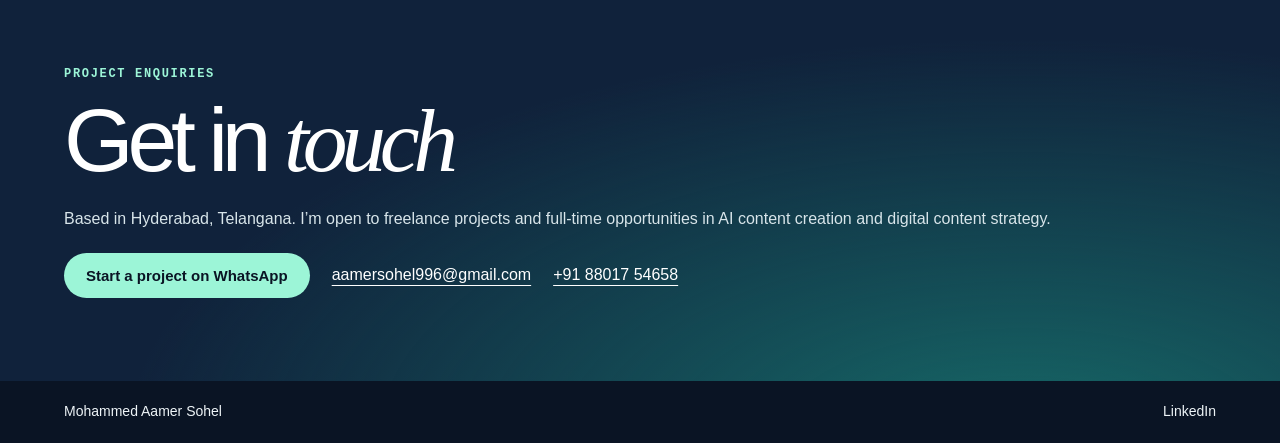
==== commit 8103ddcc: "Prevent intro from obscuring the portfolio when motion is disabled or an anchor is opened" ====
--- a/studio/index.html
+++ b/studio/index.html
@@ -1,6 +1,17 @@
 <!doctype html>
-<html lang="en"><head><meta charset="utf-8"><meta name="viewport" content="width=device-width, initial-scale=1"><meta name="theme-color" content="#0b1323"><title>Mohammed Aamer Sohel - AI Films & Social Strategy</title><meta name="description" content="Mohammed Aamer Sohel, AI Content Creator at Navodhan Educational Technologies Pvt Ltd. Explore AI imagery, short-form films, career experience and freelance services."><meta property="og:title" content="Aamer Sohel - AI Films & Social Strategy"><meta property="og:description" content="Explore AI fashion editorials, product films and social campaign concepts."><link rel="icon" href="assets/as-icon.svg"><link rel="stylesheet" href="style.css?v=10"></head>
-<body><div class="intro-slate" aria-hidden="true"><span>AI films &nbsp; / &nbsp; Virtual models &nbsp; / &nbsp; Social strategy</span><img src="assets/aamer-sohel.svg" alt=""></div><header><div class="shell nav"><a class="brand" href="#top" aria-label="Aamer Sohel home"><img src="assets/aamer-sohel.svg" alt="Aamer Sohel"></a><a class="header-mail" href="mailto:aamersohel996@gmail.com">aamersohel996@gmail.com</a><nav aria-label="Main navigation"><a href="#about">About</a><a href="#career">Career</a><a href="#work">Work</a></nav><a class="navcta" href="#contact">Get in touch</a></div></header><aside class="profile-rail" aria-label="Professional links"><a aria-label="LinkedIn profile" href="https://www.linkedin.com/in/mohammedaamersohel/" target="_blank" rel="noopener">in</a><a aria-label="Email Aamer" href="mailto:aamersohel996@gmail.com">@</a></aside>
+<html lang="en"><head><meta charset="utf-8"><meta name="viewport" content="width=device-width, initial-scale=1"><meta name="theme-color" content="#0b1323"><title>Mohammed Aamer Sohel - AI Films & Social Strategy</title><meta name="description" content="Mohammed Aamer Sohel, AI Content Creator at Navodhan Educational Technologies Pvt Ltd. Explore AI imagery, short-form films, career experience and freelance services."><meta property="og:title" content="Aamer Sohel - AI Films & Social Strategy"><meta property="og:description" content="Explore AI fashion editorials, product films and social campaign concepts."><link rel="icon" href="assets/as-icon.svg"><link rel="stylesheet" href="style.css?v=11"></head>
+<body><template id="intro-template"><div class="intro-slate" aria-hidden="true"><span>AI films &nbsp; / &nbsp; Virtual models &nbsp; / &nbsp; Social strategy</span><img src="assets/aamer-sohel.svg" alt=""></div></template><script>
+(() => {
+  const template = document.getElementById('intro-template');
+  if (location.hash && location.hash !== '#top') return;
+  if (!matchMedia('(prefers-reduced-motion: no-preference)').matches) return;
+  const slate = template.content.firstElementChild.cloneNode(true);
+  const dismiss = () => slate.remove();
+  slate.addEventListener('animationend', dismiss, {once: true});
+  window.setTimeout(dismiss, 1000);
+  template.after(slate);
+})();
+</script><header><div class="shell nav"><a class="brand" href="#top" aria-label="Aamer Sohel home"><img src="assets/aamer-sohel.svg" alt="Aamer Sohel"></a><a class="header-mail" href="mailto:aamersohel996@gmail.com">aamersohel996@gmail.com</a><nav aria-label="Main navigation"><a href="#about">About</a><a href="#career">Career</a><a href="#work">Work</a></nav><a class="navcta" href="#contact">Get in touch</a></div></header><aside class="profile-rail" aria-label="Professional links"><a aria-label="LinkedIn profile" href="https://www.linkedin.com/in/mohammedaamersohel/" target="_blank" rel="noopener">in</a><a aria-label="Email Aamer" href="mailto:aamersohel996@gmail.com">@</a></aside>
 <main id="top"><div class="opening"><span class="scene-anchor" id="about"></span><span class="scene-anchor" id="services"></span><section class="stage" aria-labelledby="stage-title">
   <div class="stage-light" aria-hidden="true"></div>
   <div class="character"><img class="portrait-fallback" src="assets/filmmaker.jpg" alt="Aamer at his editing desk wearing teal glasses" fetchpriority="high"><canvas aria-hidden="true"></canvas></div>
--- a/studio/style.css
+++ b/studio/style.css
@@ -1,131 +1,134 @@
 *{box-sizing:border-box}html{scroll-behavior:smooth}body{--ink:#0a1424;--pearl:#eef4f7;--mint:#9cf5d7;margin:0;background:var(--ink);color:var(--pearl);font:16px/1.55 'Segoe UI',Arial,sans-serif}a{color:inherit;text-decoration:none}button{font:inherit;cursor:pointer}button,a{-webkit-tap-highlight-color:transparent}button:focus-visible,a:focus-visible{outline:3px solid #58d9ff;outline-offset:4px}.shell{width:min(1380px,90%);margin:auto}header{background:#0a1424;border-bottom:1px solid #ffffff20}.nav,nav,.contacts,.sectionhead,footer,.dialogbar,.choices,.reel-strip{display:flex;align-items:center}.nav{height:74px;justify-content:space-between}.brand{display:flex}.brand img{width:clamp(150px,14vw,210px)}nav{gap:36px}nav a:hover,.inline:hover,footer a:hover{color:#42bea2}.navcta,.primary,.darkbutton{border-radius:100px;padding:11px 22px;display:inline-flex;align-items:center;justify-content:center;gap:11px;font-weight:600;font-size:15px}.navcta{border:1px solid #9ff4d48c;color:#c9ffed}.navcta:hover{background:#203647}.hero{position:relative;isolation:isolate;overflow:hidden;background:#0b1636}.backdrops,.shot,.hero:after{position:absolute;inset:0;z-index:-1}.shot{opacity:0;transition:opacity .65s,transform 1.4s;transform:scale(1.035);background-position:70% 35%;background-size:cover}.shot.active{opacity:1;transform:scale(1)}[data-scene=cobalt]{background-image:url(assets/cobalt.jpg)}[data-scene=ember]{background-image:url(assets/ember.jpg)}[data-scene=citrus]{background-image:url(assets/citrus.jpg)}.hero:after{content:"";background:linear-gradient(90deg,#071226fa 0%,#0b1732dc 26%,#0c173c35 56%,transparent 76%),linear-gradient(0deg,#06112cf5 0%,transparent 37%)}.hero-content{min-height:clamp(530px,46vw,690px);display:flex;flex-direction:column;justify-content:space-between;padding-block:clamp(45px,5.2vw,85px) 24px}.kicker,.meta,.reel-label,.pill{font:650 12px/1.4 Consolas,'Courier New',monospace;letter-spacing:.14em}.intro .kicker,.reel-label{color:var(--mint)}h1,h2,h3,p{margin:0}.intro{animation:enter .75s ease-out both}.intro h1{font:600 clamp(80px,8.5vw,150px)/.78 'Segoe UI',Arial,sans-serif;letter-spacing:-.082em;margin:26px 0}.intro h1 em{font-family:Georgia,serif;font-weight:400;letter-spacing:-.085em}.intro p{max-width:335px;color:#eff5fb;font-size:18px;text-wrap:pretty}.primary{margin:22px 0;background:var(--mint);border:0;color:var(--ink)}.primary:hover,.darkbutton:hover{background:white}.triangle{width:0;height:0;border-top:5px solid transparent;border-bottom:5px solid transparent;border-left:8px solid currentColor}.still .triangle{width:11px;height:9px;border:1px solid}.reel-strip{border-top:1px solid #ffffff52;justify-content:space-between;gap:20px;padding-top:15px}.reel-label{color:#e1e9f4}.choices{gap:9px}.choices button{display:flex;align-items:center;gap:10px;border:1px solid #ffffff40;background:#0b183bbb;color:#fff;padding:5px 12px 5px 5px;border-radius:4px}.choices img{width:52px;height:32px;object-fit:cover;border-radius:2px}.choices button[aria-pressed=true]{border-color:var(--mint);color:var(--mint)}.work,.about,.services,.contact{padding-block:clamp(58px,6.5vw,105px)}body:has(.work){background:#edf2f5;color:var(--ink)}header,.hero,footer,dialog{color:var(--pearl)}.sectionhead{justify-content:space-between;align-items:end;gap:28px;margin-bottom:31px}.sectionhead p{max-width:330px;color:#455366}.work h2,.services h2,.contact h2,.about h2{font-size:clamp(45px,5.2vw,88px);font-weight:540;line-height:1.02;letter-spacing:-.07em;margin-top:12px}h2 em{font-family:Georgia,serif;font-weight:400}.gallery{display:grid;grid-template-columns:1.15fr 1fr 1fr;gap:22px}.thumb{position:relative;display:block;width:100%;padding:0;border:0;overflow:hidden;background:#14253b;border-radius:5px}.thumb img{display:block;width:100%;aspect-ratio:1.6;object-fit:cover;transition:transform .55s}.thumb:hover img{transform:scale(1.055)}.pill{position:absolute;bottom:12px;left:12px;border-radius:30px;background:#071629d9;color:white;padding:6px 12px;font-size:11px}.meta{color:#536276;margin-top:17px}.gallery h3,.rows h3{font-size:clamp(25px,2.3vw,34px);font-weight:560;letter-spacing:-.05em}.gallery p,.rows p,.about p{color:#465569;line-height:1.7}.services{background:#102139;color:var(--pearl)}.services .kicker,.contact .kicker{color:var(--mint)}.services-grid,.about{display:grid;grid-template-columns:.85fr 1.15fr;gap:8%;align-items:start}.rows>div{padding:15px 0 22px;border-top:1px solid #506078}.rows p{color:#ccd9e4}.about{align-items:center}.signature{display:grid;place-items:center;aspect-ratio:1.7;background:linear-gradient(140deg,#173063,#124752 65%,#186559);border-radius:5px}.signature img{width:80%}.about h2{font-size:clamp(34px,3.7vw,61px);margin-bottom:17px}.inline,.call{display:inline-block;text-decoration:underline;text-underline-offset:5px}.inline{margin-top:18px}.contact{color:#fff;background:radial-gradient(ellipse at 80% 115%,#166867,transparent 62%),#10223b}.contact h2{font-size:clamp(59px,7vw,110px)}.contact p{margin:21px 0;color:#d8e5ea}.contacts{flex-wrap:wrap;gap:22px}.darkbutton{color:var(--ink);background:var(--mint)}footer.shell{width:100%;background:var(--ink);padding:20px 5%;justify-content:space-between;font-size:14px}dialog{width:min(880px,94vw);background:var(--ink);padding:0;border:1px solid #587080;border-radius:7px}dialog::backdrop{background:#040b17e6}.dialogbar{justify-content:space-between;padding:8px 15px}.dialogbar button{border:0;background:transparent;color:white;font-size:24px}#media img,#media video{width:100%;max-height:74vh;object-fit:contain;display:block}@keyframes enter{from{transform:translateY(15px);opacity:0}to{transform:translateY(0);opacity:1}}@media(max-width:850px){.hero-content{min-height:525px}.gallery{gap:12px}.sectionhead{align-items:start;flex-direction:column;gap:12px}.sectionhead p{max-width:none}.shot{background-position:60% center}}@media(max-width:660px){.shell{width:89%}.nav{height:64px}.nav nav{display:none}.navcta{padding:8px 16px}.hero-content{min-height:560px;padding-top:55px}.shot{background-position:62% center}.hero:after{background:linear-gradient(90deg,#0b1739ba,transparent 95%),linear-gradient(0deg,#07132bf7 0%,#09163283 50%,transparent 90%)}.intro p{font-size:16px;max-width:265px}.intro h1{font-size:85px}.intro .kicker{font-size:10px}.reel-strip{align-items:start;gap:9px;flex-direction:column}.choices{width:100%}.choices button{flex:1;gap:5px;padding:4px;font-size:13px}.choices img{width:32px;height:26px}.gallery,.services-grid,.about{grid-template-columns:1fr;gap:30px}.gallery{gap:38px}.thumb img{aspect-ratio:1.9}.signature{aspect-ratio:2.5}.contact .contacts{align-items:flex-start;flex-direction:column}.sectionhead{margin-bottom:22px}}@media(prefers-reduced-motion:reduce){*,*::before,*::after{animation:none!important;transition:none!important;scroll-behavior:auto!important}}
-.stage{position:relative;isolation:isolate;overflow:hidden;background:#080e16;color:#f3f8fa;height:clamp(550px,73vh,790px);min-height:550px}
-.stage-light{position:absolute;inset:0;z-index:-2;background:radial-gradient(ellipse at 47% 86%,#19565c 0,transparent 42%),radial-gradient(ellipse at 75% 12%,#241b39 0,transparent 47%)}
-.character{position:absolute;z-index:-1;inset:0;display:flex;justify-content:center;align-items:flex-end;perspective:850px;pointer-events:none}
-.character :is(img,canvas){height:98%;width:min(54%,680px);object-fit:cover;object-position:50% 29%;transform:translate3d(var(--mx,0px),var(--my,0px),0) rotateY(var(--tilt,0deg));transition:transform .45s ease-out;mask-image:linear-gradient(90deg,transparent,#000 16%,#000 83%,transparent),linear-gradient(0deg,transparent,#000 15%,#000 87%,transparent);mask-composite:intersect}
-.stage-copy{height:100%;display:grid;grid-template-columns:1fr 1fr;align-items:center;pointer-events:none}
-.stage-name,.stage-role{animation:stage-in .85s both;text-shadow:0 3px 20px #071318}
-.stage-name{padding-left:2%}.stage-role{justify-self:end;width:46%;min-width:230px}.overline{display:block;color:#82efda;font:500 clamp(15px,1.3vw,22px)/1.4 'Segoe UI',Arial,sans-serif;margin-bottom:10px}
-.stage h1,.role-window{font-weight:550;line-height:.89;letter-spacing:-.065em}.stage h1{font-size:clamp(65px,6.8vw,116px)}.role-window{font-size:clamp(38px,3.9vw,66px);min-height:2em}.role-window span{display:block;text-wrap:balance}.role-window .swap{animation:stage-in .48s both}
-.stage-foot{position:absolute;bottom:0;left:0;right:0;display:flex;justify-content:space-between;align-items:center;border-top:1px solid #9be8df45;padding:18px 0 22px;font-size:14px}.stage-work{display:flex;align-items:center;gap:12px;font-weight:600}.stage-work span{color:#84e8da}.stage-foot button{color:#ccdae1;background:#08151fd9;border:1px solid #51747d;border-radius:30px;padding:5px 13px;font-size:13px}
-.sr-only{position:absolute;width:1px;height:1px;overflow:hidden;clip-path:inset(50%)}.work .gallery article.reveal{animation:stage-in .65s both}.work .gallery article:nth-child(2){animation-delay:.08s}.work .gallery article:nth-child(3){animation-delay:.16s}
-@keyframes stage-in{from{opacity:0;transform:translateY(16px)}to{opacity:1;transform:translateY(0)}}
-@media(max-width:820px){.stage-role{width:60%;min-width:155px}.character :is(img,canvas){width:64%}.stage-name{padding:0}.stage h1{font-size:66px}.role-window{font-size:40px}}
-@media(max-width:600px){.stage{height:clamp(570px,82svh,750px);min-height:570px}.character{bottom:98px;top:0}.character :is(img,canvas){width:100%;height:100%;object-position:center 25%;mask-image:linear-gradient(0deg,transparent,#000 23%,#000 95%,transparent)}.stage-copy{position:absolute;bottom:63px;left:0;right:0;height:auto;align-items:end;gap:12px}.stage-name,.stage-role{text-shadow:0 1px 10px #060c14}.stage-role{width:100%;min-width:0;padding-bottom:2px;text-align:right}.stage h1{font-size:clamp(47px,13vw,69px)}.overline{font-size:14px;margin-bottom:5px}.role-window{font-size:clamp(26px,7vw,37px);line-height:1;min-height:2em}.stage-foot{padding:10px 0}.stage-role .role-window span{margin-left:auto;max-width:190px}}
-@media(prefers-reduced-motion:reduce){.character :is(img,canvas){transform:none}.stage-name,.stage-role,.role-window span,.work .gallery article{animation:none!important}}@keyframes character-breathe{0%,100%{transform:translateY(0) rotate(-.35deg)}50%{transform:translateY(-5px) rotate(.35deg)}}
-.character{animation:character-breathe 5.5s ease-in-out infinite;transform-origin:center 85%}
-.stage.motion-paused .character{animation-play-state:paused}
+.stage{position:relative;isolation:isolate;overflow:hidden;background:#080e16;color:#f3f8fa;height:clamp(550px,73vh,790px);min-height:550px}
+.stage-light{position:absolute;inset:0;z-index:-2;background:radial-gradient(ellipse at 47% 86%,#19565c 0,transparent 42%),radial-gradient(ellipse at 75% 12%,#241b39 0,transparent 47%)}
+.character{position:absolute;z-index:-1;inset:0;display:flex;justify-content:center;align-items:flex-end;perspective:850px;pointer-events:none}
+.character :is(img,canvas){height:98%;width:min(54%,680px);object-fit:cover;object-position:50% 29%;transform:translate3d(var(--mx,0px),var(--my,0px),0) rotateY(var(--tilt,0deg));transition:transform .45s ease-out;mask-image:linear-gradient(90deg,transparent,#000 16%,#000 83%,transparent),linear-gradient(0deg,transparent,#000 15%,#000 87%,transparent);mask-composite:intersect}
+.stage-copy{height:100%;display:grid;grid-template-columns:1fr 1fr;align-items:center;pointer-events:none}
+.stage-name,.stage-role{animation:stage-in .85s both;text-shadow:0 3px 20px #071318}
+.stage-name{padding-left:2%}.stage-role{justify-self:end;width:46%;min-width:230px}.overline{display:block;color:#82efda;font:500 clamp(15px,1.3vw,22px)/1.4 'Segoe UI',Arial,sans-serif;margin-bottom:10px}
+.stage h1,.role-window{font-weight:550;line-height:.89;letter-spacing:-.065em}.stage h1{font-size:clamp(65px,6.8vw,116px)}.role-window{font-size:clamp(38px,3.9vw,66px);min-height:2em}.role-window span{display:block;text-wrap:balance}.role-window .swap{animation:stage-in .48s both}
+.stage-foot{position:absolute;bottom:0;left:0;right:0;display:flex;justify-content:space-between;align-items:center;border-top:1px solid #9be8df45;padding:18px 0 22px;font-size:14px}.stage-work{display:flex;align-items:center;gap:12px;font-weight:600}.stage-work span{color:#84e8da}.stage-foot button{color:#ccdae1;background:#08151fd9;border:1px solid #51747d;border-radius:30px;padding:5px 13px;font-size:13px}
+.sr-only{position:absolute;width:1px;height:1px;overflow:hidden;clip-path:inset(50%)}.work .gallery article.reveal{animation:stage-in .65s both}.work .gallery article:nth-child(2){animation-delay:.08s}.work .gallery article:nth-child(3){animation-delay:.16s}
+@keyframes stage-in{from{opacity:0;transform:translateY(16px)}to{opacity:1;transform:translateY(0)}}
+@media(max-width:820px){.stage-role{width:60%;min-width:155px}.character :is(img,canvas){width:64%}.stage-name{padding:0}.stage h1{font-size:66px}.role-window{font-size:40px}}
+@media(max-width:600px){.stage{height:clamp(570px,82svh,750px);min-height:570px}.character{bottom:98px;top:0}.character :is(img,canvas){width:100%;height:100%;object-position:center 25%;mask-image:linear-gradient(0deg,transparent,#000 23%,#000 95%,transparent)}.stage-copy{position:absolute;bottom:63px;left:0;right:0;height:auto;align-items:end;gap:12px}.stage-name,.stage-role{text-shadow:0 1px 10px #060c14}.stage-role{width:100%;min-width:0;padding-bottom:2px;text-align:right}.stage h1{font-size:clamp(47px,13vw,69px)}.overline{font-size:14px;margin-bottom:5px}.role-window{font-size:clamp(26px,7vw,37px);line-height:1;min-height:2em}.stage-foot{padding:10px 0}.stage-role .role-window span{margin-left:auto;max-width:190px}}
+@media(prefers-reduced-motion:reduce){.character :is(img,canvas){transform:none}.stage-name,.stage-role,.role-window span,.work .gallery article{animation:none!important}}@keyframes character-breathe{0%,100%{transform:translateY(0) rotate(-.35deg)}50%{transform:translateY(-5px) rotate(.35deg)}}
+.character{animation:character-breathe 5.5s ease-in-out infinite;transform-origin:center 85%}
+.stage.motion-paused .character{animation-play-state:paused}
 @media(prefers-reduced-motion:reduce){.character{animation:none}}
-.character{animation:none}
-.character canvas{display:none}
-.character.ready canvas{display:block}
-.character.ready img{position:absolute;opacity:0;pointer-events:none}
-.role-window{overflow:hidden}
-.role-window .swap{animation:role-roll .52s cubic-bezier(.22,.7,.2,1) both}
-@keyframes role-roll{from{transform:translateY(.85em);opacity:0;color:#82efda}to{transform:translateY(0);opacity:1}}.character.ready.spatial canvas:not(.head-surface){display:none}
-.stage-role{min-width:min(29vw,360px)}
+.character{animation:none}
+.character canvas{display:none}
+.character.ready canvas{display:block}
+.character.ready img{position:absolute;opacity:0;pointer-events:none}
+.role-window{overflow:hidden}
+.role-window .swap{animation:role-roll .52s cubic-bezier(.22,.7,.2,1) both}
+@keyframes role-roll{from{transform:translateY(.85em);opacity:0;color:#82efda}to{transform:translateY(0);opacity:1}}.character.ready.spatial canvas:not(.head-surface){display:none}
+.stage-role{min-width:min(29vw,360px)}
 @media(max-width:600px){.stage-role{min-width:0}}
-.character :is(img,canvas){width:min(56%,700px);height:100%;object-fit:contain;mask-image:none;transform:none}
-.stage-light{background:radial-gradient(ellipse at 49% 86%,#164349,transparent 48%),radial-gradient(ellipse at 74% 17%,#201b30,transparent 48%)}
-.stage-copy{width:min(1120px,90%)}
-.stage-name{padding-left:0}.stage h1{font-size:clamp(56px,6.6vw,100px)}
-.stage-role{min-width:0;width:50%}.role-window{font-size:clamp(30px,3.5vw,55px)}
+.character :is(img,canvas){width:min(56%,700px);height:100%;object-fit:contain;mask-image:none;transform:none}
+.stage-light{background:radial-gradient(ellipse at 49% 86%,#164349,transparent 48%),radial-gradient(ellipse at 74% 17%,#201b30,transparent 48%)}
+.stage-copy{width:min(1120px,90%)}
+.stage-name{padding-left:0}.stage h1{font-size:clamp(56px,6.6vw,100px)}
+.stage-role{min-width:0;width:50%}.role-window{font-size:clamp(30px,3.5vw,55px)}
 @media(max-width:600px){.character :is(img,canvas){width:100%;height:100%}.stage-role{width:100%}.role-window{font-size:clamp(24px,7vw,39px)}.stage h1{font-size:clamp(47px,13vw,69px)}}
-.opening{position:relative;background:#080e16}
-.opening-film{display:none}
-@media(min-width:821px){
-.opening{height:150svh;min-height:930px}
-.opening .stage{position:sticky;top:0;height:100svh;min-height:560px}
-.stage-copy{opacity:clamp(0,calc(1 - var(--reel-turn,0)*2.4),1)}
-.character{translate:calc(var(--reel-turn,0)*-20vw) 0;scale:calc(1 - var(--reel-turn,0)*.13)}
-.opening-film:not([hidden]){position:absolute;display:block;right:8%;top:50%;width:38%;transform:translateY(calc(-40% - var(--reel-turn,0)*10%));opacity:clamp(0,calc((var(--reel-turn,0) - .48)*2.7),1);border:1px solid #ffffff48;border-radius:6px;overflow:hidden;background:#0a1726}
-.opening-film img{width:100%;aspect-ratio:2;object-fit:cover;display:block}
-.opening-film>div{padding:18px 22px;display:grid;grid-template-columns:1fr auto;align-items:center}
-.opening-film span{grid-column:1/-1;color:#9cf5d7;font:12px Consolas,monospace;letter-spacing:.12em}
-.opening-film strong{font:italic 36px Georgia,serif}
-.opening-film button{color:#c9ffed;border:1px solid #6ca99c;background:#132837;border-radius:30px;padding:9px 14px}
+.opening{position:relative;background:#080e16}
+.opening-film{display:none}
+@media(min-width:821px){
+.opening{height:150svh;min-height:930px}
+.opening .stage{position:sticky;top:0;height:100svh;min-height:560px}
+.stage-copy{opacity:clamp(0,calc(1 - var(--reel-turn,0)*2.4),1)}
+.character{translate:calc(var(--reel-turn,0)*-20vw) 0;scale:calc(1 - var(--reel-turn,0)*.13)}
+.opening-film:not([hidden]){position:absolute;display:block;right:8%;top:50%;width:38%;transform:translateY(calc(-40% - var(--reel-turn,0)*10%));opacity:clamp(0,calc((var(--reel-turn,0) - .48)*2.7),1);border:1px solid #ffffff48;border-radius:6px;overflow:hidden;background:#0a1726}
+.opening-film img{width:100%;aspect-ratio:2;object-fit:cover;display:block}
+.opening-film>div{padding:18px 22px;display:grid;grid-template-columns:1fr auto;align-items:center}
+.opening-film span{grid-column:1/-1;color:#9cf5d7;font:12px Consolas,monospace;letter-spacing:.12em}
+.opening-film strong{font:italic 36px Georgia,serif}
+.opening-film button{color:#c9ffed;border:1px solid #6ca99c;background:#132837;border-radius:30px;padding:9px 14px}
 }
-.opening{height:540svh;min-height:0;position:relative;background:#080e16}
-.opening .stage{position:sticky;top:0;height:100svh;min-height:0}
-.scene-anchor{position:absolute;left:0;width:1px;height:1px}
-.scene-anchor#about{top:calc(22% - 22svh)}.scene-anchor#work{top:calc(50% - 50svh)}.scene-anchor#cobalt{top:calc(70% - 70svh)}.scene-anchor#citrus{top:calc(89% - 89svh)}
-.stage .character{inset:0;align-items:center;translate:calc(var(--turn,0)*-23vw) 0;scale:1}
-.stage .character :is(canvas,img){width:min(70vw,91svh);height:min(70vw,91svh);object-fit:contain}
-.stage .stage-copy{opacity:var(--intro-opacity,1)}
-.scene-panel{position:absolute;top:48%;right:6%;width:min(41%,590px);transform:translateY(-50%);z-index:2}
-.scene-panel[inert]{pointer-events:none;visibility:hidden}
-.scene-about{opacity:var(--about-opacity,0)}.scene-work{opacity:var(--work-opacity,0)}
-.scene-panel h2{font:500 clamp(36px,4.4vw,76px)/1 'Segoe UI',Arial,sans-serif;letter-spacing:-.065em;margin:10px 0 18px}
-.scene-panel h2 em{font-family:Georgia,serif;font-weight:400}
-.scene-panel .kicker,.scene-panel .meta{color:#9cf5d7}.scene-panel p{color:#d3e2e1;font-size:clamp(15px,1.25vw,20px);line-height:1.58}
-.scene-panel .thumb img{aspect-ratio:2.35;object-fit:cover;max-height:26svh}
-.screening article[hidden]{display:none}.screening .meta{margin-top:12px}.screening h3{font-size:clamp(22px,2.3vw,32px);letter-spacing:-.055em}
-.film-links{gap:18px;margin-top:14px;display:flex}.film-links a{font-size:14px;color:#c4d6d9;border-bottom:2px solid transparent}.film-links [aria-current=true]{color:#9cf5d7;border-color:currentColor}
-.stage-foot{z-index:3;pointer-events:none}.stage-work{pointer-events:auto}
-@media(max-width:700px){
-.opening{height:520svh}.stage .character{inset:1% 0 auto;height:62%;translate:calc(-16vw*var(--turn,0)) calc(-10svh*var(--turn,0))}
-.stage .character :is(canvas,img){width:min(95vw,60svh);height:min(95vw,60svh)}
-.stage .stage-copy{position:absolute;top:auto;bottom:12%;height:auto;align-items:center}
-.scene-panel{top:auto;bottom:10%;left:7%;width:86%;transform:none}
-.scene-panel h2{font-size:clamp(31px,7.2vw,44px);margin:5px 0 10px}
-.scene-panel .thumb img{aspect-ratio:3.1;max-height:17svh}.scene-panel p{font-size:15px}.scene-panel .meta{font-size:10px;margin-top:7px}
-.scene-work h3{font-size:22px}.film-links{margin-top:6px}.scene-work .screening p{font-size:14px;line-height:1.4}
-}
+.opening{height:540svh;min-height:0;position:relative;background:#080e16}
+.opening .stage{position:sticky;top:0;height:100svh;min-height:0}
+.scene-anchor{position:absolute;left:0;width:1px;height:1px}
+.scene-anchor#about{top:calc(22% - 22svh)}.scene-anchor#work{top:calc(50% - 50svh)}.scene-anchor#cobalt{top:calc(70% - 70svh)}.scene-anchor#citrus{top:calc(89% - 89svh)}
+.stage .character{inset:0;align-items:center;translate:calc(var(--turn,0)*-23vw) 0;scale:1}
+.stage .character :is(canvas,img){width:min(70vw,91svh);height:min(70vw,91svh);object-fit:contain}
+.stage .stage-copy{opacity:var(--intro-opacity,1)}
+.scene-panel{position:absolute;top:48%;right:6%;width:min(41%,590px);transform:translateY(-50%);z-index:2}
+.scene-panel[inert]{pointer-events:none;visibility:hidden}
+.scene-about{opacity:var(--about-opacity,0)}.scene-work{opacity:var(--work-opacity,0)}
+.scene-panel h2{font:500 clamp(36px,4.4vw,76px)/1 'Segoe UI',Arial,sans-serif;letter-spacing:-.065em;margin:10px 0 18px}
+.scene-panel h2 em{font-family:Georgia,serif;font-weight:400}
+.scene-panel .kicker,.scene-panel .meta{color:#9cf5d7}.scene-panel p{color:#d3e2e1;font-size:clamp(15px,1.25vw,20px);line-height:1.58}
+.scene-panel .thumb img{aspect-ratio:2.35;object-fit:cover;max-height:26svh}
+.screening article[hidden]{display:none}.screening .meta{margin-top:12px}.screening h3{font-size:clamp(22px,2.3vw,32px);letter-spacing:-.055em}
+.film-links{gap:18px;margin-top:14px;display:flex}.film-links a{font-size:14px;color:#c4d6d9;border-bottom:2px solid transparent}.film-links [aria-current=true]{color:#9cf5d7;border-color:currentColor}
+.stage-foot{z-index:3;pointer-events:none}.stage-work{pointer-events:auto}
+@media(max-width:700px){
+.opening{height:520svh}.stage .character{inset:1% 0 auto;height:62%;translate:calc(-16vw*var(--turn,0)) calc(-10svh*var(--turn,0))}
+.stage .character :is(canvas,img){width:min(95vw,60svh);height:min(95vw,60svh)}
+.stage .stage-copy{position:absolute;top:auto;bottom:12%;height:auto;align-items:center}
+.scene-panel{top:auto;bottom:10%;left:7%;width:86%;transform:none}
+.scene-panel h2{font-size:clamp(31px,7.2vw,44px);margin:5px 0 10px}
+.scene-panel .thumb img{aspect-ratio:3.1;max-height:17svh}.scene-panel p{font-size:15px}.scene-panel .meta{font-size:10px;margin-top:7px}
+.scene-work h3{font-size:22px}.film-links{margin-top:6px}.scene-work .screening p{font-size:14px;line-height:1.4}
+}
 @media(max-height:530px) and (min-width:701px){.scene-work .screening p{display:none}.scene-panel h2{font-size:30px;margin:4px 0}.scene-work .meta{margin-top:4px}.stage-foot{padding-block:4px}}
-body:has(.work-reel){background:#080e16;color:#eff5f6}
-.intro-slate{position:fixed;inset:0;display:grid;place-items:center;z-index:15;background:#101c2b;pointer-events:none;animation:slate-out .8s ease-in-out forwards}
-.intro-slate img{width:min(55%,430px)}
-@keyframes slate-out{0%,25%{clip-path:inset(0)}100%{clip-path:inset(0 0 100% 0);visibility:hidden}}
-.opening{height:395svh}.scene-anchor#about{top:calc(35% - 35svh)}.scene-anchor#services{top:calc(78% - 78svh)}
-.scene-services{opacity:var(--services-opacity,0)}.offering-list>div{padding:12px 0;border-top:1px solid #385058}
-.offering-list h3{font-size:clamp(17px,1.55vw,25px);font-weight:550;margin:0 0 4px}.offering-list p{font-size:clamp(14px,1.05vw,17px)}
-.process{padding:clamp(70px,11vw,160px) 0;display:grid;grid-template-columns:1fr 1fr;gap:8%}
-.process h2,.work-reel h2,.formats h2{font-size:clamp(44px,5.8vw,86px);font-weight:500;line-height:1;letter-spacing:-.07em;margin:0}
-.process ol{margin:0;padding:0 0 0 22px;border-left:1px solid #6bc7b6;list-style:none}
-.process li{position:relative;padding:10px 0 25px}.process li:before{content:"";position:absolute;left:-27px;top:20px;width:8px;height:8px;border-radius:50%;background:#91f1cf}.process strong{font-size:22px}.process p,.project-track p{color:#bbcad1}
-.work-reel{height:260svh;position:relative;background:linear-gradient(120deg,#101d2a,#070e18 68%)}
-.pinned-work{position:sticky;top:0;height:100svh;overflow:hidden;display:flex;flex-direction:column;justify-content:center;gap:clamp(12px,3vh,32px)}
-.work-reel h2{margin:6px 0 0}.project-track{display:flex;position:relative;gap:5vw;padding:0 5vw;will-change:transform}
-.project-track article{flex:0 0 min(65vw,850px);width:min(65vw,850px)}
-.project-track .thumb img{width:100%;aspect-ratio:2.45;max-height:38svh;object-fit:cover}
-.project-track h3{font-size:clamp(24px,3vw,42px);line-height:1.15;margin:4px 0}.project-track .meta{color:#9cf5d7;margin-top:8px}.project-track p{max-width:580px}
-.project-nav{display:flex;gap:16px}.project-nav button{background:none;color:#bfccd6;border:0;border-bottom:2px solid transparent;padding:5px 0;font:inherit}.project-nav [aria-pressed=true]{color:#9cf5d7;border-color:currentColor}
-.formats{height:min(75svh,650px);min-height:300px;position:relative;overflow:hidden;display:grid;place-items:center;background:#09141e}.formats h2{position:relative;z-index:1;pointer-events:none;text-shadow:0 3px 18px #04111b}
-.orbs{position:absolute;inset:0}.orbs span{position:absolute;top:0;left:0;width:clamp(70px,9vw,130px);aspect-ratio:1;border-radius:50%;display:grid;place-items:center;font-weight:650;color:#173345;background:radial-gradient(circle at 32% 24%,#fff,#b8fff1 25%,#8dc7ce 55%,#367182 78%,#173344);box-shadow:inset -3px -5px 10px #1234;will-change:transform}
-@media(max-width:700px){.process{display:block}.process ol{margin-top:28px}.scene-services{bottom:9%}.scene-services h2{margin-bottom:5px}.offering-list>div{padding:6px 0}.offering-list p{line-height:1.34;font-size:14px}.project-track article{flex-basis:82vw;width:82vw}.stage .character{inset:0 0 auto;height:61%;translate:calc(-16vw*var(--turn,0)) calc(-9svh*var(--turn,0))}.project-track p{font-size:15px}.project-nav{gap:20px}}
+body:has(.work-reel){background:#080e16;color:#eff5f6}
+.intro-slate{position:fixed;inset:0;display:grid;place-items:center;z-index:15;background:#101c2b;pointer-events:none;animation:slate-out .8s ease-in-out forwards}
+.intro-slate img{width:min(55%,430px)}
+@keyframes slate-out{0%,25%{visibility:visible;clip-path:inset(0)}99%{visibility:visible}100%{clip-path:inset(0 0 100% 0);visibility:hidden}}
+.opening{height:395svh}.scene-anchor#about{top:calc(35% - 35svh)}.scene-anchor#services{top:calc(78% - 78svh)}
+.scene-services{opacity:var(--services-opacity,0)}.offering-list>div{padding:12px 0;border-top:1px solid #385058}
+.offering-list h3{font-size:clamp(17px,1.55vw,25px);font-weight:550;margin:0 0 4px}.offering-list p{font-size:clamp(14px,1.05vw,17px)}
+.process{padding:clamp(70px,11vw,160px) 0;display:grid;grid-template-columns:1fr 1fr;gap:8%}
+.process h2,.work-reel h2,.formats h2{font-size:clamp(44px,5.8vw,86px);font-weight:500;line-height:1;letter-spacing:-.07em;margin:0}
+.process ol{margin:0;padding:0 0 0 22px;border-left:1px solid #6bc7b6;list-style:none}
+.process li{position:relative;padding:10px 0 25px}.process li:before{content:"";position:absolute;left:-27px;top:20px;width:8px;height:8px;border-radius:50%;background:#91f1cf}.process strong{font-size:22px}.process p,.project-track p{color:#bbcad1}
+.work-reel{height:260svh;position:relative;background:linear-gradient(120deg,#101d2a,#070e18 68%)}
+.pinned-work{position:sticky;top:0;height:100svh;overflow:hidden;display:flex;flex-direction:column;justify-content:center;gap:clamp(12px,3vh,32px)}
+.work-reel h2{margin:6px 0 0}.project-track{display:flex;position:relative;gap:5vw;padding:0 5vw;will-change:transform}
+.project-track article{flex:0 0 min(65vw,850px);width:min(65vw,850px)}
+.project-track .thumb img{width:100%;aspect-ratio:2.45;max-height:38svh;object-fit:cover}
+.project-track h3{font-size:clamp(24px,3vw,42px);line-height:1.15;margin:4px 0}.project-track .meta{color:#9cf5d7;margin-top:8px}.project-track p{max-width:580px}
+.project-nav{display:flex;gap:16px}.project-nav button{background:none;color:#bfccd6;border:0;border-bottom:2px solid transparent;padding:5px 0;font:inherit}.project-nav [aria-pressed=true]{color:#9cf5d7;border-color:currentColor}
+.formats{height:min(75svh,650px);min-height:300px;position:relative;overflow:hidden;display:grid;place-items:center;background:#09141e}.formats h2{position:relative;z-index:1;pointer-events:none;text-shadow:0 3px 18px #04111b}
+.orbs{position:absolute;inset:0}.orbs span{position:absolute;top:0;left:0;width:clamp(70px,9vw,130px);aspect-ratio:1;border-radius:50%;display:grid;place-items:center;font-weight:650;color:#173345;background:radial-gradient(circle at 32% 24%,#fff,#b8fff1 25%,#8dc7ce 55%,#367182 78%,#173344);box-shadow:inset -3px -5px 10px #1234;will-change:transform}
+@media(max-width:700px){.process{display:block}.process ol{margin-top:28px}.scene-services{bottom:9%}.scene-services h2{margin-bottom:5px}.offering-list>div{padding:6px 0}.offering-list p{line-height:1.34;font-size:14px}.project-track article{flex-basis:82vw;width:82vw}.stage .character{inset:0 0 auto;height:61%;translate:calc(-16vw*var(--turn,0)) calc(-9svh*var(--turn,0))}.project-track p{font-size:15px}.project-nav{gap:20px}}
 @media(prefers-reduced-motion:reduce){.intro-slate{display:none}}
 .character:not(.ready) img.portrait-fallback{mask-image:linear-gradient(to right,transparent,#000 15%,#000 85%,transparent),linear-gradient(to bottom,#000 80%,transparent);mask-composite:intersect}
-/* Profile, persistent navigation and career chapters */
-html{scroll-padding-top:66px}
-body{--profile-accent:#b9a1ff}
-header{position:sticky;top:0;z-index:8;background:rgba(9,13,22,.94);backdrop-filter:blur(12px)}
-.nav{height:62px}.header-mail{font-size:14px;color:#d8d2e9}.navcta{padding:7px 17px}
-.profile-rail{position:fixed;bottom:9vh;left:14px;z-index:6;display:grid;gap:8px}
-.profile-rail a{display:grid;place-items:center;width:32px;height:32px;border-radius:50%;background:#10151fc9;color:#e4e1f0;border:1px solid #817699;font-weight:700}
-.profile-rail a:hover{border-color:#b9a1ff;color:#d8caff}
-.intro-slate{display:flex;flex-direction:column;justify-content:center;gap:20px;background:#eae7f0;color:#15101f}
-.intro-slate span{font-size:clamp(18px,4.5vw,68px);font-weight:650;letter-spacing:-.055em;white-space:nowrap}
-.intro-slate img{width:145px;filter:brightness(.1)}
-.stage-light{background:radial-gradient(ellipse at 47% 85%,#293547,transparent 42%),radial-gradient(ellipse at 78% 45%,#201632,transparent 58%),#080b12}
-.career{padding:clamp(58px,8vw,120px) 0;max-width:1120px}
-.career h2{font:500 clamp(46px,6.2vw,88px)/.94 'Segoe UI',Arial,sans-serif;text-align:center;letter-spacing:-.07em;margin-bottom:clamp(38px,6vw,84px)}
-.career h2 em,.formats h2 em{color:#c2a7fa}
-.career-list,.academic ul,.profile-skills ul{padding:0;margin:0;list-style:none}
-.career-list>li{display:grid;grid-template-columns:30% 1fr;gap:7%;position:relative}
-.career-list>li:before{content:'';position:absolute;top:0;bottom:0;left:32%;width:1px;background:linear-gradient(#786888,#b999ee,#786888)}
-.career-list>li:after{content:'';position:absolute;left:calc(32% - 4px);top:25px;width:9px;height:9px;border-radius:50%;background:#d2b6ff;box-shadow:0 0 11px #bc90ff6b}
-.period{color:#dbc9ff;text-align:right;font:500 clamp(17px,2vw,29px)/1.22 Georgia,serif;padding-top:15px}
-.career-list>li>div:last-child{padding:10px 0 32px;border-bottom:1px solid #383844}
-.career-list h3{font:600 clamp(23px,2.8vw,40px)/1.14 'Segoe UI',Arial,sans-serif;letter-spacing:-.045em}
-.career-list p{color:#c4c8d2;margin-top:12px;max-width:690px}
-.career-list .employer{color:#f0eaf7;font-size:18px;margin-top:4px}.career-list .place{color:#acafbb;font-size:14px;margin-top:2px}
-.academic{margin:36px 0 0 37%;border-bottom:1px solid #494251}
-.academic summary{cursor:pointer;font-size:24px;padding:8px 0 15px}.academic summary span{font-size:14px;color:#bbb2c7;margin-left:10px}
-.academic li{padding:12px 0;border-top:1px solid #34313c}.academic strong{font-size:18px}.academic small{color:#c0b2ce}
-.profile-skills{padding:34px 0 66px;text-align:center}.profile-skills h2{font-size:24px;letter-spacing:-.04em}
-.profile-skills ul{display:flex;gap:10px;justify-content:center;flex-wrap:wrap;margin-top:16px}
-.profile-skills li{border:1px solid #584f66;padding:7px 14px;border-radius:35px}
-.orbs span{padding:8px;text-align:center;background:radial-gradient(circle at 32% 24%,white,#e6e0ff 28%,#b7b3da 55%,#89829f 80%,#564e71)}
-@media(min-width:950px){.project-track article{flex-basis:min(43vw,740px);width:min(43vw,740px)}.project-track article:nth-child(2){display:flex;flex-direction:column}.project-track article:nth-child(2) .thumb{order:2;margin-top:12px}.project-track .thumb img{aspect-ratio:1.95}.project-track{gap:3vw}}
-@media(max-width:900px){.header-mail,.profile-rail{display:none}}
+/* Profile, persistent navigation and career chapters */
+html{scroll-padding-top:66px}
+body{--profile-accent:#b9a1ff}
+header{position:sticky;top:0;z-index:8;background:rgba(9,13,22,.94);backdrop-filter:blur(12px)}
+.nav{height:62px}.header-mail{font-size:14px;color:#d8d2e9}.navcta{padding:7px 17px}
+.profile-rail{position:fixed;bottom:9vh;left:14px;z-index:6;display:grid;gap:8px}
+.profile-rail a{display:grid;place-items:center;width:32px;height:32px;border-radius:50%;background:#10151fc9;color:#e4e1f0;border:1px solid #817699;font-weight:700}
+.profile-rail a:hover{border-color:#b9a1ff;color:#d8caff}
+.intro-slate{display:flex;flex-direction:column;justify-content:center;gap:20px;background:#eae7f0;color:#15101f}
+.intro-slate span{font-size:clamp(18px,4.5vw,68px);font-weight:650;letter-spacing:-.055em;white-space:nowrap}
+.intro-slate img{width:145px;filter:brightness(.1)}
+.stage-light{background:radial-gradient(ellipse at 47% 85%,#293547,transparent 42%),radial-gradient(ellipse at 78% 45%,#201632,transparent 58%),#080b12}
+.career{padding:clamp(58px,8vw,120px) 0;max-width:1120px}
+.career h2{font:500 clamp(46px,6.2vw,88px)/.94 'Segoe UI',Arial,sans-serif;text-align:center;letter-spacing:-.07em;margin-bottom:clamp(38px,6vw,84px)}
+.career h2 em,.formats h2 em{color:#c2a7fa}
+.career-list,.academic ul,.profile-skills ul{padding:0;margin:0;list-style:none}
+.career-list>li{display:grid;grid-template-columns:30% 1fr;gap:7%;position:relative}
+.career-list>li:before{content:'';position:absolute;top:0;bottom:0;left:32%;width:1px;background:linear-gradient(#786888,#b999ee,#786888)}
+.career-list>li:after{content:'';position:absolute;left:calc(32% - 4px);top:25px;width:9px;height:9px;border-radius:50%;background:#d2b6ff;box-shadow:0 0 11px #bc90ff6b}
+.period{color:#dbc9ff;text-align:right;font:500 clamp(17px,2vw,29px)/1.22 Georgia,serif;padding-top:15px}
+.career-list>li>div:last-child{padding:10px 0 32px;border-bottom:1px solid #383844}
+.career-list h3{font:600 clamp(23px,2.8vw,40px)/1.14 'Segoe UI',Arial,sans-serif;letter-spacing:-.045em}
+.career-list p{color:#c4c8d2;margin-top:12px;max-width:690px}
+.career-list .employer{color:#f0eaf7;font-size:18px;margin-top:4px}.career-list .place{color:#acafbb;font-size:14px;margin-top:2px}
+.academic{margin:36px 0 0 37%;border-bottom:1px solid #494251}
+.academic summary{cursor:pointer;font-size:24px;padding:8px 0 15px}.academic summary span{font-size:14px;color:#bbb2c7;margin-left:10px}
+.academic li{padding:12px 0;border-top:1px solid #34313c}.academic strong{font-size:18px}.academic small{color:#c0b2ce}
+.profile-skills{padding:34px 0 66px;text-align:center}.profile-skills h2{font-size:24px;letter-spacing:-.04em}
+.profile-skills ul{display:flex;gap:10px;justify-content:center;flex-wrap:wrap;margin-top:16px}
+.profile-skills li{border:1px solid #584f66;padding:7px 14px;border-radius:35px}
+.orbs span{padding:8px;text-align:center;background:radial-gradient(circle at 32% 24%,white,#e6e0ff 28%,#b7b3da 55%,#89829f 80%,#564e71)}
+@media(min-width:950px){.project-track article{flex-basis:min(43vw,740px);width:min(43vw,740px)}.project-track article:nth-child(2){display:flex;flex-direction:column}.project-track article:nth-child(2) .thumb{order:2;margin-top:12px}.project-track .thumb img{aspect-ratio:1.95}.project-track{gap:3vw}}
+@media(max-width:900px){.header-mail,.profile-rail{display:none}}
 @media(max-width:650px){html{scroll-padding-top:54px}.nav{height:52px}.career h2{text-align:left}.career-list>li{display:block;padding-left:20px}.career-list>li:before,.career-list>li:after{left:0}.career-list>li:after{left:-4px;top:21px}.period{text-align:left;font-size:17px}.career-list>li>div:last-child{padding:6px 0 22px}.academic{margin-left:0}.profile-skills li{font-size:14px}.scene-about p{font-size:14px;line-height:1.44}.scene-about h2{font-size:32px}.career-list .employer{font-size:16px}}
+
+.intro-slate{visibility:hidden}
+@media(prefers-reduced-motion:reduce){.intro-slate{display:none!important}}
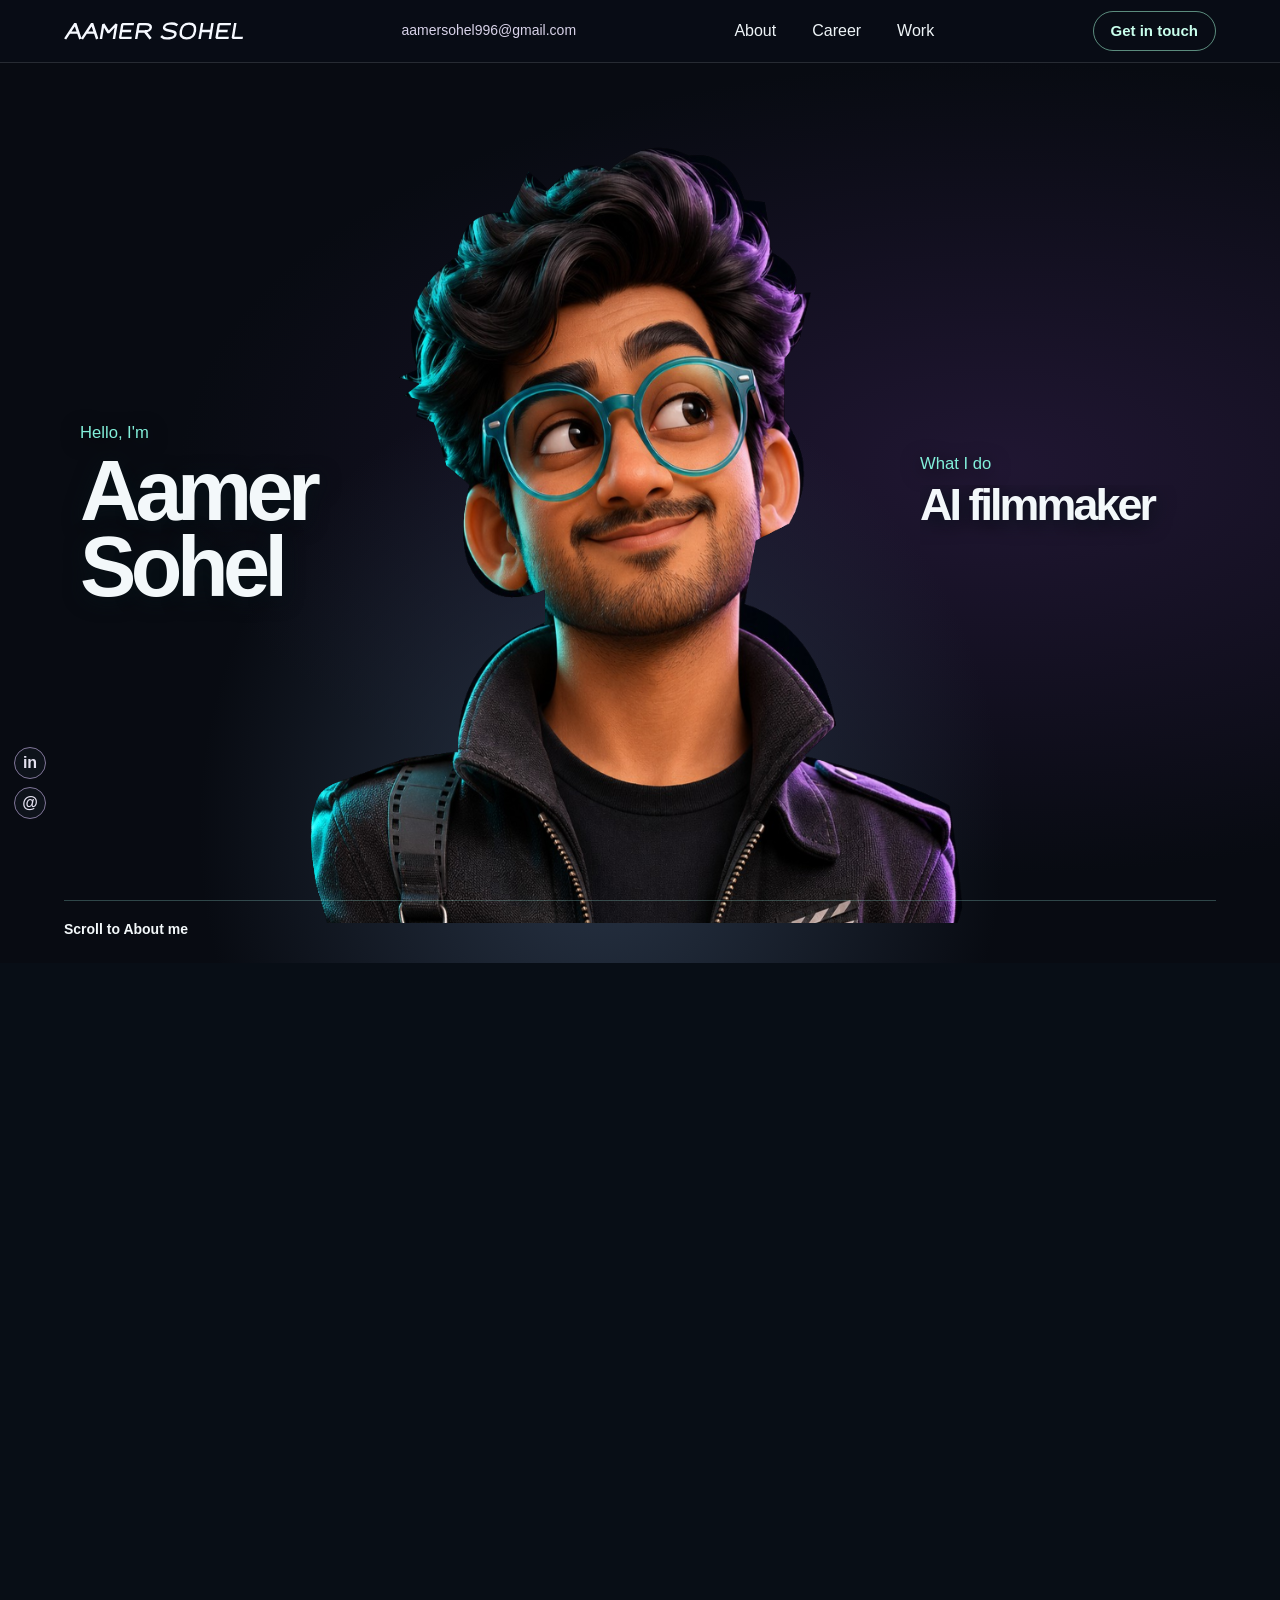
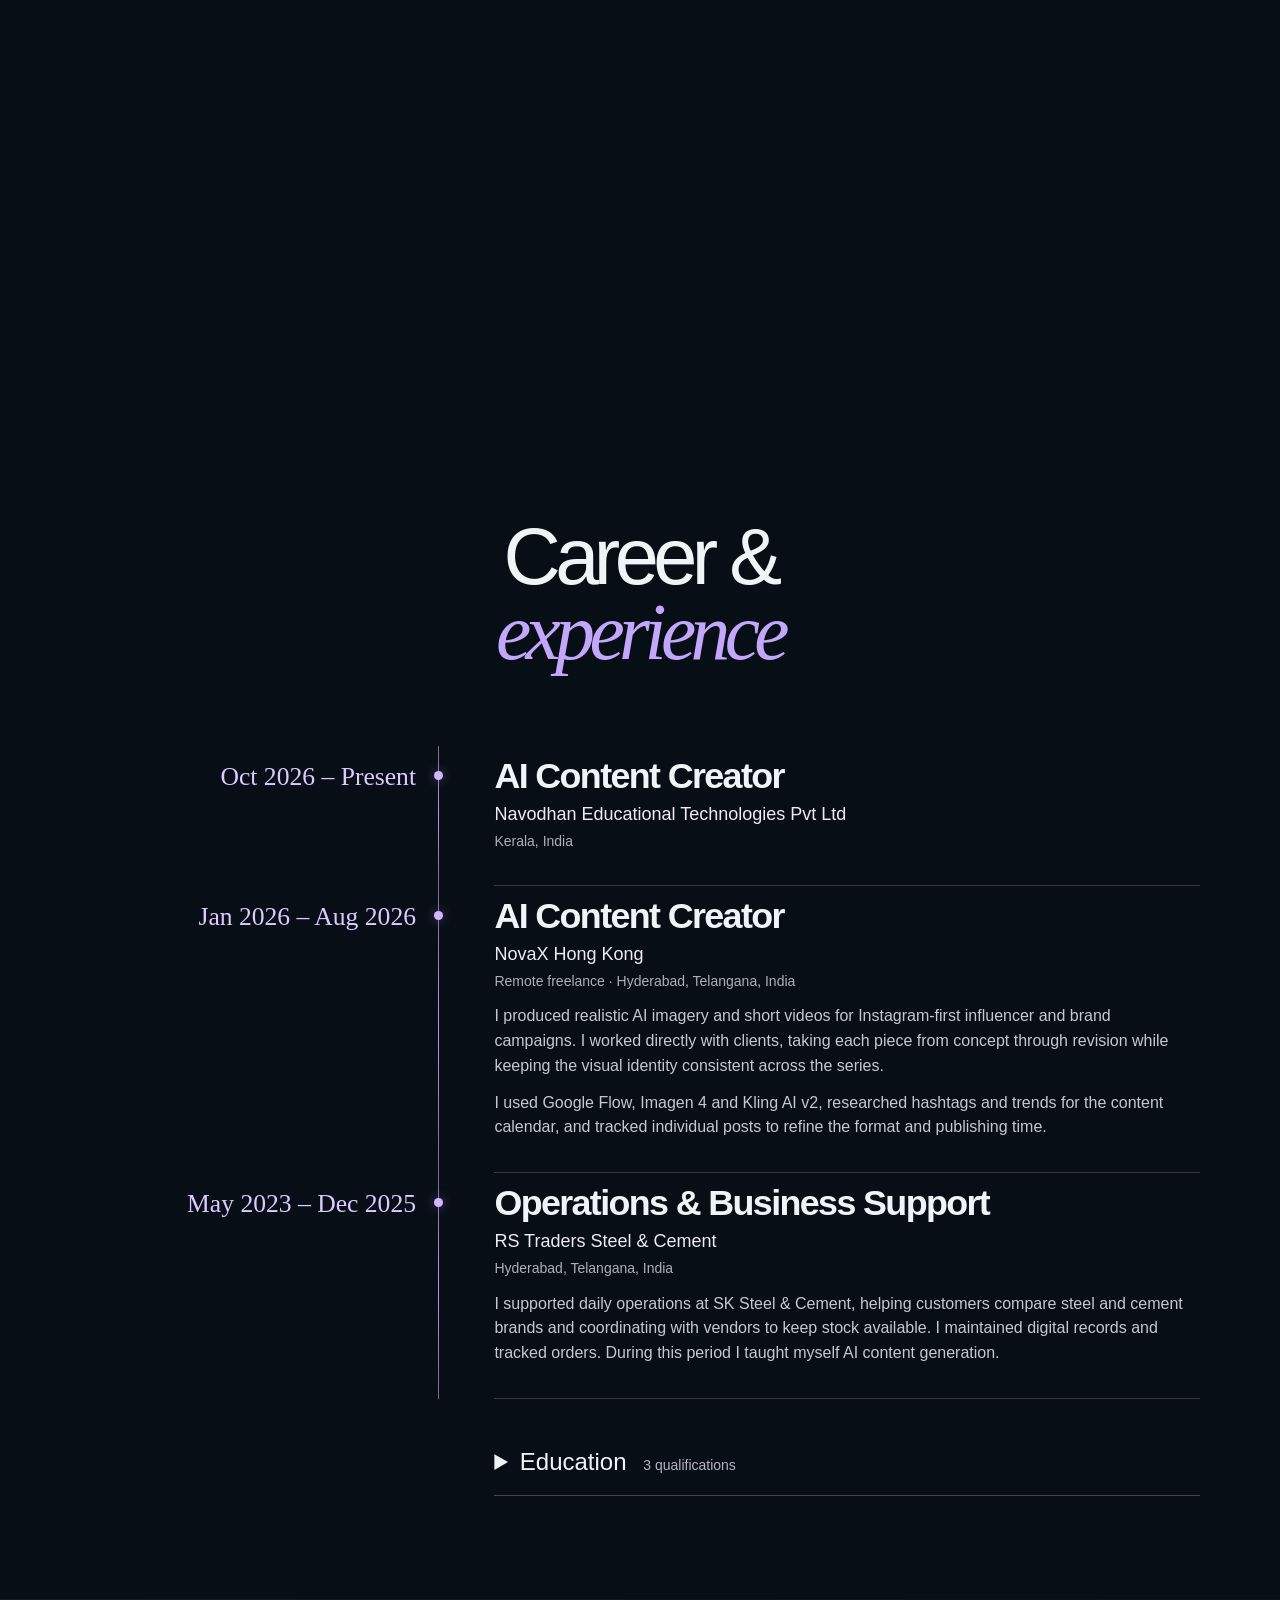
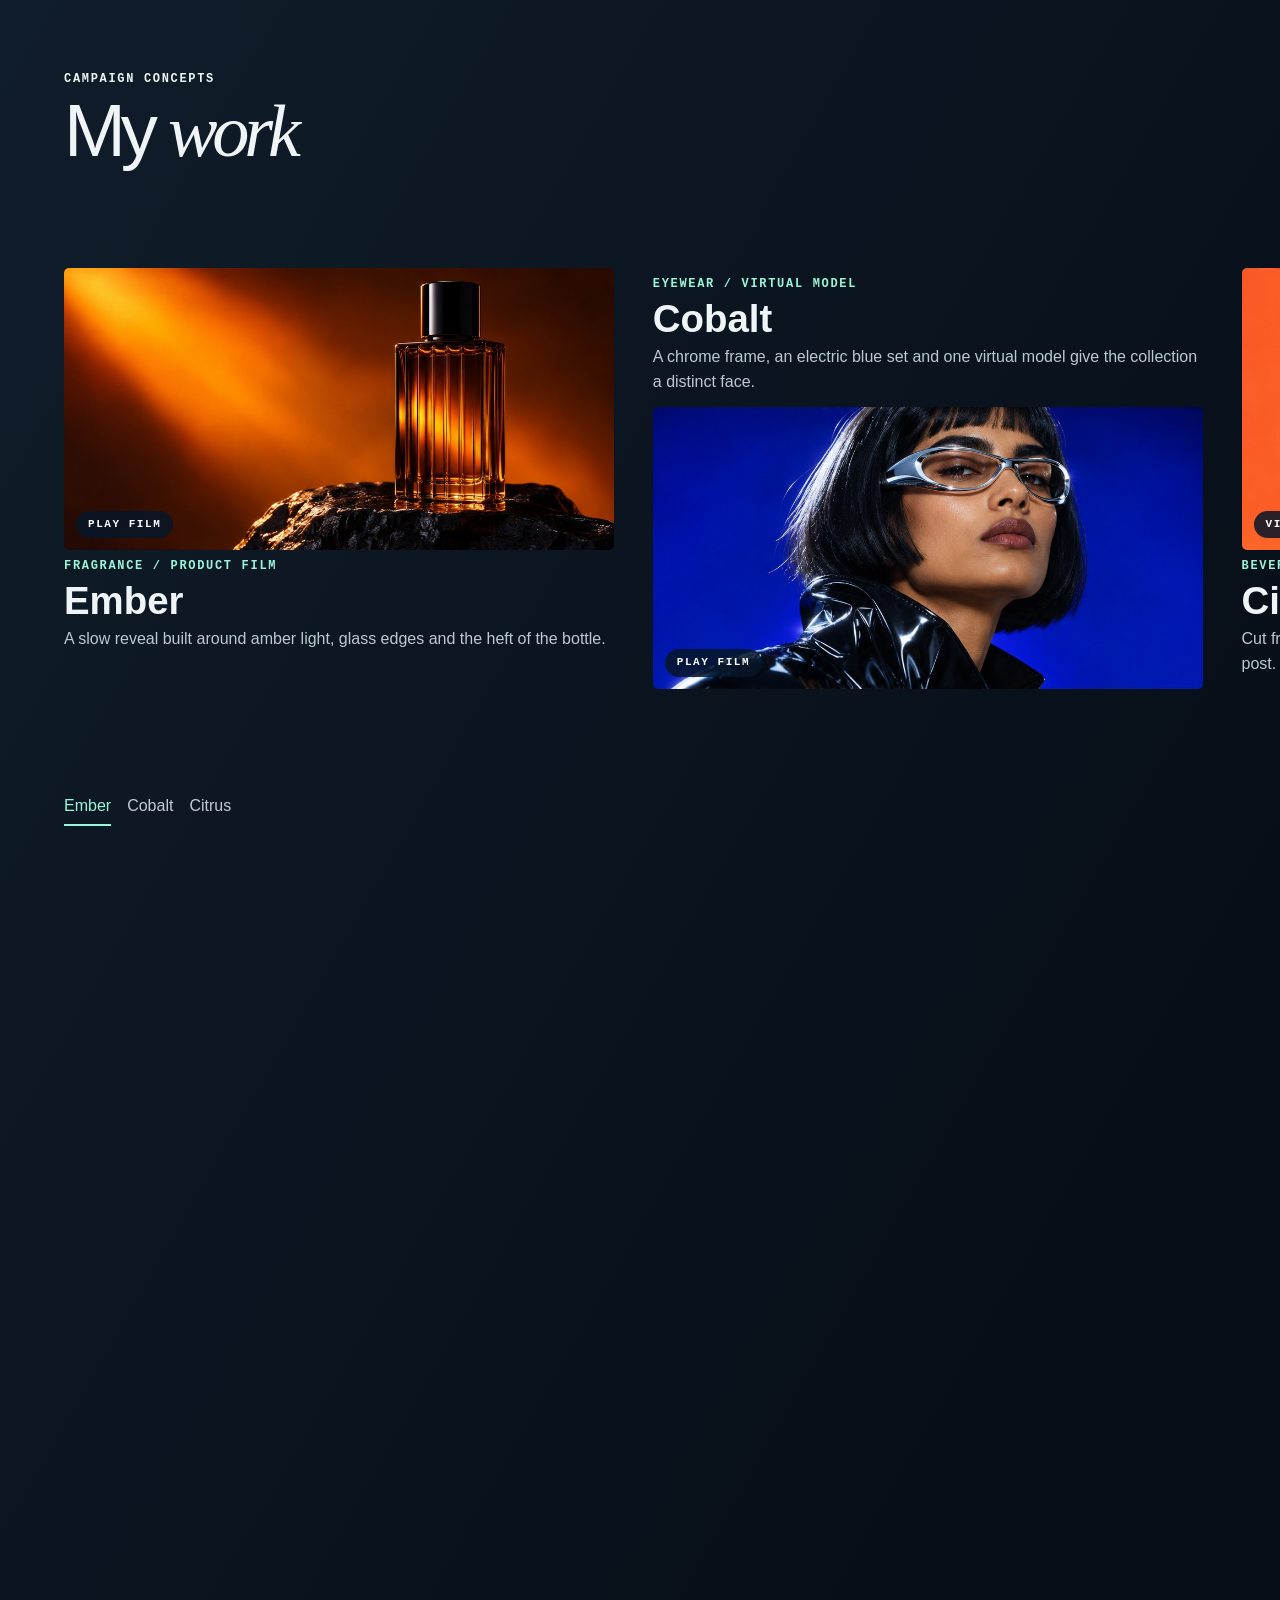
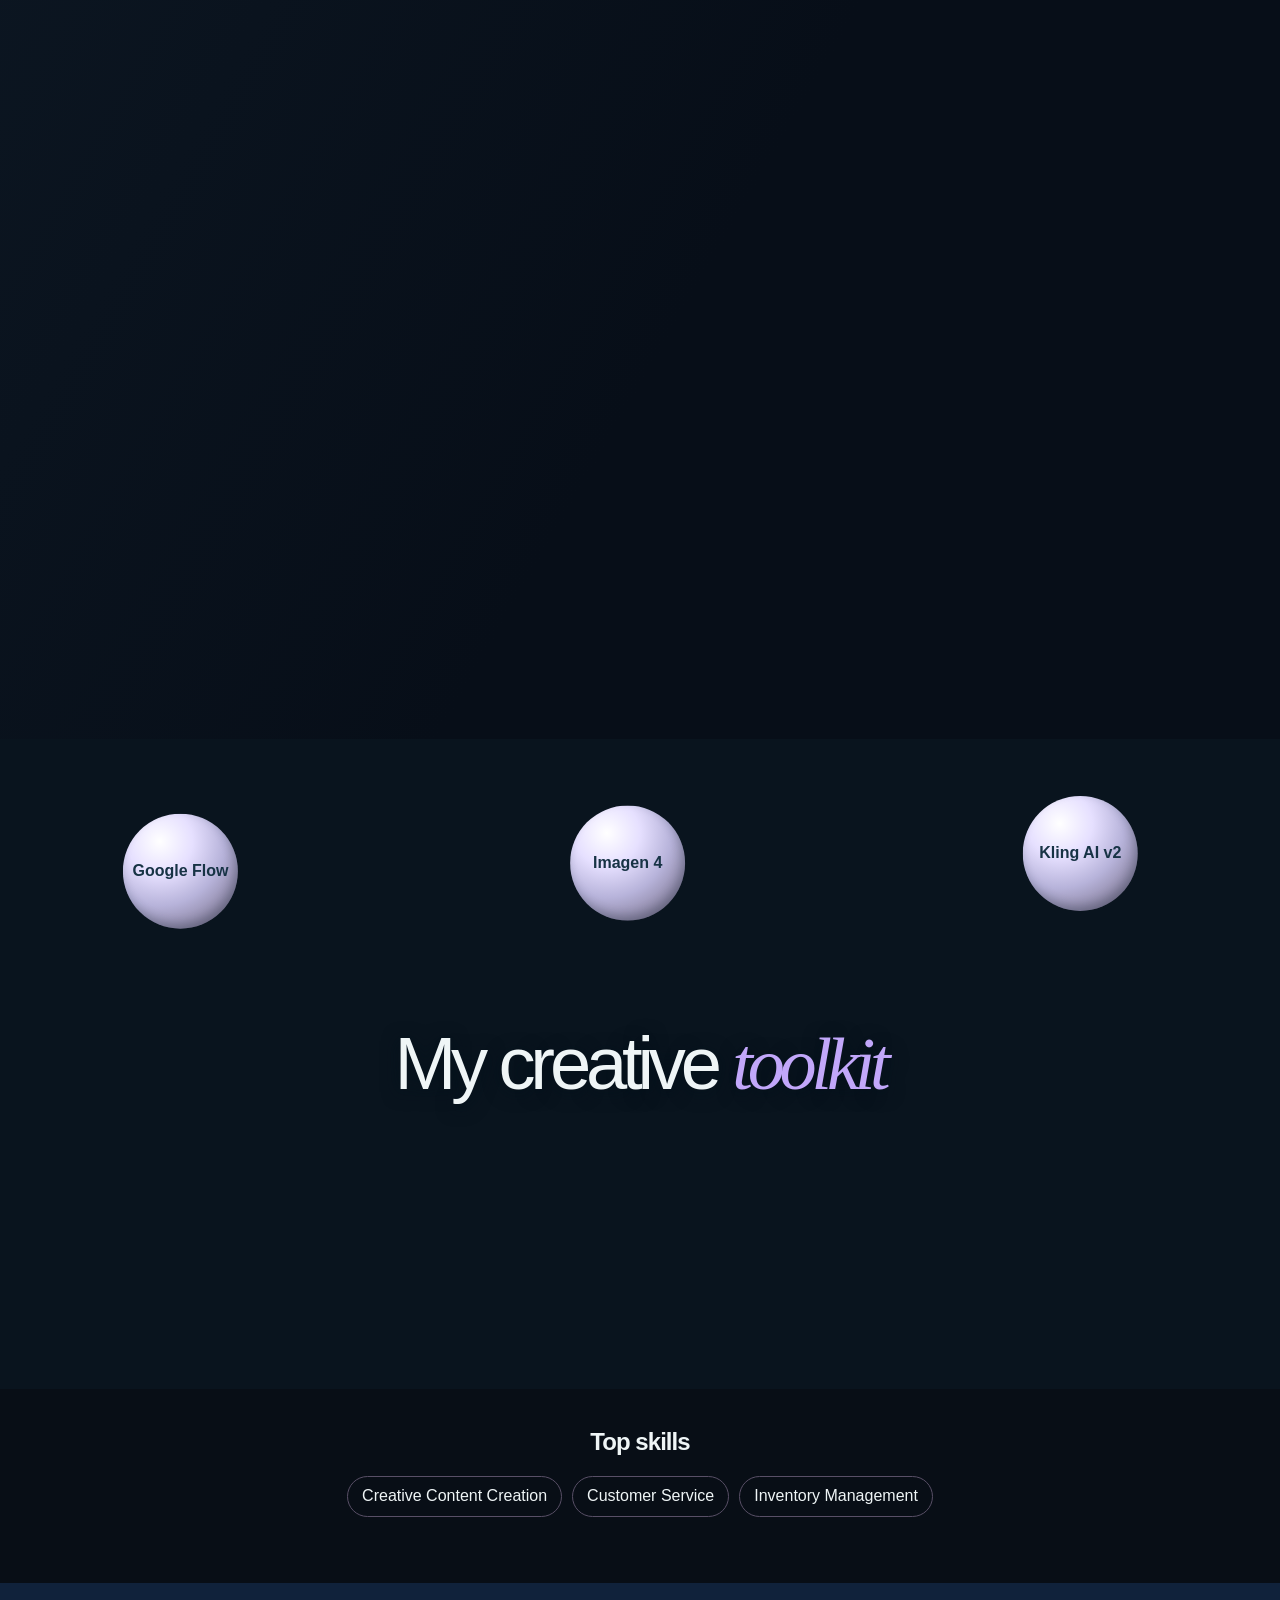
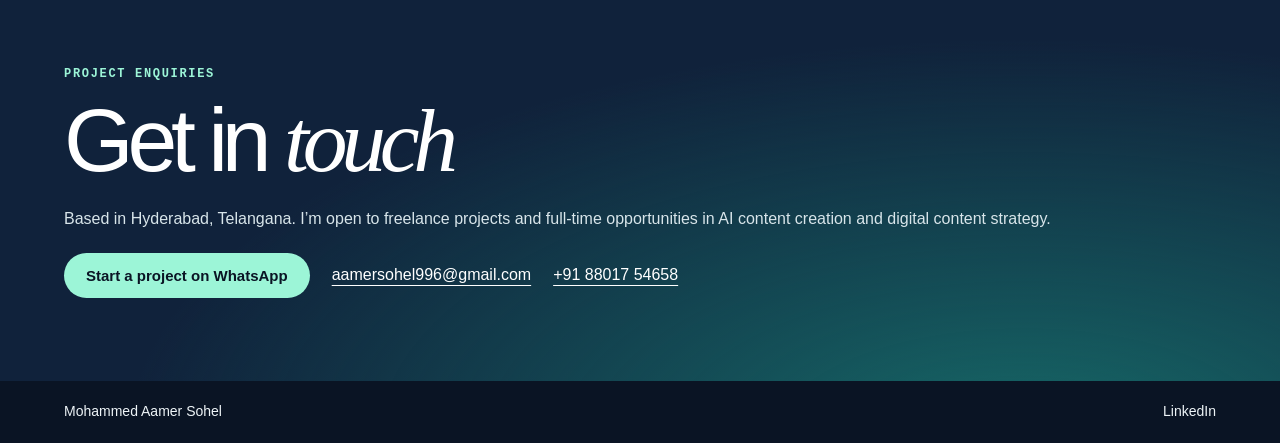
==== commit 1c2223ed: "Replace mismatched seated character with a cohesive filmmaker workstation portrait" ====
--- a/studio/index.html
+++ b/studio/index.html
@@ -1,5 +1,5 @@
 <!doctype html>
-<html lang="en"><head><meta charset="utf-8"><meta name="viewport" content="width=device-width, initial-scale=1"><meta name="theme-color" content="#0b1323"><title>Mohammed Aamer Sohel - AI Films & Social Strategy</title><meta name="description" content="Mohammed Aamer Sohel, AI Content Creator at Navodhan Educational Technologies Pvt Ltd. Explore AI imagery, short-form films, career experience and freelance services."><meta property="og:title" content="Aamer Sohel - AI Films & Social Strategy"><meta property="og:description" content="Explore AI fashion editorials, product films and social campaign concepts."><link rel="icon" href="assets/as-icon.svg"><link rel="stylesheet" href="style.css?v=11"></head>
+<html lang="en"><head><meta charset="utf-8"><meta name="viewport" content="width=device-width, initial-scale=1"><meta name="theme-color" content="#0b1323"><title>Mohammed Aamer Sohel - AI Films & Social Strategy</title><meta name="description" content="Mohammed Aamer Sohel, AI Content Creator at Navodhan Educational Technologies Pvt Ltd. Explore AI imagery, short-form films, career experience and freelance services."><meta property="og:title" content="Aamer Sohel - AI Films & Social Strategy"><meta property="og:description" content="Explore AI fashion editorials, product films and social campaign concepts."><link rel="icon" href="assets/as-icon.svg"><link rel="stylesheet" href="style.css?v=12"></head>
 <body><template id="intro-template"><div class="intro-slate" aria-hidden="true"><span>AI films &nbsp; / &nbsp; Virtual models &nbsp; / &nbsp; Social strategy</span><img src="assets/aamer-sohel.svg" alt=""></div></template><script>
 (() => {
   const template = document.getElementById('intro-template');
@@ -14,7 +14,7 @@
 </script><header><div class="shell nav"><a class="brand" href="#top" aria-label="Aamer Sohel home"><img src="assets/aamer-sohel.svg" alt="Aamer Sohel"></a><a class="header-mail" href="mailto:aamersohel996@gmail.com">aamersohel996@gmail.com</a><nav aria-label="Main navigation"><a href="#about">About</a><a href="#career">Career</a><a href="#work">Work</a></nav><a class="navcta" href="#contact">Get in touch</a></div></header><aside class="profile-rail" aria-label="Professional links"><a aria-label="LinkedIn profile" href="https://www.linkedin.com/in/mohammedaamersohel/" target="_blank" rel="noopener">in</a><a aria-label="Email Aamer" href="mailto:aamersohel996@gmail.com">@</a></aside>
 <main id="top"><div class="opening"><span class="scene-anchor" id="about"></span><span class="scene-anchor" id="services"></span><section class="stage" aria-labelledby="stage-title">
   <div class="stage-light" aria-hidden="true"></div>
-  <div class="character"><img class="portrait-fallback" src="assets/filmmaker.jpg" alt="Aamer at his editing desk wearing teal glasses" fetchpriority="high"><canvas aria-hidden="true"></canvas></div>
+  <div class="character"><img class="portrait-fallback" src="assets/filmmaker.jpg" alt="Aamer wearing his teal glasses and black filmmaker jacket" fetchpriority="high"><canvas aria-hidden="true"></canvas><img class="editing-scene" src="assets/aamer-editing.webp" alt="Aamer editing a film at his workstation"></div>
   <div class="stage-copy shell">
     <div class="stage-name"><span class="overline">Hello, I'm</span><h1 id="stage-title">Aamer<br>Sohel</h1></div>
     <div class="stage-role"><span class="overline">What I do</span><div class="role-window" aria-hidden="true"><span id="role-text">AI content creator</span></div><span class="sr-only">AI content creator, filmmaker and social strategist.</span></div>
@@ -34,4 +34,4 @@
 
 <section class="profile-skills shell"><h2>Top skills</h2><ul><li>Creative Content Creation</li><li>Customer Service</li><li>Inventory Management</li></ul></section><section class="contact" id="contact"><div class="shell"><div class="kicker"><i></i> PROJECT ENQUIRIES</div><h2>Get in <em>touch</em></h2><p>Based in Hyderabad, Telangana. I’m open to freelance projects and full-time opportunities in AI content creation and digital content strategy.</p><div class="contacts"><a class="darkbutton" href="https://wa.me/918801754658?text=Hi%20Aamer%2C%20I%27d%20like%20to%20discuss%20a%20brand%20project." target="_blank" rel="noopener">Start a project on WhatsApp</a><a class="call" href="mailto:aamersohel996@gmail.com">aamersohel996@gmail.com</a><a class="call" href="tel:+918801754658">+91 88017 54658</a></div></div></section>
 </main><footer class="shell"><span>Mohammed Aamer Sohel</span><a href="https://www.linkedin.com/in/mohammedaamersohel/" target="_blank" rel="noopener">LinkedIn</a></footer>
-<dialog id="viewer" aria-labelledby="dialog-title"><div class="dialogbar"><span id="dialog-title"></span><button id="close" aria-label="Close preview">&times;</button></div><div id="media"></div></dialog><script src="character.js?v=10"></script><script src="app.js?v=10"></script></body></html>
+<dialog id="viewer" aria-labelledby="dialog-title"><div class="dialogbar"><span id="dialog-title"></span><button id="close" aria-label="Close preview">&times;</button></div><div id="media"></div></dialog><script src="character.js?v=12"></script><script src="app.js?v=10"></script></body></html>
--- a/studio/style.css
+++ b/studio/style.css
@@ -132,3 +132,9 @@
 
 .intro-slate{visibility:hidden}
 @media(prefers-reduced-motion:reduce){.intro-slate{display:none!important}}
+
+.stage .character .portrait-fallback,.stage .character canvas{opacity:calc(1 - var(--wide,0))}
+.stage .character.ready .portrait-fallback{opacity:0}
+.stage .character img.editing-scene{position:absolute;opacity:var(--wide,0);width:min(50vw,84svh);height:auto;aspect-ratio:1;object-fit:contain;mask-image:radial-gradient(ellipse closest-side,#000 74%,transparent 140%);transform:scale(calc(.94 + .06 * var(--wide,0)))}
+@media(max-width:700px){.stage .character img.editing-scene{width:min(80vw,48svh)}}
+@media(max-width:700px){.stage .character img.editing-scene{translate:0 3svh}}
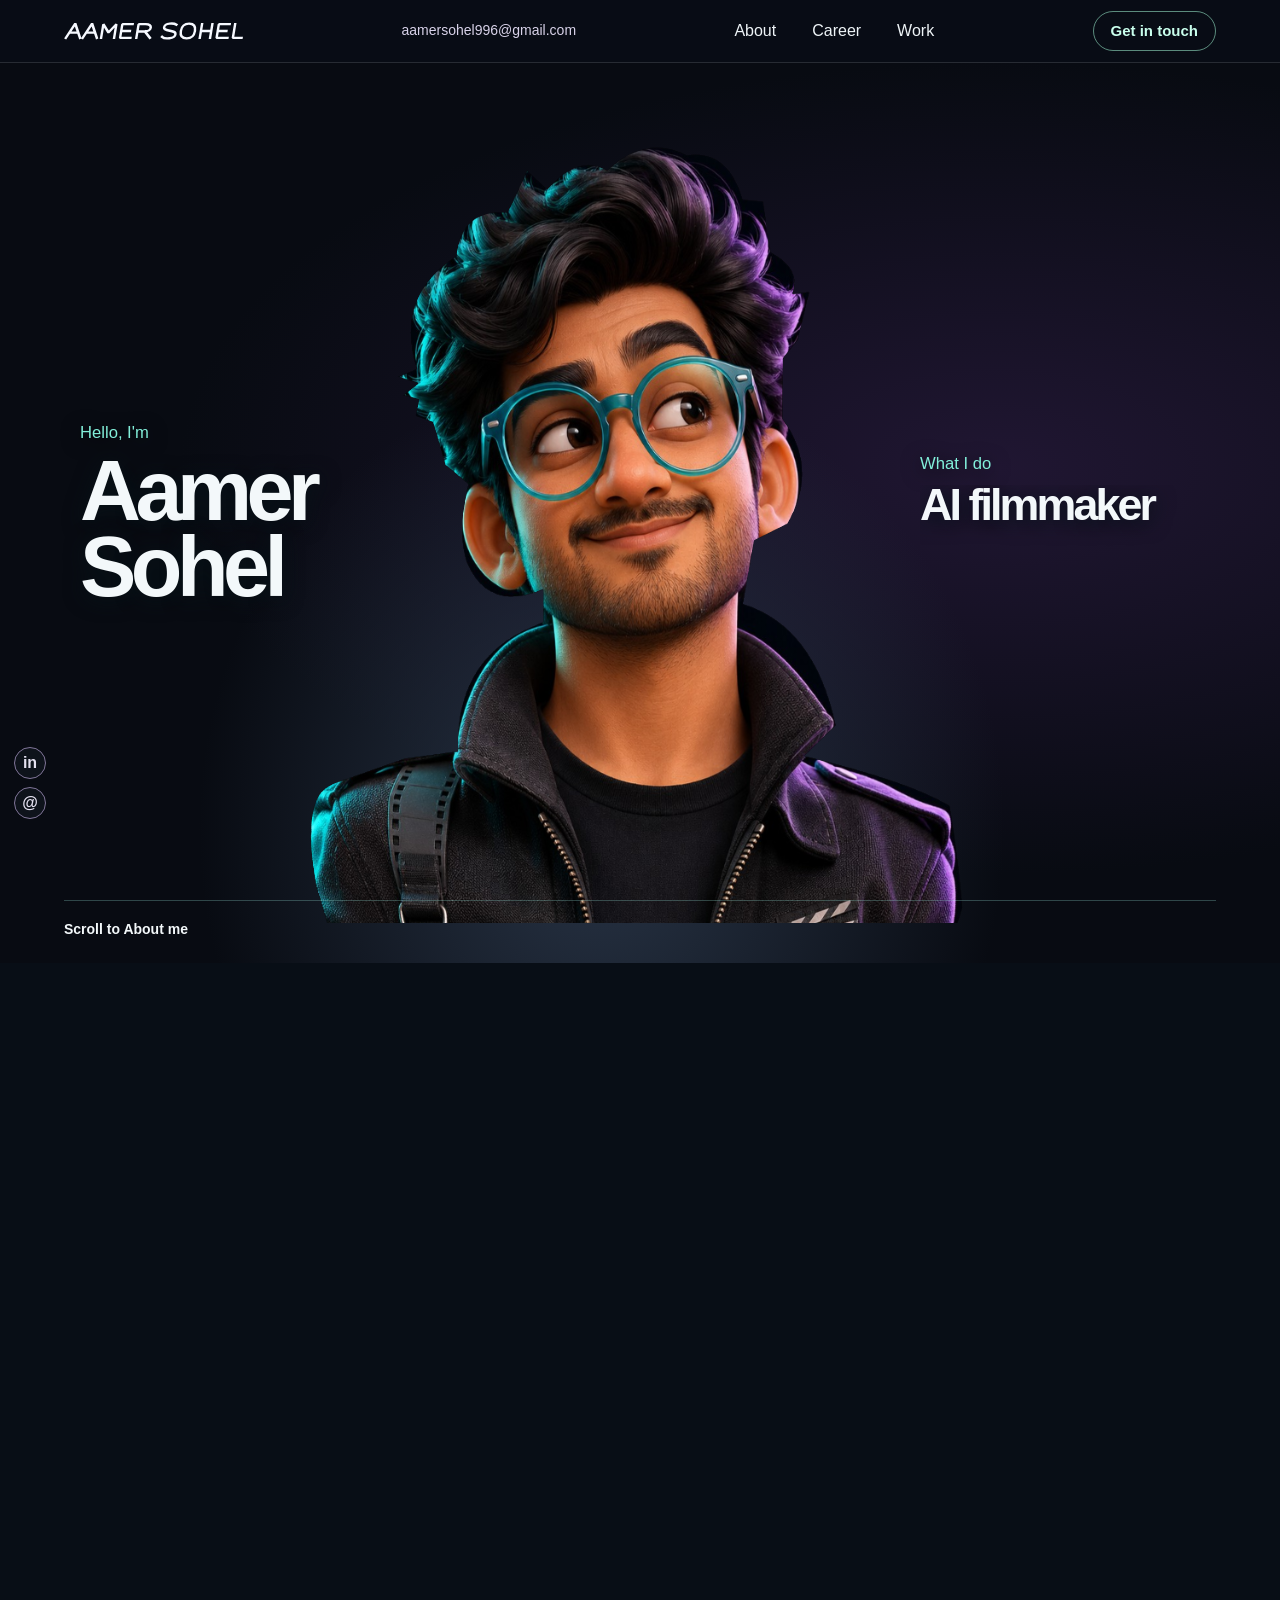
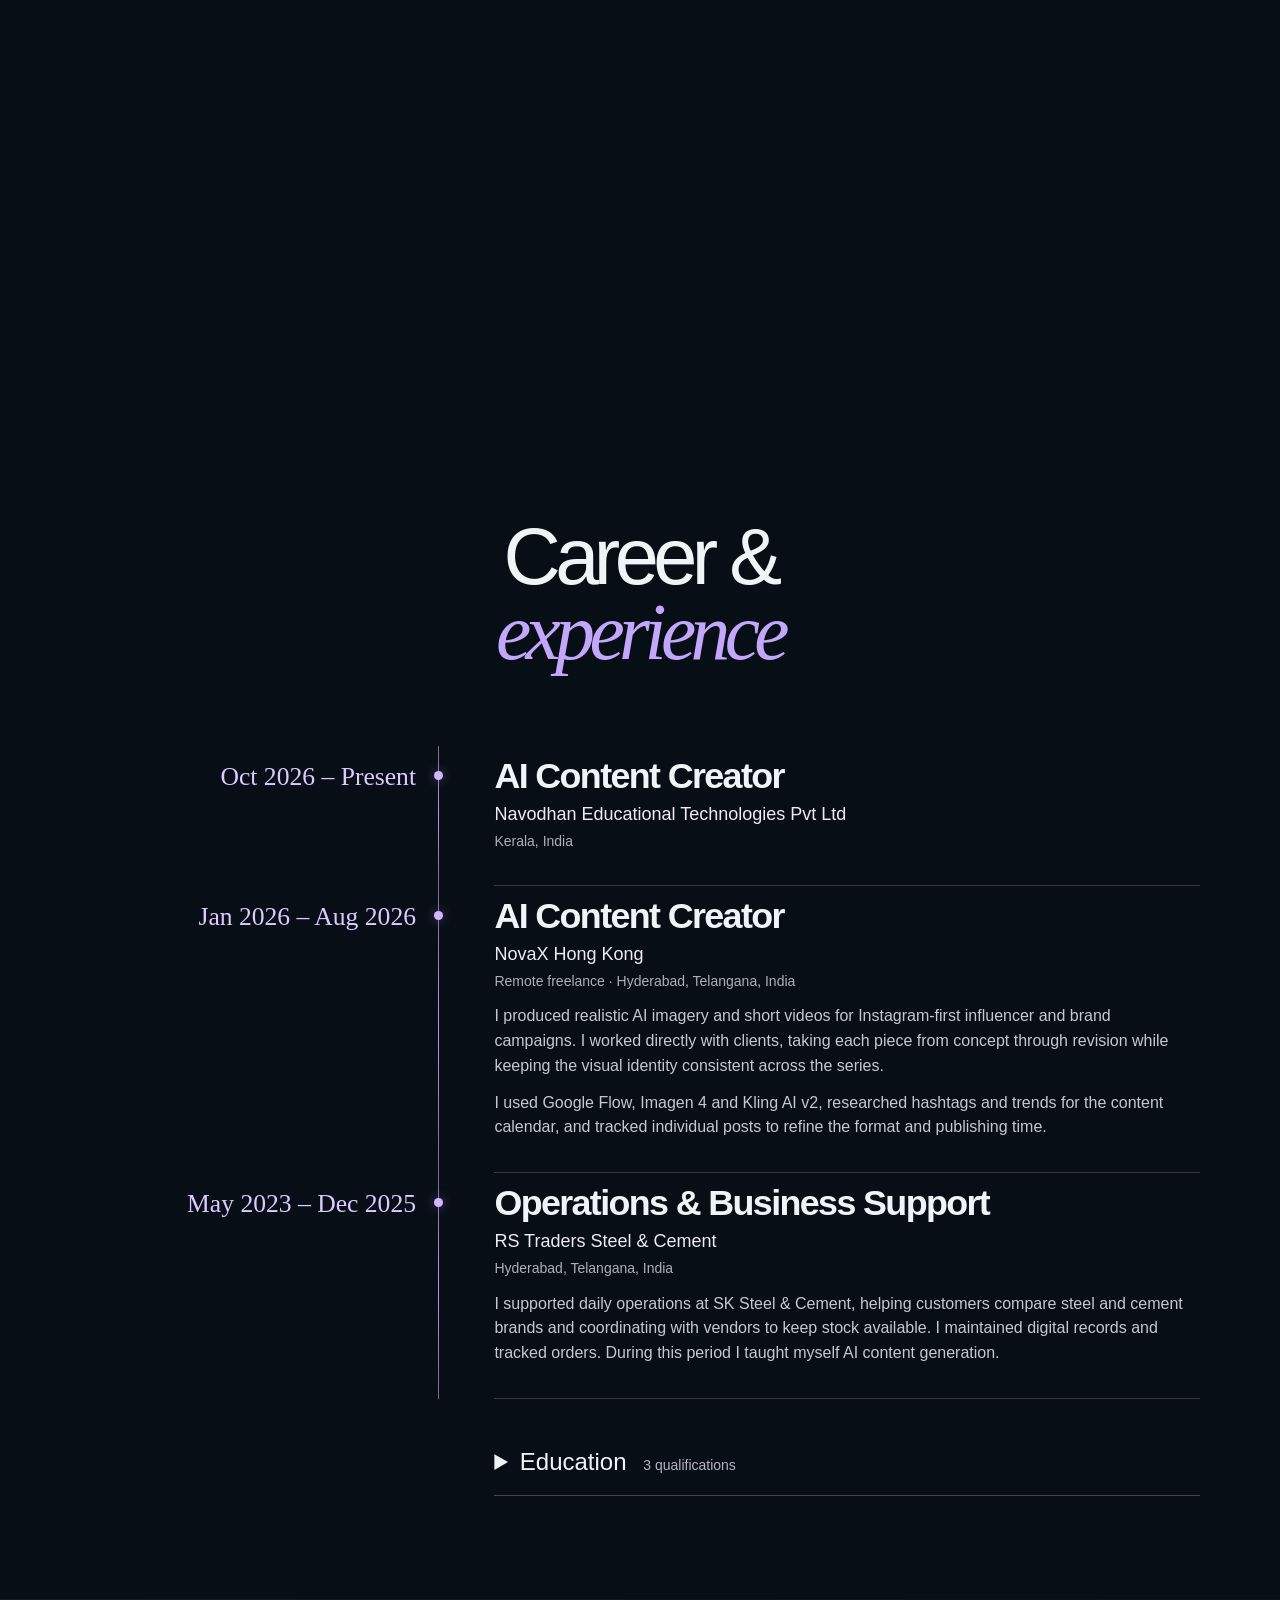
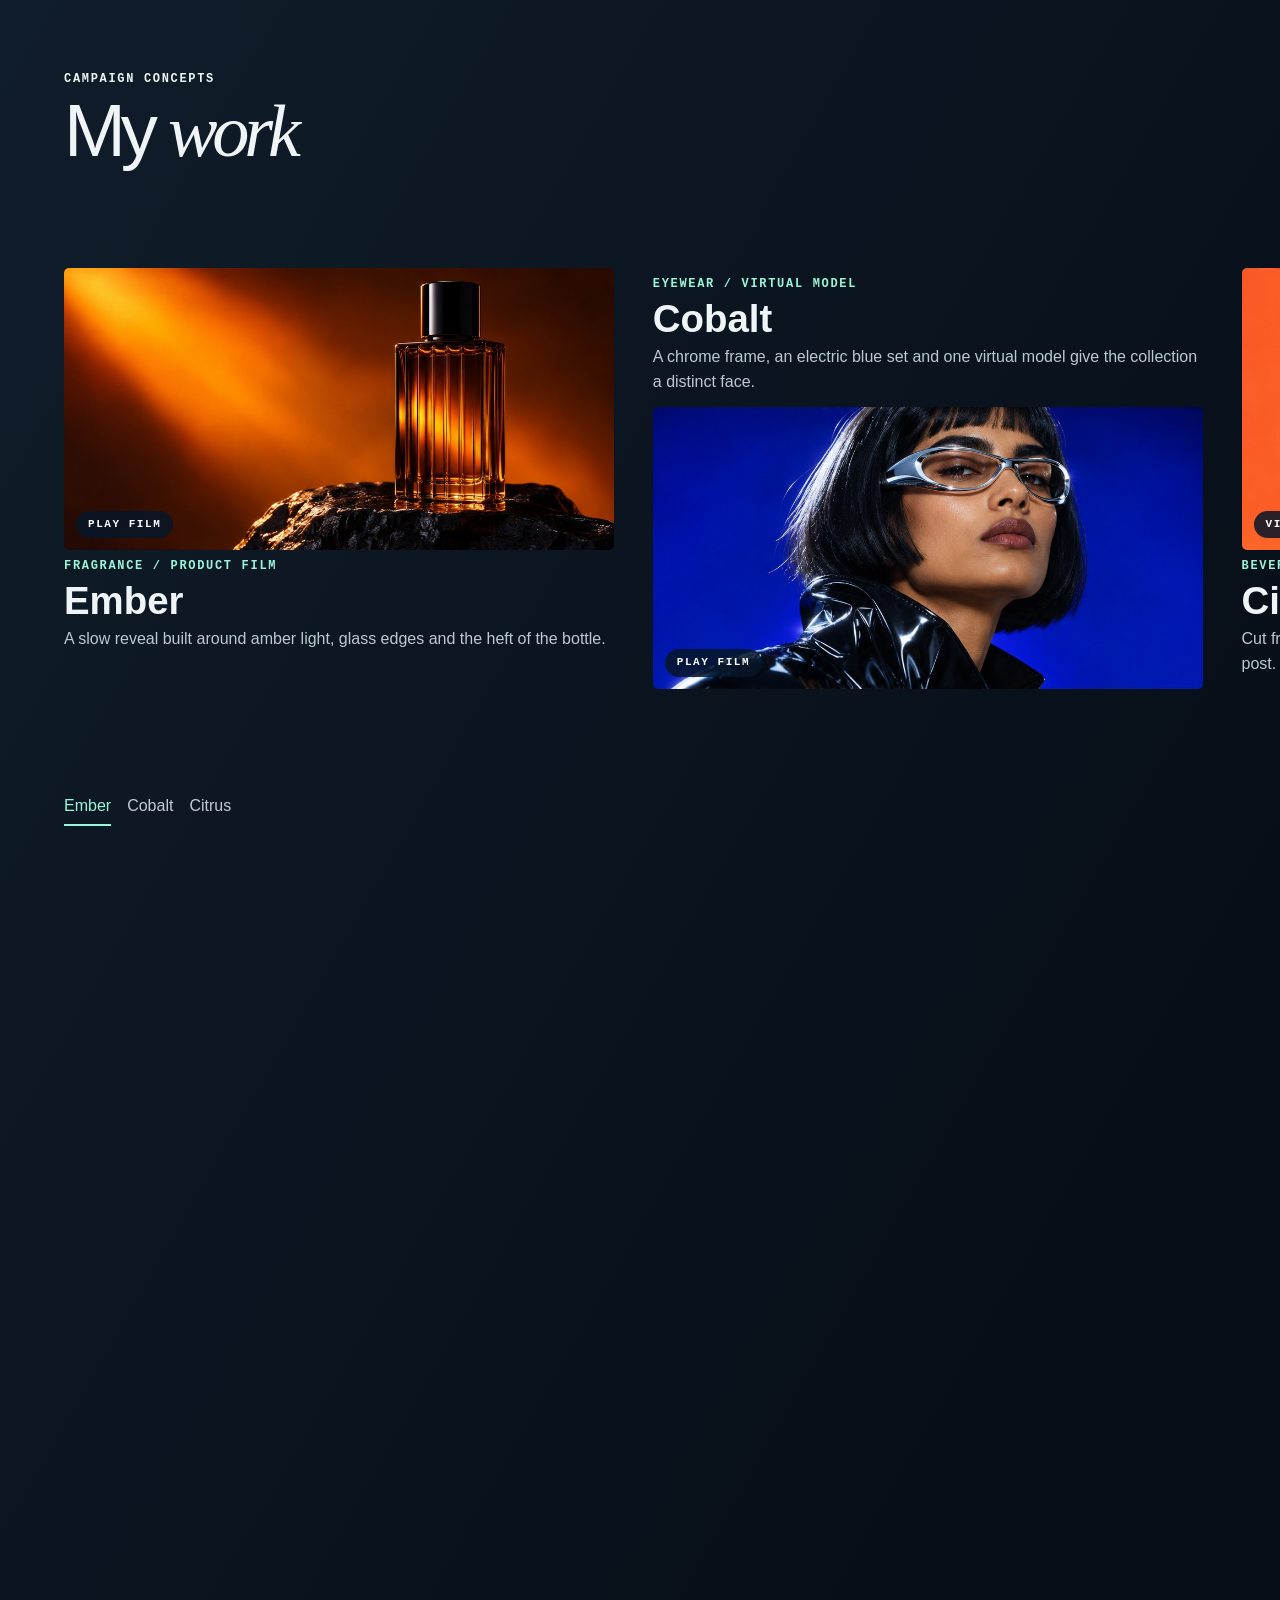
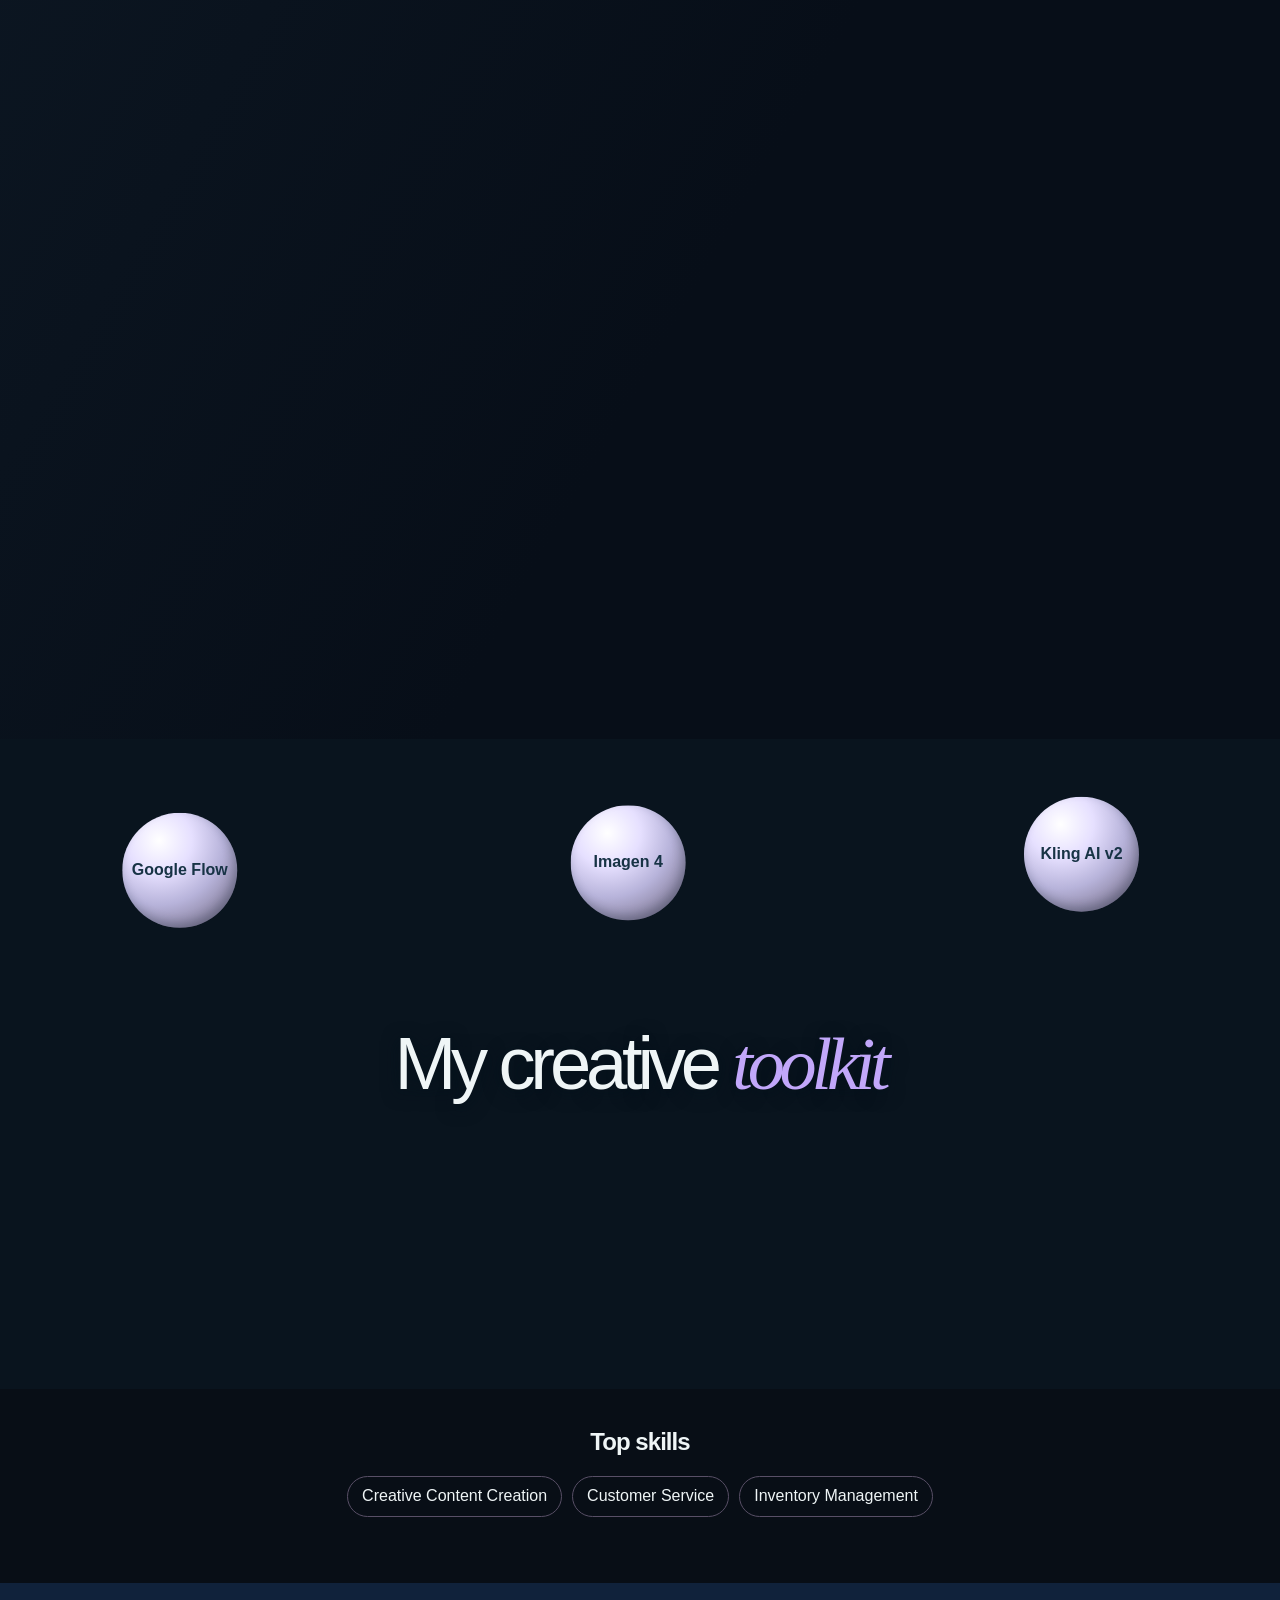
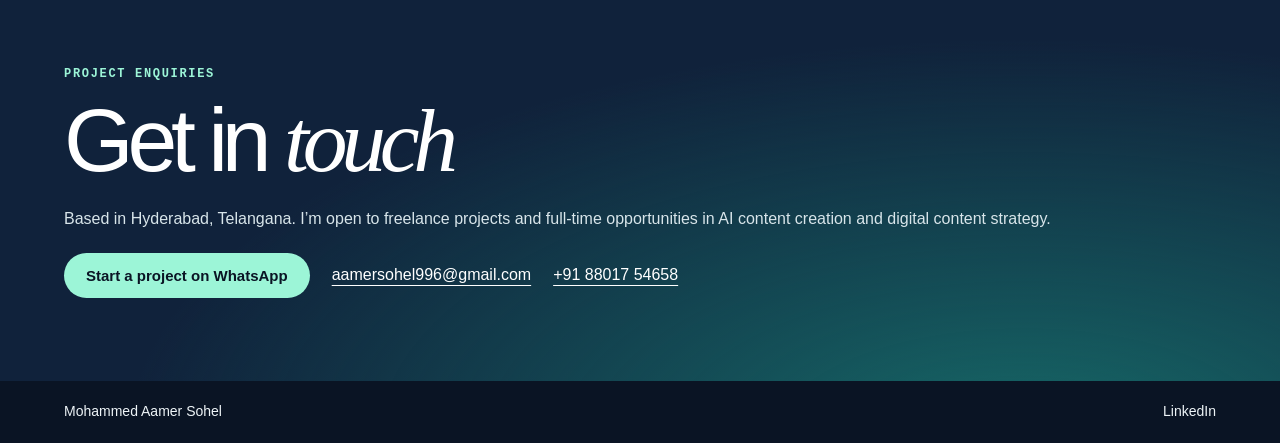
==== commit 0e79b7d6: "Restore the previous teal-glasses mascot and animated desk scene" ====
--- a/studio/index.html
+++ b/studio/index.html
@@ -1,5 +1,5 @@
 <!doctype html>
-<html lang="en"><head><meta charset="utf-8"><meta name="viewport" content="width=device-width, initial-scale=1"><meta name="theme-color" content="#0b1323"><title>Mohammed Aamer Sohel - AI Films & Social Strategy</title><meta name="description" content="Mohammed Aamer Sohel, AI Content Creator at Navodhan Educational Technologies Pvt Ltd. Explore AI imagery, short-form films, career experience and freelance services."><meta property="og:title" content="Aamer Sohel - AI Films & Social Strategy"><meta property="og:description" content="Explore AI fashion editorials, product films and social campaign concepts."><link rel="icon" href="assets/as-icon.svg"><link rel="stylesheet" href="style.css?v=12"></head>
+<html lang="en"><head><meta charset="utf-8"><meta name="viewport" content="width=device-width, initial-scale=1"><meta name="theme-color" content="#0b1323"><title>Mohammed Aamer Sohel - AI Films & Social Strategy</title><meta name="description" content="Mohammed Aamer Sohel, AI Content Creator at Navodhan Educational Technologies Pvt Ltd. Explore AI imagery, short-form films, career experience and freelance services."><meta property="og:title" content="Aamer Sohel - AI Films & Social Strategy"><meta property="og:description" content="Explore AI fashion editorials, product films and social campaign concepts."><link rel="icon" href="assets/as-icon.svg"><link rel="stylesheet" href="style.css?v=11"></head>
 <body><template id="intro-template"><div class="intro-slate" aria-hidden="true"><span>AI films &nbsp; / &nbsp; Virtual models &nbsp; / &nbsp; Social strategy</span><img src="assets/aamer-sohel.svg" alt=""></div></template><script>
 (() => {
   const template = document.getElementById('intro-template');
@@ -14,7 +14,7 @@
 </script><header><div class="shell nav"><a class="brand" href="#top" aria-label="Aamer Sohel home"><img src="assets/aamer-sohel.svg" alt="Aamer Sohel"></a><a class="header-mail" href="mailto:aamersohel996@gmail.com">aamersohel996@gmail.com</a><nav aria-label="Main navigation"><a href="#about">About</a><a href="#career">Career</a><a href="#work">Work</a></nav><a class="navcta" href="#contact">Get in touch</a></div></header><aside class="profile-rail" aria-label="Professional links"><a aria-label="LinkedIn profile" href="https://www.linkedin.com/in/mohammedaamersohel/" target="_blank" rel="noopener">in</a><a aria-label="Email Aamer" href="mailto:aamersohel996@gmail.com">@</a></aside>
 <main id="top"><div class="opening"><span class="scene-anchor" id="about"></span><span class="scene-anchor" id="services"></span><section class="stage" aria-labelledby="stage-title">
   <div class="stage-light" aria-hidden="true"></div>
-  <div class="character"><img class="portrait-fallback" src="assets/filmmaker.jpg" alt="Aamer wearing his teal glasses and black filmmaker jacket" fetchpriority="high"><canvas aria-hidden="true"></canvas><img class="editing-scene" src="assets/aamer-editing.webp" alt="Aamer editing a film at his workstation"></div>
+  <div class="character"><img class="portrait-fallback" src="assets/filmmaker.jpg" alt="Aamer at his editing desk wearing teal glasses" fetchpriority="high"><canvas aria-hidden="true"></canvas></div>
   <div class="stage-copy shell">
     <div class="stage-name"><span class="overline">Hello, I'm</span><h1 id="stage-title">Aamer<br>Sohel</h1></div>
     <div class="stage-role"><span class="overline">What I do</span><div class="role-window" aria-hidden="true"><span id="role-text">AI content creator</span></div><span class="sr-only">AI content creator, filmmaker and social strategist.</span></div>
@@ -34,4 +34,4 @@
 
 <section class="profile-skills shell"><h2>Top skills</h2><ul><li>Creative Content Creation</li><li>Customer Service</li><li>Inventory Management</li></ul></section><section class="contact" id="contact"><div class="shell"><div class="kicker"><i></i> PROJECT ENQUIRIES</div><h2>Get in <em>touch</em></h2><p>Based in Hyderabad, Telangana. I’m open to freelance projects and full-time opportunities in AI content creation and digital content strategy.</p><div class="contacts"><a class="darkbutton" href="https://wa.me/918801754658?text=Hi%20Aamer%2C%20I%27d%20like%20to%20discuss%20a%20brand%20project." target="_blank" rel="noopener">Start a project on WhatsApp</a><a class="call" href="mailto:aamersohel996@gmail.com">aamersohel996@gmail.com</a><a class="call" href="tel:+918801754658">+91 88017 54658</a></div></div></section>
 </main><footer class="shell"><span>Mohammed Aamer Sohel</span><a href="https://www.linkedin.com/in/mohammedaamersohel/" target="_blank" rel="noopener">LinkedIn</a></footer>
-<dialog id="viewer" aria-labelledby="dialog-title"><div class="dialogbar"><span id="dialog-title"></span><button id="close" aria-label="Close preview">&times;</button></div><div id="media"></div></dialog><script src="character.js?v=12"></script><script src="app.js?v=10"></script></body></html>
+<dialog id="viewer" aria-labelledby="dialog-title"><div class="dialogbar"><span id="dialog-title"></span><button id="close" aria-label="Close preview">&times;</button></div><div id="media"></div></dialog><script src="character.js?v=10"></script><script src="app.js?v=10"></script></body></html>
--- a/studio/style.css
+++ b/studio/style.css
@@ -132,9 +132,3 @@
 
 .intro-slate{visibility:hidden}
 @media(prefers-reduced-motion:reduce){.intro-slate{display:none!important}}
-
-.stage .character .portrait-fallback,.stage .character canvas{opacity:calc(1 - var(--wide,0))}
-.stage .character.ready .portrait-fallback{opacity:0}
-.stage .character img.editing-scene{position:absolute;opacity:var(--wide,0);width:min(50vw,84svh);height:auto;aspect-ratio:1;object-fit:contain;mask-image:radial-gradient(ellipse closest-side,#000 74%,transparent 140%);transform:scale(calc(.94 + .06 * var(--wide,0)))}
-@media(max-width:700px){.stage .character img.editing-scene{width:min(80vw,48svh)}}
-@media(max-width:700px){.stage .character img.editing-scene{translate:0 3svh}}
